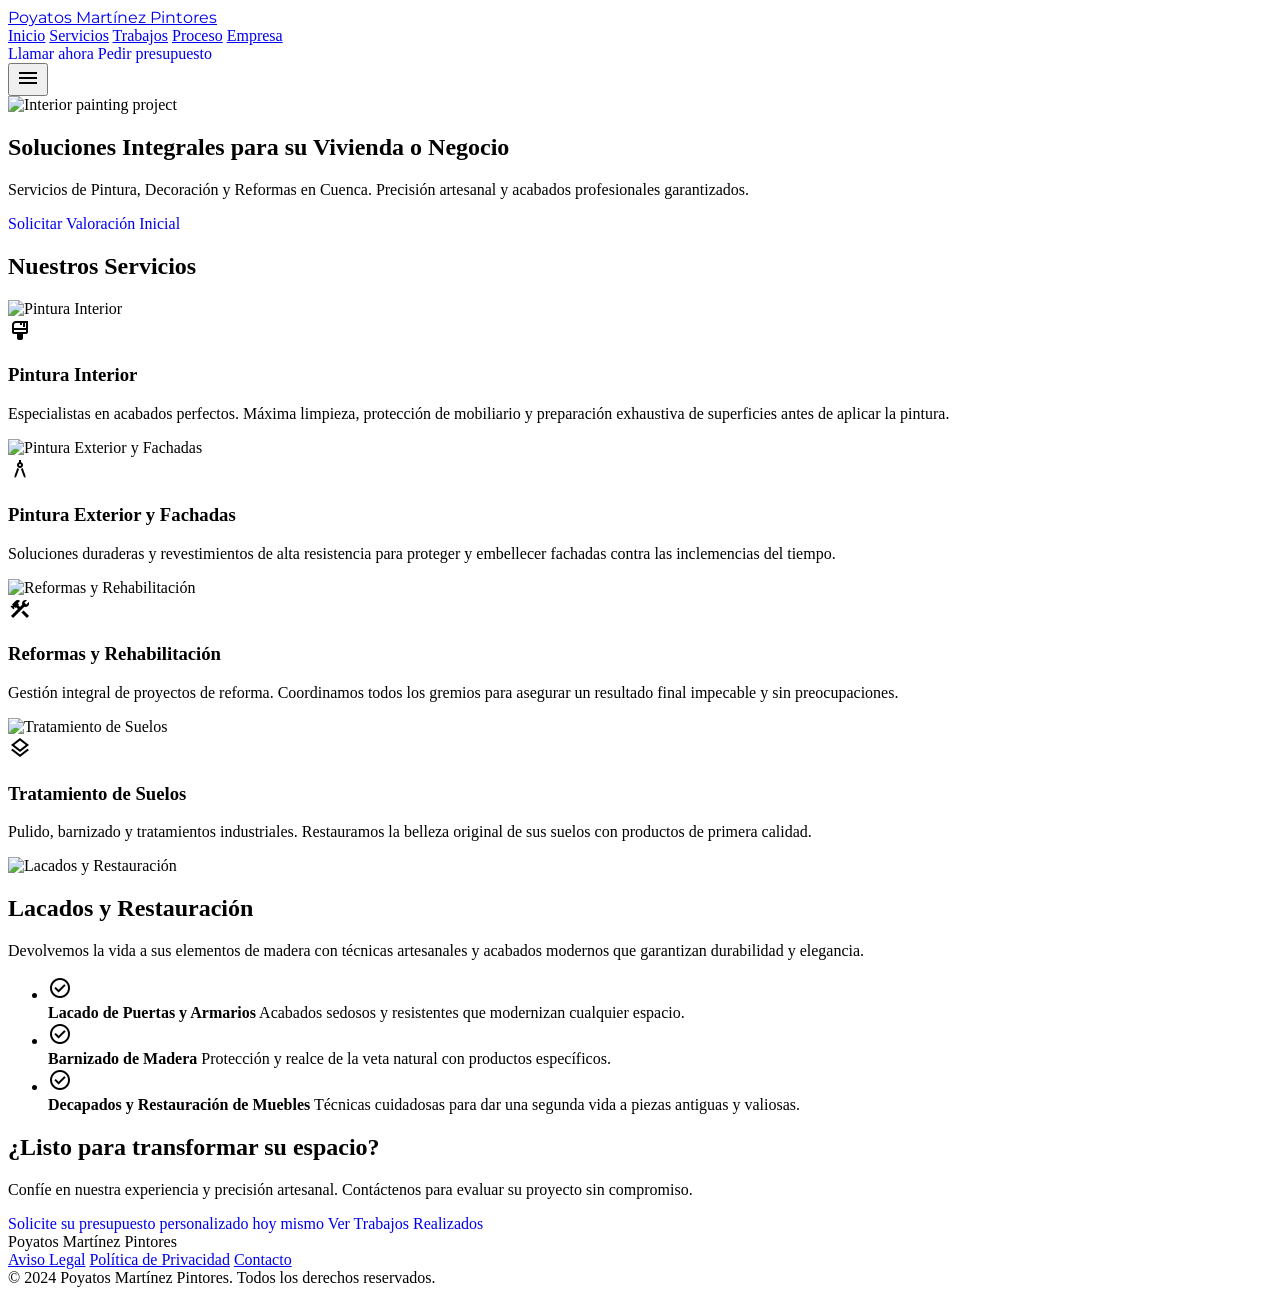
==== index.html @ eea22ec9 "Unifica cabecera y crea pagina de proceso" ====
﻿<!DOCTYPE html>

<html class="light" lang="es"><head>
<meta charset="utf-8"/>
<meta content="width=device-width, initial-scale=1.0" name="viewport"/>
<title>Servicios de Pintura, Decoración y Reformas en Cuenca | Poyatos Martínez Pintores</title>
<script src="https://cdn.tailwindcss.com?plugins=forms,container-queries"></script>
<link href="https://fonts.googleapis.com/css2?family=Inter:wght@400;600&amp;family=Montserrat:wght@600;700&amp;display=swap" rel="stylesheet"/>
<link href="https://fonts.googleapis.com/css2?family=Material+Symbols+Outlined:wght,FILL@100..700,0..1&amp;display=swap" rel="stylesheet"/>
<link href="https://fonts.googleapis.com/css2?family=Material+Symbols+Outlined:wght,FILL@100..700,0..1&amp;display=swap" rel="stylesheet"/>
<script id="tailwind-config">
        tailwind.config = {
            darkMode: "class",
            theme: {
                extend: {
                    "colors": {
                        "on-tertiary-fixed": "#261900",
                        "on-tertiary-container": "#ba9650",
                        "error": "#ba1a1a",
                        "on-secondary-fixed": "#191c1d",
                        "inverse-on-surface": "#f0f1f1",
                        "error-container": "#ffdad6",
                        "tertiary-fixed": "#ffdea5",
                        "secondary": "#5c5f60",
                        "tertiary-container": "#442f00",
                        "on-primary": "#ffffff",
                        "surface-dim": "#dadada",
                        "background": "#f9f9f9",
                        "surface-tint": "#586062",
                        "secondary-container": "#e1e3e4",
                        "on-primary-fixed-variant": "#41484a",
                        "on-primary-container": "#959c9f",
                        "surface-container-highest": "#e2e2e2",
                        "surface-container-lowest": "#ffffff",
                        "on-surface": "#1a1c1c",
                        "surface-variant": "#e2e2e2",
                        "on-error": "#ffffff",
                        "primary-fixed": "#dde4e6",
                        "on-tertiary-fixed-variant": "#5d4201",
                        "secondary-fixed-dim": "#c5c7c8",
                        "tertiary-fixed-dim": "#e9c176",
                        "primary": "#181f21",
                        "outline-variant": "#c3c7c8",
                        "inverse-primary": "#c1c8ca",
                        "primary-container": "#2d3436",
                        "on-secondary": "#ffffff",
                        "on-secondary-fixed-variant": "#454748",
                        "inverse-surface": "#2f3131",
                        "on-tertiary": "#ffffff",
                        "on-error-container": "#93000a",
                        "surface-container-high": "#e8e8e8",
                        "surface-container-low": "#f3f3f4",
                        "outline": "#747879",
                        "surface": "#f9f9f9",
                        "on-secondary-container": "#626566",
                        "surface-container": "#eeeeee",
                        "primary-fixed-dim": "#c1c8ca",
                        "tertiary": "#291b00",
                        "on-primary-fixed": "#161d1f",
                        "on-background": "#1a1c1c",
                        "secondary-fixed": "#e1e3e4",
                        "on-surface-variant": "#434749",
                        "surface-bright": "#f9f9f9"
                    },
                    "borderRadius": {
                        "DEFAULT": "0.125rem",
                        "lg": "0.25rem",
                        "xl": "0.5rem",
                        "full": "0.75rem"
                    },
                    "spacing": {
                        "section-mobile": "64px",
                        "gutter": "24px",
                        "base": "8px",
                        "max-width": "1280px",
                        "margin-mobile": "16px",
                        "section-desktop": "120px"
                    },
                    "fontFamily": {
                        "body-lg": ["Inter"],
                        "headline-md": ["Montserrat"],
                        "body-md": ["Inter"],
                        "display-lg": ["Montserrat"],
                        "headline-md-mobile": ["Montserrat"],
                        "display-lg-mobile": ["Montserrat"],
                        "label-sm": ["Inter"]
                    },
                    "fontSize": {
                        "body-lg": ["18px", {"lineHeight": "1.6", "fontWeight": "400"}],
                        "headline-md": ["32px", {"lineHeight": "1.3", "fontWeight": "600"}],
                        "body-md": ["16px", {"lineHeight": "1.5", "fontWeight": "400"}],
                        "display-lg": ["48px", {"lineHeight": "1.1", "letterSpacing": "0", "fontWeight": "700"}],
                        "headline-md-mobile": ["24px", {"lineHeight": "1.3", "fontWeight": "600"}],
                        "display-lg-mobile": ["32px", {"lineHeight": "1.2", "fontWeight": "700"}],
                        "label-sm": ["14px", {"lineHeight": "1.2", "letterSpacing": "0", "fontWeight": "600"}]
                    }
                }
            }
        }
    </script>
<style>
        .material-symbols-outlined {
            font-variation-settings: 'FILL' 0, 'wght' 400, 'GRAD' 0, 'opsz' 24;
        }
        .material-symbols-outlined.fill {
            font-variation-settings: 'FILL' 1, 'wght' 400, 'GRAD' 0, 'opsz' 24;
        }
        .image-zoom:hover img {
            transform: scale(1.05);
        }
        .image-zoom img {
            transition: transform 0.5s ease;
        }
    </style>
<link href="/assets/site.css" rel="stylesheet"/>
</head>
<body class="bg-background text-on-background font-body-md text-body-md antialiased selection:bg-primary selection:text-on-primary">
<header class="site-header sticky top-0 z-50 bg-[#f9f9f9] text-[#181f21] border-b border-[#c3c7c8]">
<div class="mx-auto flex h-20 max-w-[1280px] items-center justify-between gap-6 px-6">
<a class="shrink-0 text-xl font-bold md:text-2xl" href="/" style="font-family: Montserrat, Inter, sans-serif;">Poyatos Martínez Pintores</a>
<nav class="hidden items-center gap-5 text-sm font-semibold md:flex">
<a class="text-[#5c5f60] transition-colors hover:text-[#181f21]" href="/">Inicio</a>
<a class="text-[#5c5f60] transition-colors hover:text-[#181f21]" href="/servicios/">Servicios</a>
<a class="text-[#5c5f60] transition-colors hover:text-[#181f21]" href="/trabajos/">Trabajos</a>
<a class="text-[#5c5f60] transition-colors hover:text-[#181f21]" href="/proceso/">Proceso</a>
<a class="text-[#5c5f60] transition-colors hover:text-[#181f21]" href="/empresa/">Empresa</a>
</nav>
<div class="hidden items-center gap-3 md:flex">
<a class="site-button min-h-[48px] border border-[#181f21] px-4 py-3 text-sm font-semibold text-[#181f21] transition-colors hover:bg-[#eeeeee]" data-action="call" href="/contacto/#solicitar">Llamar ahora</a>
<a class="site-button min-h-[48px] bg-[#181f21] px-5 py-3 text-sm font-semibold text-white transition-opacity hover:opacity-85" href="/contacto/#solicitar">Pedir presupuesto</a>
</div>
<button aria-controls="mobile-menu" aria-expanded="false" class="md:hidden text-[#181f21]" data-mobile-menu-toggle type="button">
<span class="material-symbols-outlined text-[32px]">menu</span>
</button>
</div>
<nav class="site-mobile-menu bg-[#f9f9f9] px-6 py-4 md:hidden" hidden id="mobile-menu">
<div class="grid gap-3 text-base font-semibold">
<a class="py-2 text-[#181f21]" href="/">Inicio</a>
<a class="py-2 text-[#181f21]" href="/servicios/">Servicios</a>
<a class="py-2 text-[#181f21]" href="/trabajos/">Trabajos</a>
<a class="py-2 text-[#181f21]" href="/proceso/">Proceso</a>
<a class="py-2 text-[#181f21]" href="/empresa/">Empresa</a>
<a class="py-2 text-[#181f21]" href="/contacto/">Contacto</a>
</div>
</nav>
</header>
<main>
<!-- Hero Section -->
<section id="inicio" class="relative w-full h-[614px] min-h-[400px] flex items-center justify-center px-gutter mb-section-mobile md:mb-section-desktop overflow-hidden">
<div class="absolute inset-0 z-0">
<img alt="Interior painting project" class="w-full h-full object-cover opacity-80" data-alt="A meticulously painted, modern minimalist living room bathed in natural sunlight. The walls are a pristine, smooth white with sharp, perfectly cut-in edges against the modern trim. A professional painter's ladder and a covered drop cloth are neatly arranged in the corner, suggesting ongoing high-quality work. The overall mood is clean, bright, and highly professional, reflecting a premium artisanal approach to interior decorating." src="https://lh3.googleusercontent.com/aida-public/[base64]"/>
<div class="absolute inset-0 bg-primary/40"></div>
</div>
<div class="relative z-10 max-w-max-width mx-auto text-center">
<h1 class="font-display-lg-mobile text-display-lg-mobile md:font-display-lg md:text-display-lg text-on-primary mb-6">
                    Soluciones Integrales para su Vivienda o Negocio
                </h1>
<p class="font-body-lg text-body-lg text-inverse-surface max-w-2xl mx-auto mb-8 bg-surface/90 p-4 rounded backdrop-blur-sm">
                    Servicios de Pintura, Decoración y Reformas en Cuenca. Precisión artesanal y acabados profesionales garantizados.
                </p>
<a class="site-button bg-tertiary-container text-on-tertiary-container px-8 py-4 rounded hover:opacity-90 transition-opacity min-h-[48px] font-label-sm text-label-sm inline-flex items-center shadow-md" href="/contacto/#solicitar">Solicitar Valoración Inicial</a>
</div>
</section>
<!-- Main Services Grid -->
<section id="servicios" class="px-margin-mobile md:px-gutter max-w-max-width mx-auto mb-section-mobile md:mb-section-desktop">
<div class="mb-12 text-center">
<h2 class="font-headline-md-mobile text-headline-md-mobile md:font-headline-md md:text-headline-md text-primary mb-4">Nuestros Servicios</h2>
<div class="w-16 h-1 bg-outline mx-auto"></div>
</div>
<div class="grid grid-cols-1 md:grid-cols-2 lg:grid-cols-4 gap-8">
<!-- Pintura Interior -->
<div class="group border border-outline-variant rounded bg-surface-container-lowest overflow-hidden flex flex-col image-zoom">
<div class="h-48 overflow-hidden bg-surface-variant relative">
<img alt="Pintura Interior" class="w-full h-full object-cover" data-alt="Close up of a professional painter's roller applying a smooth, clean coat of white paint onto a perfectly prepared interior wall. The lighting is bright and evenly distributed, highlighting the flawless texture of the fresh paint. The scene conveys meticulous attention to detail, cleanliness, and the high standards of modern residential interior painting." src="https://lh3.googleusercontent.com/aida-public/[base64]"/>
<div class="absolute inset-0 bg-primary/10 group-hover:bg-transparent transition-colors"></div>
</div>
<div class="p-6 flex-grow flex flex-col bg-surface-container-low">
<div class="flex items-center mb-3">
<span class="material-symbols-outlined text-outline mr-2" data-icon="format_paint">format_paint</span>
<h3 class="font-headline-md text-headline-md text-[20px] text-primary">Pintura Interior</h3>
</div>
<p class="text-on-surface-variant text-body-md mb-4 flex-grow">
                            Especialistas en acabados perfectos. Máxima limpieza, protección de mobiliario y preparación exhaustiva de superficies antes de aplicar la pintura.
                        </p>
</div>
</div>
<!-- Pintura Exterior -->
<div class="group border border-outline-variant rounded bg-surface-container-lowest overflow-hidden flex flex-col image-zoom">
<div class="h-48 overflow-hidden bg-surface-variant relative">
<img alt="Pintura Exterior y Fachadas" class="w-full h-full object-cover" data-alt="A well-maintained modern residential facade featuring a freshly painted, smooth exterior wall in a neutral, weather-resistant tone. The architectural lines are sharp and clean. Sunlight casts strong shadows, emphasizing the durability and high-quality finish of the exterior paint job. The overall aesthetic is professional, reliable, and solidly built." src="https://lh3.googleusercontent.com/aida-public/[base64]"/>
<div class="absolute inset-0 bg-primary/10 group-hover:bg-transparent transition-colors"></div>
</div>
<div class="p-6 flex-grow flex flex-col bg-surface-container-low">
<div class="flex items-center mb-3">
<span class="material-symbols-outlined text-outline mr-2" data-icon="architecture">architecture</span>
<h3 class="font-headline-md text-headline-md text-[20px] text-primary">Pintura Exterior y Fachadas</h3>
</div>
<p class="text-on-surface-variant text-body-md mb-4 flex-grow">
                            Soluciones duraderas y revestimientos de alta resistencia para proteger y embellecer fachadas contra las inclemencias del tiempo.
                        </p>
</div>
</div>
<!-- Reformas -->
<div class="group border border-outline-variant rounded bg-surface-container-lowest overflow-hidden flex flex-col image-zoom">
<div class="h-48 overflow-hidden bg-surface-variant relative">
<img alt="Reformas y Rehabilitación" class="w-full h-full object-cover" data-alt="An interior space undergoing professional renovation, showcasing structural framing and pristine new drywall installation. The area is clean and well-organized, with professional tools neatly placed. The lighting highlights the precision of the carpentry and drywall work, representing an integral management approach to high-end residential remodeling and rehabilitation." src="https://lh3.googleusercontent.com/aida-public/[base64]"/>
<div class="absolute inset-0 bg-primary/10 group-hover:bg-transparent transition-colors"></div>
</div>
<div class="p-6 flex-grow flex flex-col bg-surface-container-low">
<div class="flex items-center mb-3">
<span class="material-symbols-outlined text-outline mr-2" data-icon="construction">construction</span>
<h3 class="font-headline-md text-headline-md text-[20px] text-primary">Reformas y Rehabilitación</h3>
</div>
<p class="text-on-surface-variant text-body-md mb-4 flex-grow">
                            Gestión integral de proyectos de reforma. Coordinamos todos los gremios para asegurar un resultado final impecable y sin preocupaciones.
                        </p>
</div>
</div>
<!-- Tratamiento de Suelos -->
<div class="group border border-outline-variant rounded bg-surface-container-lowest overflow-hidden flex flex-col image-zoom">
<div class="h-48 overflow-hidden bg-surface-variant relative">
<img alt="Tratamiento de Suelos" class="w-full h-full object-cover" data-alt="A close-up view of a recently polished hardwood floor reflecting natural light beautifully. The wood grain is rich and detailed, protected by a flawless, clear varnish. The surface is completely smooth, demonstrating expert sanding, varnishing, and floor treatment techniques. The aesthetic is luxurious, warm, and highly professional." src="https://lh3.googleusercontent.com/aida-public/[base64]"/>
<div class="absolute inset-0 bg-primary/10 group-hover:bg-transparent transition-colors"></div>
</div>
<div class="p-6 flex-grow flex flex-col bg-surface-container-low">
<div class="flex items-center mb-3">
<span class="material-symbols-outlined text-outline mr-2" data-icon="layers">layers</span>
<h3 class="font-headline-md text-headline-md text-[20px] text-primary">Tratamiento de Suelos</h3>
</div>
<p class="text-on-surface-variant text-body-md mb-4 flex-grow">
                            Pulido, barnizado y tratamientos industriales. Restauramos la belleza original de sus suelos con productos de primera calidad.
                        </p>
</div>
</div>
</div>
</section>
<!-- Featured Section: Lacados -->
<section id="lacados" class="bg-surface-container-low py-section-mobile md:py-section-desktop border-y border-outline-variant mb-section-mobile md:mb-section-desktop">
<div class="max-w-max-width mx-auto px-margin-mobile md:px-gutter">
<div class="flex flex-col md:flex-row items-center gap-12">
<div class="w-full md:w-1/2">
<div class="image-zoom rounded overflow-hidden border border-outline-variant shadow-sm bg-surface">
<img alt="Lacados y Restauración" class="w-full h-[400px] object-cover" data-alt="A master craftsman carefully sanding a vintage wooden cabinet door in a well-lit workshop. The cabinet features intricate details, and the workspace is tidy, reflecting artisanal precision. The scene emphasizes the process of lacquering, varnishing, and restoring furniture to a premium, pristine condition, blending traditional techniques with modern finishing standards." src="https://lh3.googleusercontent.com/aida-public/[base64]"/>
</div>
</div>
<div class="w-full md:w-1/2">
<h2 class="font-headline-md-mobile text-headline-md-mobile md:font-headline-md md:text-headline-md text-primary mb-6">Lacados y Restauración</h2>
<p class="text-body-lg font-body-lg text-on-surface-variant mb-8">
                            Devolvemos la vida a sus elementos de madera con técnicas artesanales y acabados modernos que garantizan durabilidad y elegancia.
                        </p>
<ul class="space-y-4">
<li class="flex items-start">
<span class="material-symbols-outlined text-on-tertiary-container mr-3 mt-1" data-icon="check_circle">check_circle</span>
<div>
<strong class="font-body-md text-body-md text-primary block">Lacado de Puertas y Armarios</strong>
<span class="text-on-surface-variant text-[14px]">Acabados sedosos y resistentes que modernizan cualquier espacio.</span>
</div>
</li>
<li class="flex items-start">
<span class="material-symbols-outlined text-on-tertiary-container mr-3 mt-1" data-icon="check_circle">check_circle</span>
<div>
<strong class="font-body-md text-body-md text-primary block">Barnizado de Madera</strong>
<span class="text-on-surface-variant text-[14px]">Protección y realce de la veta natural con productos específicos.</span>
</div>
</li>
<li class="flex items-start">
<span class="material-symbols-outlined text-on-tertiary-container mr-3 mt-1" data-icon="check_circle">check_circle</span>
<div>
<strong class="font-body-md text-body-md text-primary block">Decapados y Restauración de Muebles</strong>
<span class="text-on-surface-variant text-[14px]">Técnicas cuidadosas para dar una segunda vida a piezas antiguas y valiosas.</span>
</div>
</li>
</ul>
</div>
</div>
</div>
</section>
<!-- Final CTA -->
<section id="presupuesto" class="max-w-max-width mx-auto px-margin-mobile md:px-gutter mb-section-mobile md:mb-section-desktop">
<div class="bg-surface-variant border border-outline-variant rounded p-8 md:p-16 text-center shadow-sm">
<h2 class="font-display-lg-mobile text-display-lg-mobile md:font-headline-md md:text-headline-md text-primary mb-4">¿Listo para transformar su espacio?</h2>
<p class="font-body-lg text-body-lg text-on-surface-variant mb-8 max-w-2xl mx-auto">
                    Confíe en nuestra experiencia y precisión artesanal. Contáctenos para evaluar su proyecto sin compromiso.
                </p>
<div class="flex flex-col sm:flex-row justify-center items-center gap-4">
<a class="site-button bg-tertiary-container text-on-tertiary-container px-8 py-4 rounded hover:opacity-90 transition-opacity min-h-[48px] font-label-sm text-label-sm w-full sm:w-auto text-center" href="/contacto/#solicitar">Solicite su presupuesto personalizado hoy mismo</a>
<a class="site-button border border-outline text-primary px-8 py-4 rounded hover:bg-surface-container transition-colors min-h-[48px] font-label-sm text-label-sm w-full sm:w-auto text-center" href="/trabajos/">Ver Trabajos Realizados</a>
</div>
</div>
</section>
</main>
<!-- Footer -->
<footer class="bg-surface-container-low dark:bg-surface-container-highest text-primary dark:text-primary-fixed font-body-md text-body-md w-full mt-section-desktop border-t border-outline-variant flat z-40">
<div class="flex flex-col md:flex-row justify-between items-center px-gutter py-section-mobile max-w-max-width mx-auto">
<div class="font-headline-md text-headline-md text-primary mb-6 md:mb-0">
                Poyatos Martínez Pintores
            </div>
<div class="flex flex-col md:flex-row items-center space-y-4 md:space-y-0 md:space-x-8 mb-6 md:mb-0">
<a class="text-secondary dark:text-secondary-fixed hover:text-primary transition-colors" href="/aviso-legal/">Aviso Legal</a>
<a class="text-secondary dark:text-secondary-fixed hover:text-primary transition-colors" href="/privacidad/">Política de Privacidad</a>
<a class="text-secondary dark:text-secondary-fixed hover:text-primary transition-colors" href="/contacto/">Contacto</a>
</div>
<div class="text-secondary dark:text-secondary-fixed text-sm text-center md:text-right">
                © 2024 Poyatos Martínez Pintores. Todos los derechos reservados.
            </div>
</div>
</footer>
<script defer src="/assets/site.js"></script>
</body></html>
---- assets/site.css ----
html {
  scroll-behavior: smooth;
}

body {
  padding-bottom: env(safe-area-inset-bottom);
}

a,
button,
input,
select,
textarea {
  -webkit-tap-highlight-color: transparent;
}

.site-mobile-menu[hidden],
.filter-empty[hidden],
.contact-result[hidden] {
  display: none;
}

.site-mobile-menu {
  border-bottom: 1px solid #c3c7c8;
}

.site-button {
  text-decoration: none;
}

.site-link-card {
  color: inherit;
  text-decoration: none;
}

.work-card[hidden] {
  display: none;
}

.contact-field {
  min-height: 48px;
}
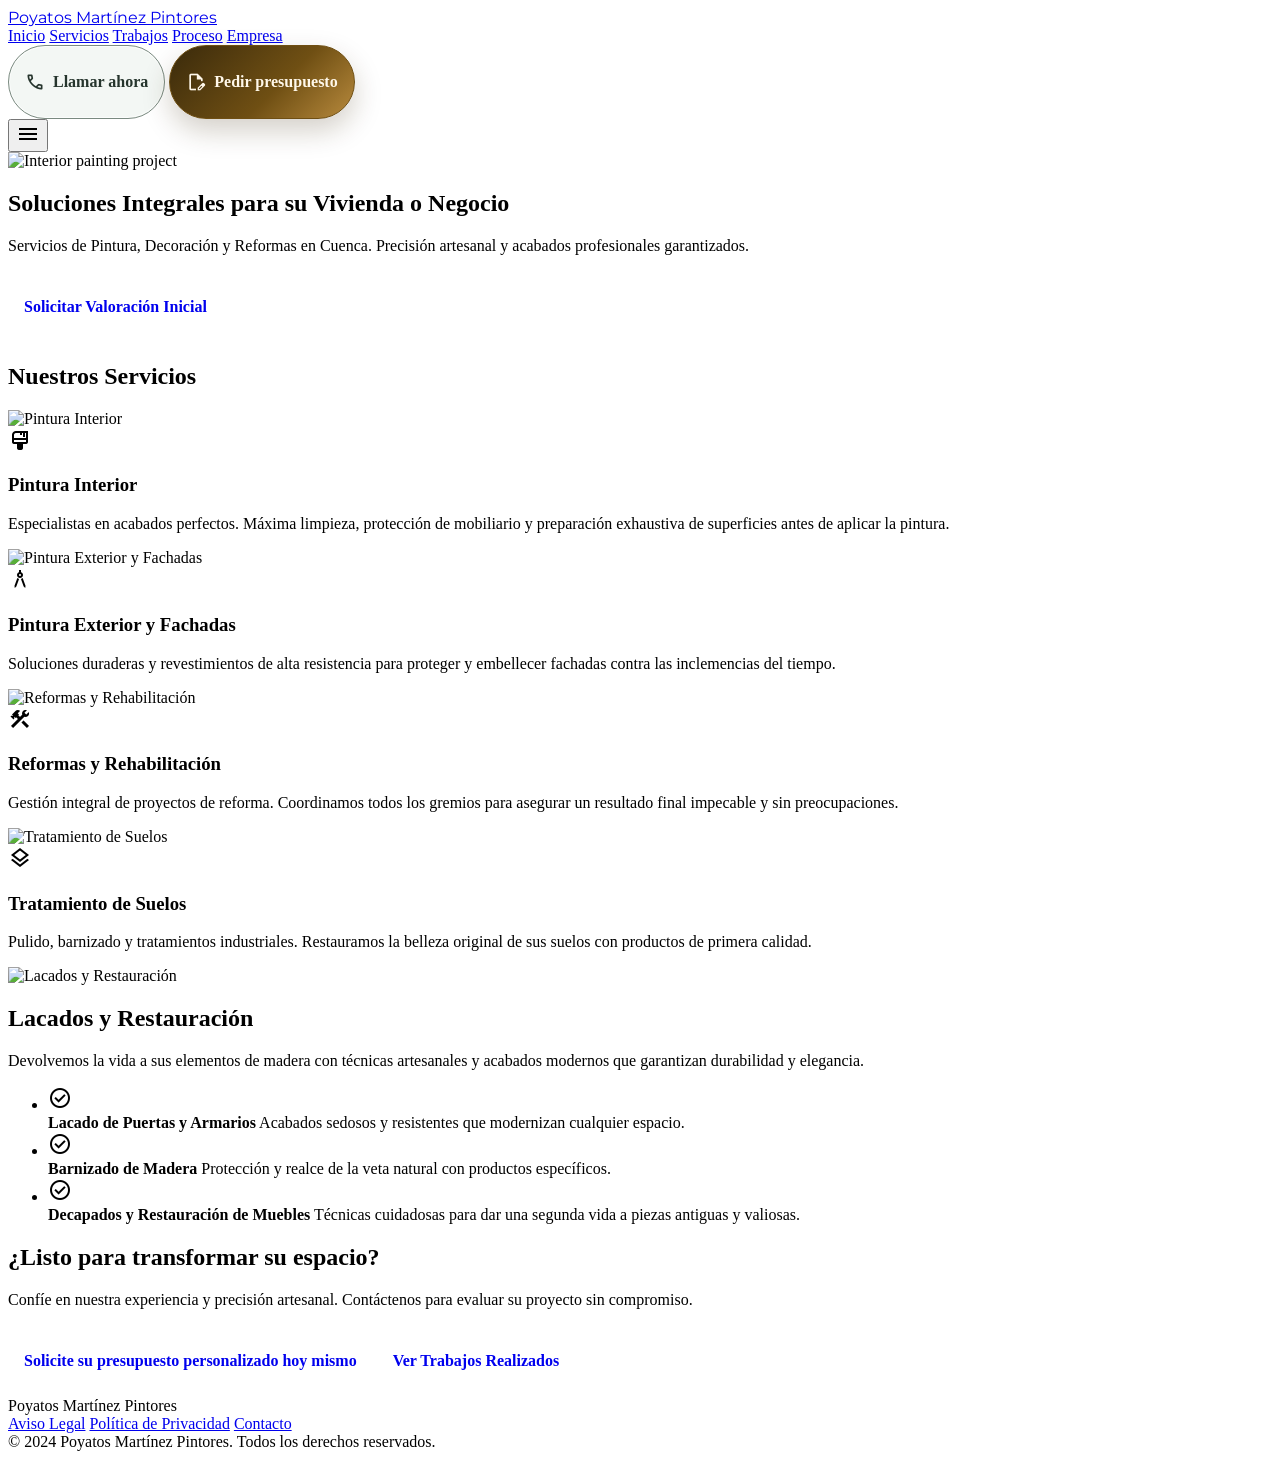
==== commit 6bcca4f2: "Rediseña botones de contacto" ====
--- a/index.html
+++ b/index.html
@@ -126,8 +126,8 @@
 <a class="text-[#5c5f60] transition-colors hover:text-[#181f21]" href="/empresa/">Empresa</a>
 </nav>
 <div class="hidden items-center gap-3 md:flex">
-<a class="site-button min-h-[48px] border border-[#181f21] px-4 py-3 text-sm font-semibold text-[#181f21] transition-colors hover:bg-[#eeeeee]" data-action="call" href="/contacto/#solicitar">Llamar ahora</a>
-<a class="site-button min-h-[48px] bg-[#181f21] px-5 py-3 text-sm font-semibold text-white transition-opacity hover:opacity-85" href="/contacto/#solicitar">Pedir presupuesto</a>
+<a class="site-button site-call-button text-sm" data-action="call" href="/contacto/#solicitar"><span class="material-symbols-outlined" aria-hidden="true">call</span><span>Llamar ahora</span></a>
+<a class="site-button site-quote-button text-sm" href="/contacto/#solicitar"><span class="material-symbols-outlined" aria-hidden="true">edit_document</span><span>Pedir presupuesto</span></a>
 </div>
 <button aria-controls="mobile-menu" aria-expanded="false" class="md:hidden text-[#181f21]" data-mobile-menu-toggle type="button">
 <span class="material-symbols-outlined text-[32px]">menu</span>
@@ -313,3 +313,5 @@
 
 
 
+
+
--- a/assets/site.css
+++ b/assets/site.css
@@ -25,7 +25,57 @@
 }
 
 .site-button {
+  align-items: center;
+  border-radius: 999px;
+  display: inline-flex;
+  font-weight: 700;
+  gap: 0.5rem;
+  justify-content: center;
+  min-height: 48px;
+  padding: 0.75rem 1rem;
   text-decoration: none;
+  transition: background-color 180ms ease, border-color 180ms ease, box-shadow 180ms ease, color 180ms ease, transform 180ms ease;
+}
+
+.site-button:hover {
+  transform: translateY(-1px);
+}
+
+.site-button:focus-visible {
+  outline: 3px solid rgba(186, 150, 80, 0.42);
+  outline-offset: 3px;
+}
+
+.site-button .material-symbols-outlined {
+  font-size: 1.25rem;
+  line-height: 1;
+}
+
+.site-call-button {
+  background: #f3f7f4;
+  border: 1px solid #7a8a80;
+  box-shadow: inset 0 0 0 1px rgba(255, 255, 255, 0.72);
+  color: #26352d;
+}
+
+.site-call-button:hover {
+  background: #e8f0eb;
+  border-color: #4f6659;
+  box-shadow: 0 10px 24px rgba(38, 53, 45, 0.12);
+  color: #17221c;
+}
+
+.site-quote-button {
+  background: linear-gradient(135deg, #3a2a0b 0%, #6f4f13 58%, #b88a3d 100%);
+  border: 1px solid #6f4f13;
+  box-shadow: 0 12px 28px rgba(58, 42, 11, 0.22);
+  color: #fff8ea;
+}
+
+.site-quote-button:hover {
+  background: linear-gradient(135deg, #2f2209 0%, #5f4210 58%, #a87931 100%);
+  box-shadow: 0 16px 32px rgba(58, 42, 11, 0.28);
+  color: #ffffff;
 }
 
 .site-link-card {
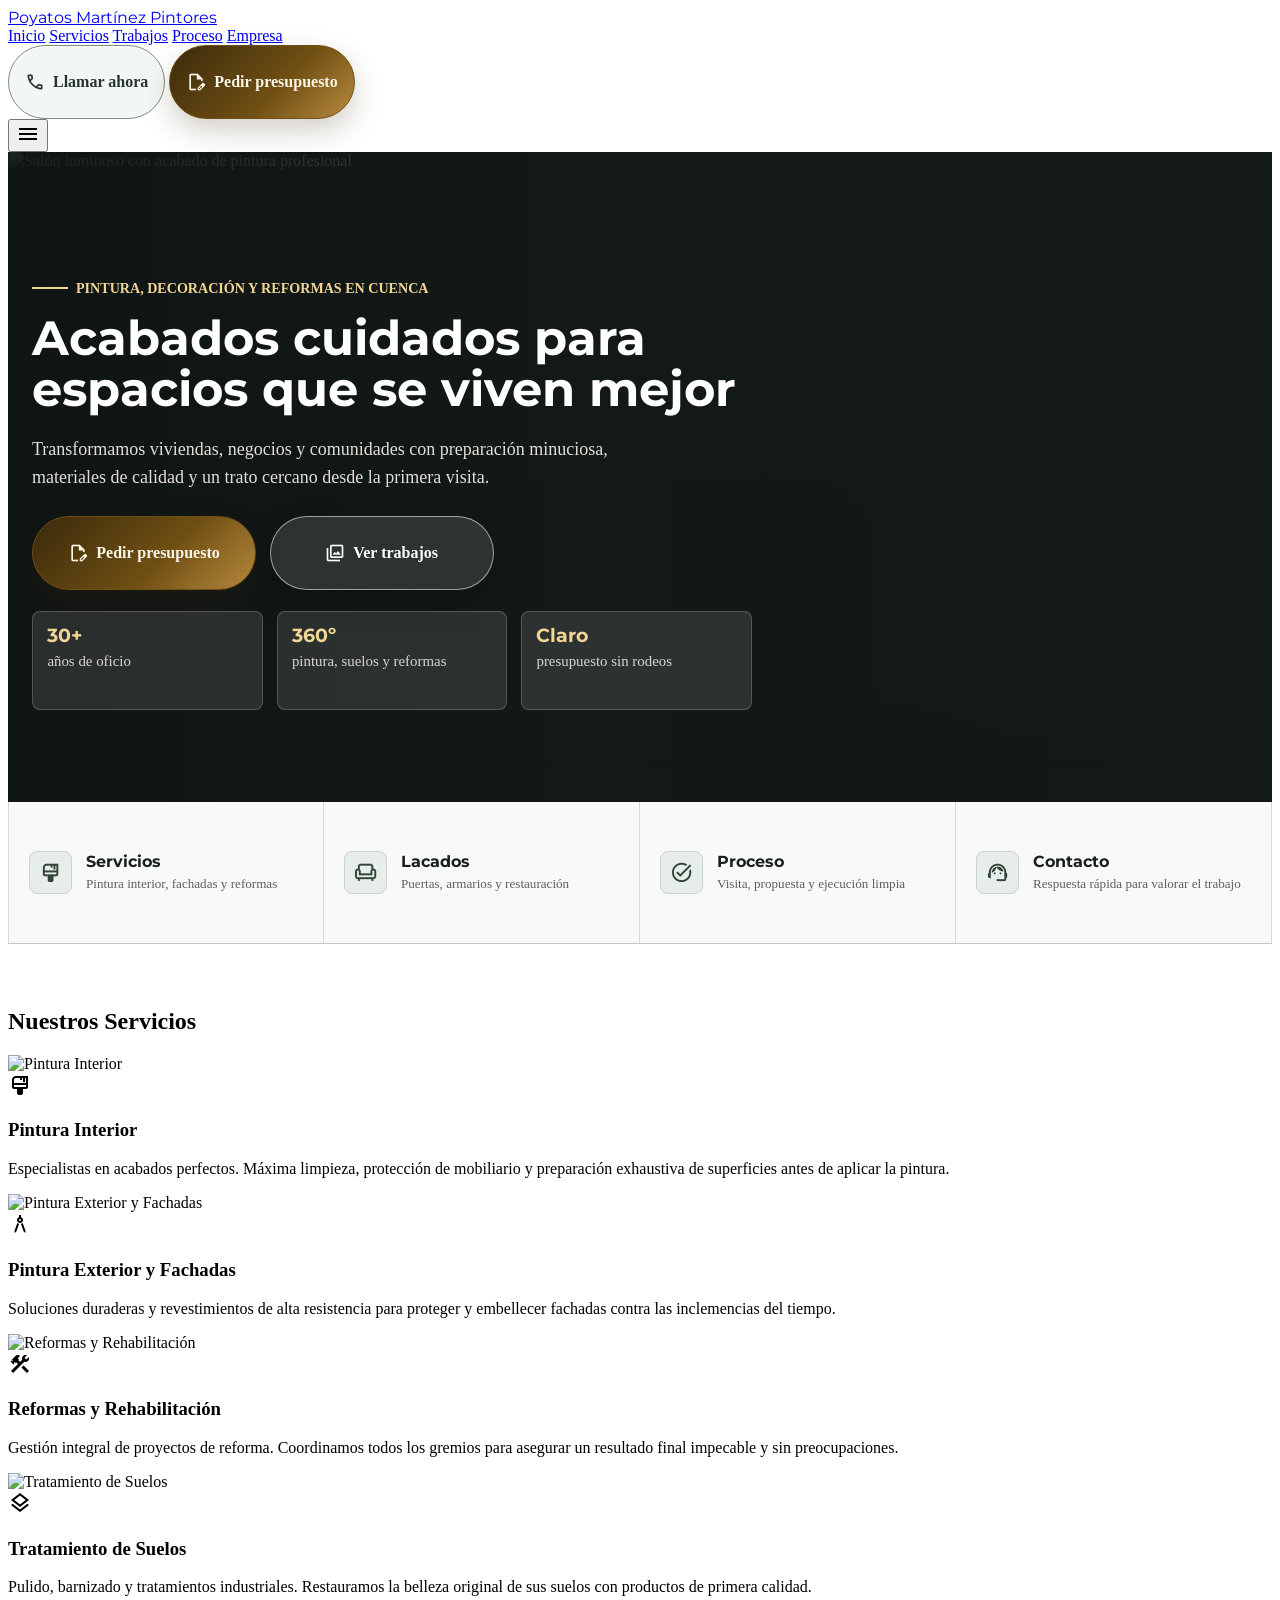
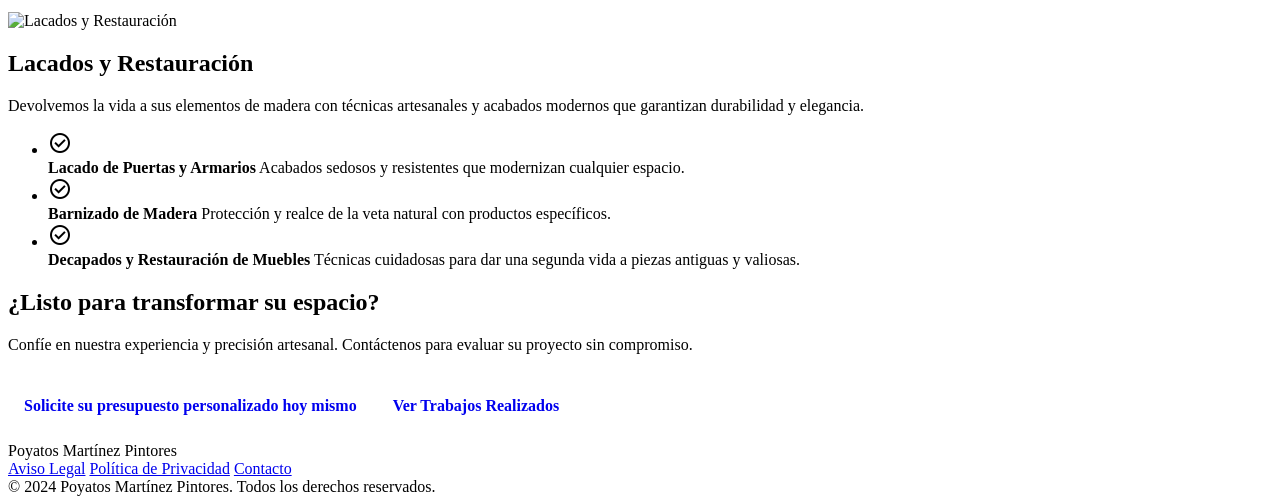
==== commit eeaba691: "Rediseña portada principal" ====
--- a/index.html
+++ b/index.html
@@ -3,7 +3,7 @@
 <html class="light" lang="es"><head>
 <meta charset="utf-8"/>
 <meta content="width=device-width, initial-scale=1.0" name="viewport"/>
-<title>Servicios de Pintura, Decoración y Reformas en Cuenca | Poyatos Martínez Pintores</title>
+<title>Poyatos Martínez Pintores | Pintura, Reformas y Acabados en Cuenca</title>
 <script src="https://cdn.tailwindcss.com?plugins=forms,container-queries"></script>
 <link href="https://fonts.googleapis.com/css2?family=Inter:wght@400;600&amp;family=Montserrat:wght@600;700&amp;display=swap" rel="stylesheet"/>
 <link href="https://fonts.googleapis.com/css2?family=Material+Symbols+Outlined:wght,FILL@100..700,0..1&amp;display=swap" rel="stylesheet"/>
@@ -146,19 +146,46 @@
 </header>
 <main>
 <!-- Hero Section -->
-<section id="inicio" class="relative w-full h-[614px] min-h-[400px] flex items-center justify-center px-gutter mb-section-mobile md:mb-section-desktop overflow-hidden">
-<div class="absolute inset-0 z-0">
-<img alt="Interior painting project" class="w-full h-full object-cover opacity-80" data-alt="A meticulously painted, modern minimalist living room bathed in natural sunlight. The walls are a pristine, smooth white with sharp, perfectly cut-in edges against the modern trim. A professional painter's ladder and a covered drop cloth are neatly arranged in the corner, suggesting ongoing high-quality work. The overall mood is clean, bright, and highly professional, reflecting a premium artisanal approach to interior decorating." src="https://lh3.googleusercontent.com/aida-public/[base64]"/>
-<div class="absolute inset-0 bg-primary/40"></div>
-</div>
-<div class="relative z-10 max-w-max-width mx-auto text-center">
-<h1 class="font-display-lg-mobile text-display-lg-mobile md:font-display-lg md:text-display-lg text-on-primary mb-6">
-                    Soluciones Integrales para su Vivienda o Negocio
-                </h1>
-<p class="font-body-lg text-body-lg text-inverse-surface max-w-2xl mx-auto mb-8 bg-surface/90 p-4 rounded backdrop-blur-sm">
-                    Servicios de Pintura, Decoración y Reformas en Cuenca. Precisión artesanal y acabados profesionales garantizados.
+<section id="inicio" class="home-hero" aria-labelledby="home-hero-title">
+<img alt="Salón luminoso con acabado de pintura profesional" class="home-hero__image" data-alt="A meticulously painted, modern minimalist living room bathed in natural sunlight. The walls are a pristine, smooth white with sharp, perfectly cut-in edges against the modern trim. A professional painter's ladder and a covered drop cloth are neatly arranged in the corner, suggesting ongoing high-quality work. The overall mood is clean, bright, and highly professional, reflecting a premium artisanal approach to interior decorating." src="https://lh3.googleusercontent.com/aida-public/[base64]"/>
+<div class="home-hero__shade" aria-hidden="true"></div>
+<div class="home-hero__inner">
+<div class="home-hero__content">
+<p class="home-hero__eyebrow">Pintura, decoración y reformas en Cuenca</p>
+<h1 id="home-hero-title">Acabados cuidados para espacios que se viven mejor</h1>
+<p class="home-hero__lead">
+                    Transformamos viviendas, negocios y comunidades con preparación minuciosa, materiales de calidad y un trato cercano desde la primera visita.
                 </p>
-<a class="site-button bg-tertiary-container text-on-tertiary-container px-8 py-4 rounded hover:opacity-90 transition-opacity min-h-[48px] font-label-sm text-label-sm inline-flex items-center shadow-md" href="/contacto/#solicitar">Solicitar Valoración Inicial</a>
+<div class="home-hero__actions">
+<a class="site-button site-quote-button" href="/contacto/#solicitar"><span class="material-symbols-outlined" aria-hidden="true">edit_document</span><span>Pedir presupuesto</span></a>
+<a class="site-button home-hero__secondary" href="/trabajos/"><span class="material-symbols-outlined" aria-hidden="true">photo_library</span><span>Ver trabajos</span></a>
+</div>
+<div class="home-hero__proofs" aria-label="Ventajas principales">
+<div><strong>30+</strong><span>años de oficio</span></div>
+<div><strong>360º</strong><span>pintura, suelos y reformas</span></div>
+<div><strong>Claro</strong><span>presupuesto sin rodeos</span></div>
+</div>
+</div>
+</div>
+</section>
+<section class="home-focus" aria-label="Accesos destacados">
+<div class="home-focus__inner">
+<a class="home-focus__item" href="#servicios">
+<span class="material-symbols-outlined" aria-hidden="true">format_paint</span>
+<span><strong>Servicios</strong><small>Pintura interior, fachadas y reformas</small></span>
+</a>
+<a class="home-focus__item" href="#lacados">
+<span class="material-symbols-outlined" aria-hidden="true">chair</span>
+<span><strong>Lacados</strong><small>Puertas, armarios y restauración</small></span>
+</a>
+<a class="home-focus__item" href="/proceso/">
+<span class="material-symbols-outlined" aria-hidden="true">task_alt</span>
+<span><strong>Proceso</strong><small>Visita, propuesta y ejecución limpia</small></span>
+</a>
+<a class="home-focus__item" href="/contacto/#solicitar">
+<span class="material-symbols-outlined" aria-hidden="true">support_agent</span>
+<span><strong>Contacto</strong><small>Respuesta rápida para valorar el trabajo</small></span>
+</a>
 </div>
 </section>
 <!-- Main Services Grid -->
--- a/assets/site.css
+++ b/assets/site.css
@@ -90,3 +90,296 @@
 .contact-field {
   min-height: 48px;
 }
+
+.home-hero {
+  align-items: center;
+  background: #151a1a;
+  color: #fffaf0;
+  display: flex;
+  isolation: isolate;
+  margin-bottom: 0;
+  min-height: 560px;
+  overflow: hidden;
+  padding: 56px 24px 34px;
+  position: relative;
+}
+
+.home-hero__image {
+  filter: saturate(0.98) contrast(1.04);
+  height: 100%;
+  inset: 0;
+  object-fit: cover;
+  object-position: center right;
+  position: absolute;
+  width: 100%;
+  z-index: -2;
+}
+
+.home-hero__shade {
+  background:
+    linear-gradient(90deg, rgba(15, 20, 20, 0.94) 0%, rgba(18, 25, 24, 0.82) 44%, rgba(18, 25, 24, 0.42) 70%, rgba(18, 25, 24, 0.18) 100%),
+    linear-gradient(0deg, rgba(15, 20, 20, 0.36), rgba(15, 20, 20, 0.08));
+  inset: 0;
+  position: absolute;
+  z-index: -1;
+}
+
+.home-hero__inner {
+  margin: 0 auto;
+  max-width: 1280px;
+  width: 100%;
+}
+
+.home-hero__content {
+  max-width: 760px;
+}
+
+.home-hero__eyebrow {
+  align-items: center;
+  color: #f1d594;
+  display: inline-flex;
+  font-size: 0.88rem;
+  font-weight: 800;
+  gap: 0.5rem;
+  letter-spacing: 0;
+  margin-bottom: 1rem;
+  text-transform: uppercase;
+}
+
+.home-hero__eyebrow::before {
+  background: #f1d594;
+  content: "";
+  display: inline-block;
+  height: 2px;
+  width: 36px;
+}
+
+.home-hero h1 {
+  color: #ffffff;
+  font-family: Montserrat, Inter, sans-serif;
+  font-size: 48px;
+  font-weight: 700;
+  letter-spacing: 0;
+  line-height: 1.08;
+  margin: 0 0 1.25rem;
+  max-width: 740px;
+}
+
+.home-hero__lead {
+  color: rgba(255, 250, 240, 0.88);
+  font-size: 18px;
+  line-height: 1.55;
+  margin: 0 0 1.5rem;
+  max-width: 650px;
+}
+
+.home-hero__actions {
+  align-items: center;
+  display: flex;
+  flex-wrap: wrap;
+  gap: 0.85rem;
+  margin-bottom: 1.3rem;
+}
+
+.home-hero__actions .site-button {
+  min-width: 190px;
+}
+
+.home-hero__secondary {
+  background: rgba(255, 255, 255, 0.12);
+  border: 1px solid rgba(255, 255, 255, 0.54);
+  color: #ffffff;
+  box-shadow: 0 14px 34px rgba(0, 0, 0, 0.18);
+}
+
+.home-hero__secondary:hover {
+  background: rgba(255, 255, 255, 0.2);
+  border-color: rgba(255, 255, 255, 0.76);
+  color: #ffffff;
+}
+
+.home-hero__proofs {
+  display: grid;
+  gap: 0.85rem;
+  grid-template-columns: repeat(3, minmax(0, 1fr));
+  max-width: 720px;
+}
+
+.home-hero__proofs div {
+  background: rgba(255, 255, 255, 0.11);
+  border: 1px solid rgba(255, 255, 255, 0.2);
+  border-radius: 8px;
+  min-height: 72px;
+  padding: 0.8rem 0.9rem;
+}
+
+.home-hero__proofs strong {
+  color: #f1d594;
+  display: block;
+  font-family: Montserrat, Inter, sans-serif;
+  font-size: 1.2rem;
+  line-height: 1.1;
+  margin-bottom: 0.35rem;
+}
+
+.home-hero__proofs span {
+  color: rgba(255, 250, 240, 0.82);
+  display: block;
+  font-size: 0.93rem;
+  line-height: 1.35;
+}
+
+.home-focus {
+  background: #f9f9f9;
+  border-bottom: 1px solid #c3c7c8;
+  margin-bottom: 64px;
+}
+
+.home-focus__inner {
+  display: grid;
+  grid-template-columns: repeat(4, minmax(0, 1fr));
+  margin: 0 auto;
+  max-width: 1280px;
+}
+
+.home-focus__item {
+  align-items: center;
+  border-right: 1px solid #d7d9da;
+  color: #181f21;
+  display: flex;
+  gap: 0.9rem;
+  min-height: 104px;
+  padding: 1.15rem 1.25rem;
+  text-decoration: none;
+  transition: background-color 180ms ease, color 180ms ease;
+}
+
+.home-focus__item:first-child {
+  border-left: 1px solid #d7d9da;
+}
+
+.home-focus__item:hover {
+  background: #eef3ef;
+  color: #26352d;
+}
+
+.home-focus__item .material-symbols-outlined {
+  background: #e7eee9;
+  border: 1px solid #c7d4cb;
+  border-radius: 8px;
+  color: #314439;
+  flex: 0 0 auto;
+  font-size: 1.45rem;
+  padding: 0.55rem;
+}
+
+.home-focus__item strong {
+  display: block;
+  font-family: Montserrat, Inter, sans-serif;
+  font-size: 0.98rem;
+  line-height: 1.25;
+  margin-bottom: 0.2rem;
+}
+
+.home-focus__item small {
+  color: #5c5f60;
+  display: block;
+  font-size: 0.82rem;
+  line-height: 1.35;
+}
+
+@media (max-width: 980px) {
+  .home-hero {
+    min-height: 540px;
+  }
+
+  .home-hero__shade {
+    background:
+      linear-gradient(90deg, rgba(15, 20, 20, 0.96) 0%, rgba(18, 25, 24, 0.86) 58%, rgba(18, 25, 24, 0.46) 100%),
+      linear-gradient(0deg, rgba(15, 20, 20, 0.34), rgba(15, 20, 20, 0.18));
+  }
+
+  .home-hero h1 {
+    font-size: 40px;
+    max-width: 620px;
+  }
+
+  .home-hero__proofs {
+    display: none;
+  }
+
+  .home-focus__inner {
+    grid-template-columns: repeat(2, minmax(0, 1fr));
+  }
+
+  .home-focus__item:nth-child(odd) {
+    border-left: 1px solid #d7d9da;
+  }
+}
+
+@media (max-width: 640px) {
+  .home-hero {
+    min-height: 520px;
+    padding: 54px 16px 40px;
+  }
+
+  .home-hero__image {
+    object-position: 64% center;
+  }
+
+  .home-hero__shade {
+    background: linear-gradient(90deg, rgba(15, 20, 20, 0.96) 0%, rgba(18, 25, 24, 0.9) 100%);
+  }
+
+  .home-hero__eyebrow {
+    font-size: 0.78rem;
+  }
+
+  .home-hero__eyebrow::before {
+    width: 24px;
+  }
+
+  .home-hero h1 {
+    font-size: 34px;
+    line-height: 1.14;
+    margin-bottom: 1.1rem;
+  }
+
+  .home-hero__lead {
+    font-size: 17px;
+    line-height: 1.55;
+    margin-bottom: 1.35rem;
+  }
+
+  .home-hero__actions {
+    align-items: stretch;
+    flex-direction: column;
+    margin-bottom: 1.35rem;
+  }
+
+  .home-hero__actions .site-button {
+    min-width: 0;
+    width: 100%;
+  }
+
+  .home-focus__inner {
+    grid-template-columns: 1fr;
+  }
+
+  .home-focus {
+    margin-bottom: 56px;
+  }
+
+  .home-focus__item,
+  .home-focus__item:first-child,
+  .home-focus__item:nth-child(odd) {
+    border-left: 0;
+    border-right: 0;
+  }
+
+  .home-focus__item {
+    border-top: 1px solid #d7d9da;
+    min-height: 92px;
+    padding: 1rem 16px;
+  }
+}
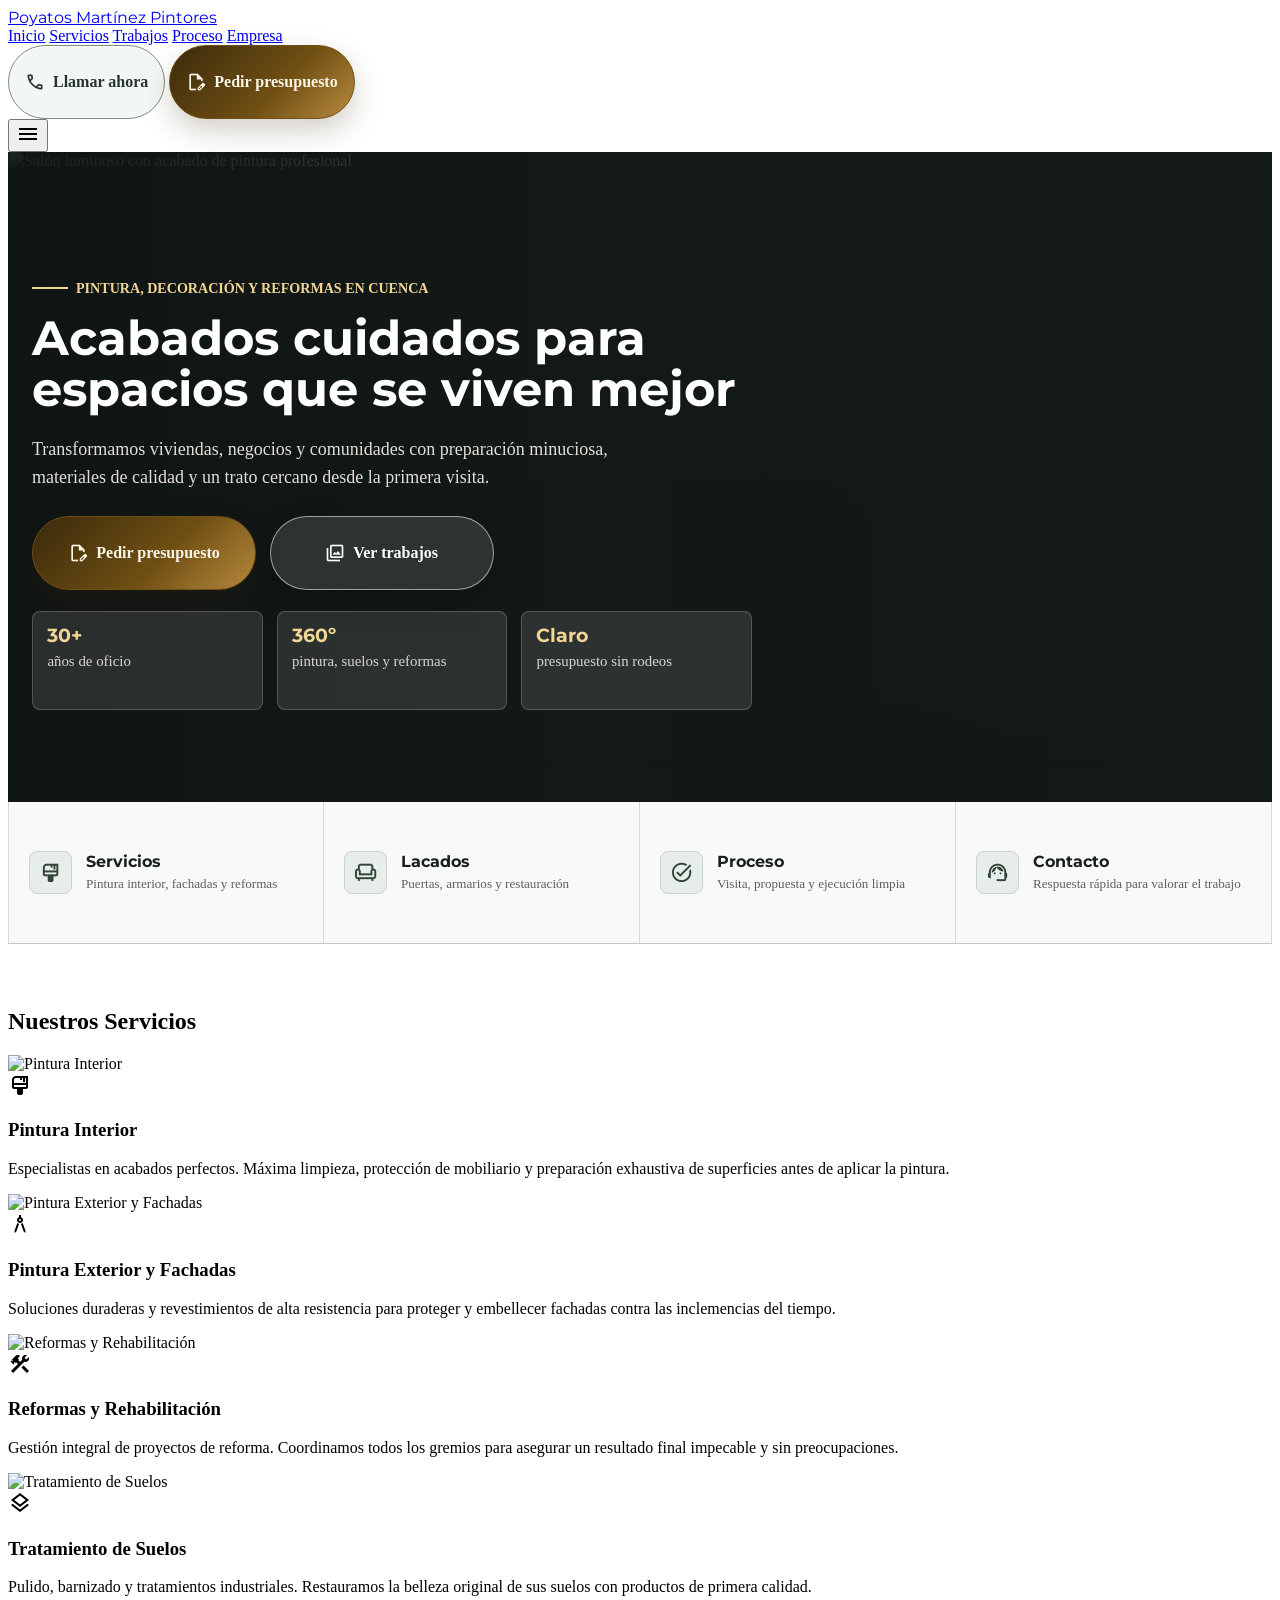
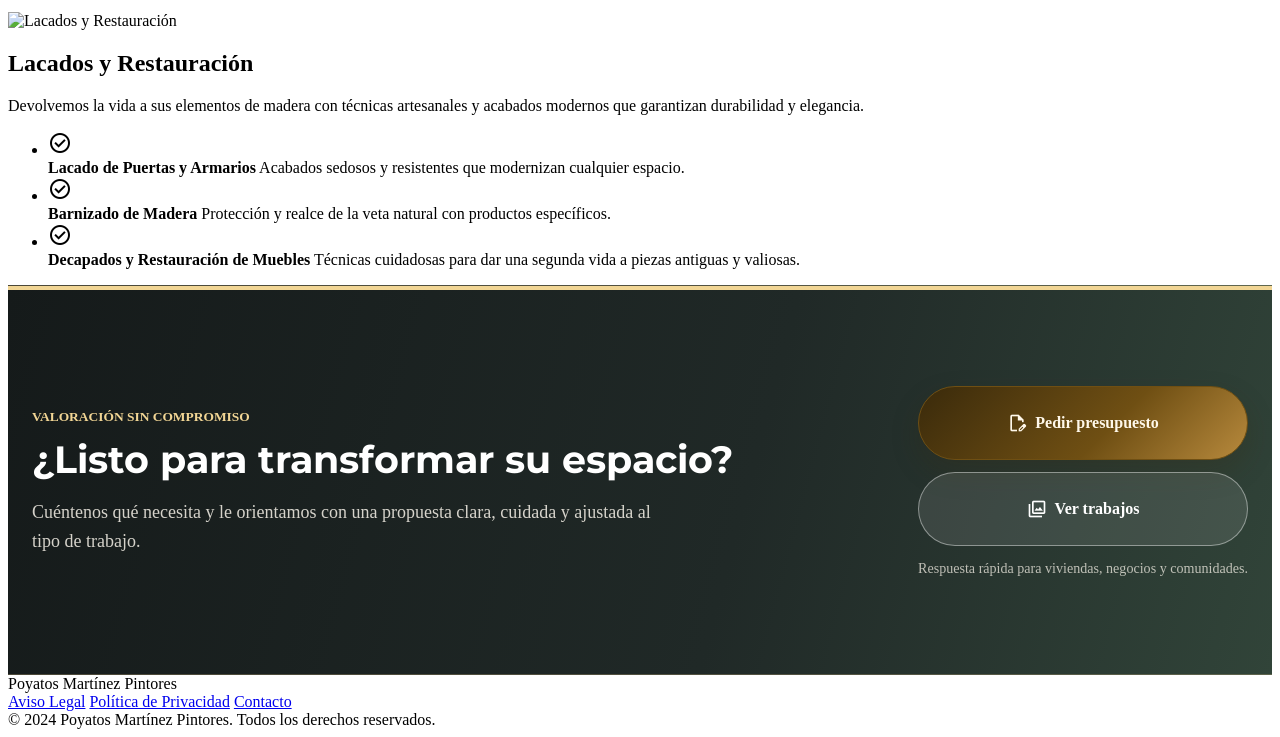
==== commit 481b8fc6: "Rediseña bloque final de presupuesto" ====
--- a/index.html
+++ b/index.html
@@ -303,21 +303,25 @@
 </div>
 </section>
 <!-- Final CTA -->
-<section id="presupuesto" class="max-w-max-width mx-auto px-margin-mobile md:px-gutter mb-section-mobile md:mb-section-desktop">
-<div class="bg-surface-variant border border-outline-variant rounded p-8 md:p-16 text-center shadow-sm">
-<h2 class="font-display-lg-mobile text-display-lg-mobile md:font-headline-md md:text-headline-md text-primary mb-4">¿Listo para transformar su espacio?</h2>
-<p class="font-body-lg text-body-lg text-on-surface-variant mb-8 max-w-2xl mx-auto">
-                    Confíe en nuestra experiencia y precisión artesanal. Contáctenos para evaluar su proyecto sin compromiso.
+<section id="presupuesto" class="site-final-cta">
+<div class="site-final-cta__inner">
+<div class="site-final-cta__copy">
+<p class="site-final-cta__eyebrow">Valoración sin compromiso</p>
+<h2>¿Listo para transformar su espacio?</h2>
+<p>
+                    Cuéntenos qué necesita y le orientamos con una propuesta clara, cuidada y ajustada al tipo de trabajo.
                 </p>
-<div class="flex flex-col sm:flex-row justify-center items-center gap-4">
-<a class="site-button bg-tertiary-container text-on-tertiary-container px-8 py-4 rounded hover:opacity-90 transition-opacity min-h-[48px] font-label-sm text-label-sm w-full sm:w-auto text-center" href="/contacto/#solicitar">Solicite su presupuesto personalizado hoy mismo</a>
-<a class="site-button border border-outline text-primary px-8 py-4 rounded hover:bg-surface-container transition-colors min-h-[48px] font-label-sm text-label-sm w-full sm:w-auto text-center" href="/trabajos/">Ver Trabajos Realizados</a>
+</div>
+<div class="site-final-cta__actions">
+<a class="site-button site-quote-button" href="/contacto/#solicitar"><span class="material-symbols-outlined" aria-hidden="true">edit_document</span><span>Pedir presupuesto</span></a>
+<a class="site-button site-final-cta__secondary" href="/trabajos/"><span class="material-symbols-outlined" aria-hidden="true">photo_library</span><span>Ver trabajos</span></a>
+<span class="site-final-cta__note">Respuesta rápida para viviendas, negocios y comunidades.</span>
 </div>
 </div>
 </section>
 </main>
 <!-- Footer -->
-<footer class="bg-surface-container-low dark:bg-surface-container-highest text-primary dark:text-primary-fixed font-body-md text-body-md w-full mt-section-desktop border-t border-outline-variant flat z-40">
+<footer class="bg-surface-container-low dark:bg-surface-container-highest text-primary dark:text-primary-fixed font-body-md text-body-md w-full border-t border-outline-variant flat z-40">
 <div class="flex flex-col md:flex-row justify-between items-center px-gutter py-section-mobile max-w-max-width mx-auto">
 <div class="font-headline-md text-headline-md text-primary mb-6 md:mb-0">
                 Poyatos Martínez Pintores
--- a/assets/site.css
+++ b/assets/site.css
@@ -91,6 +91,104 @@
   min-height: 48px;
 }
 
+.site-final-cta {
+  background:
+    linear-gradient(105deg, #151a1a 0%, #202927 58%, #314439 100%);
+  border-bottom: 1px solid rgba(241, 213, 148, 0.24);
+  border-top: 1px solid rgba(241, 213, 148, 0.24);
+  color: #fffaf0;
+  margin-top: 0;
+  overflow: hidden;
+  position: relative;
+}
+
+.site-final-cta::before {
+  background: #f1d594;
+  content: "";
+  height: 4px;
+  left: 0;
+  position: absolute;
+  right: 0;
+  top: 0;
+}
+
+.site-final-cta__inner {
+  align-items: center;
+  display: grid;
+  gap: 2rem;
+  grid-template-columns: minmax(0, 1fr) auto;
+  margin: 0 auto;
+  max-width: 1280px;
+  min-height: 280px;
+  padding: 56px 24px 52px;
+}
+
+.site-final-cta__copy {
+  max-width: 720px;
+}
+
+.site-final-cta__eyebrow {
+  color: #f1d594;
+  font-size: 0.84rem;
+  font-weight: 800;
+  letter-spacing: 0;
+  margin: 0 0 0.85rem;
+  text-transform: uppercase;
+}
+
+.site-final-cta h2 {
+  color: #ffffff;
+  font-family: Montserrat, Inter, sans-serif;
+  font-size: 38px;
+  font-weight: 700;
+  letter-spacing: 0;
+  line-height: 1.15;
+  margin: 0 0 1rem;
+}
+
+.site-final-cta__copy p:last-child {
+  color: rgba(255, 250, 240, 0.82);
+  font-size: 18px;
+  line-height: 1.6;
+  margin: 0;
+  max-width: 650px;
+}
+
+.site-final-cta__actions {
+  align-items: stretch;
+  display: flex;
+  flex-direction: column;
+  gap: 0.8rem;
+  min-width: 280px;
+}
+
+.site-final-cta__actions .site-button {
+  justify-content: center;
+  min-width: 240px;
+  padding-left: 1.35rem;
+  padding-right: 1.35rem;
+}
+
+.site-final-cta__secondary {
+  background: rgba(255, 255, 255, 0.1);
+  border: 1px solid rgba(255, 255, 255, 0.42);
+  color: #ffffff;
+}
+
+.site-final-cta__secondary:hover {
+  background: rgba(255, 255, 255, 0.18);
+  border-color: rgba(255, 255, 255, 0.68);
+  color: #ffffff;
+}
+
+.site-final-cta__note {
+  color: rgba(255, 250, 240, 0.7);
+  display: block;
+  font-size: 0.88rem;
+  line-height: 1.4;
+  text-align: center;
+}
+
 .home-hero {
   align-items: center;
   background: #151a1a;
@@ -289,6 +387,21 @@
 }
 
 @media (max-width: 980px) {
+  .site-final-cta__inner {
+    grid-template-columns: 1fr;
+    min-height: 0;
+    padding: 48px 24px;
+  }
+
+  .site-final-cta__actions {
+    min-width: 0;
+  }
+
+  .site-final-cta__actions .site-button {
+    min-width: 0;
+    width: 100%;
+  }
+
   .home-hero {
     min-height: 540px;
   }
@@ -318,6 +431,25 @@
 }
 
 @media (max-width: 640px) {
+  .site-final-cta__inner {
+    gap: 1.5rem;
+    padding: 40px 16px;
+  }
+
+  .site-final-cta h2 {
+    font-size: 29px;
+    line-height: 1.18;
+  }
+
+  .site-final-cta__copy p:last-child {
+    font-size: 16px;
+    line-height: 1.55;
+  }
+
+  .site-final-cta__note {
+    text-align: left;
+  }
+
   .home-hero {
     min-height: 520px;
     padding: 54px 16px 40px;
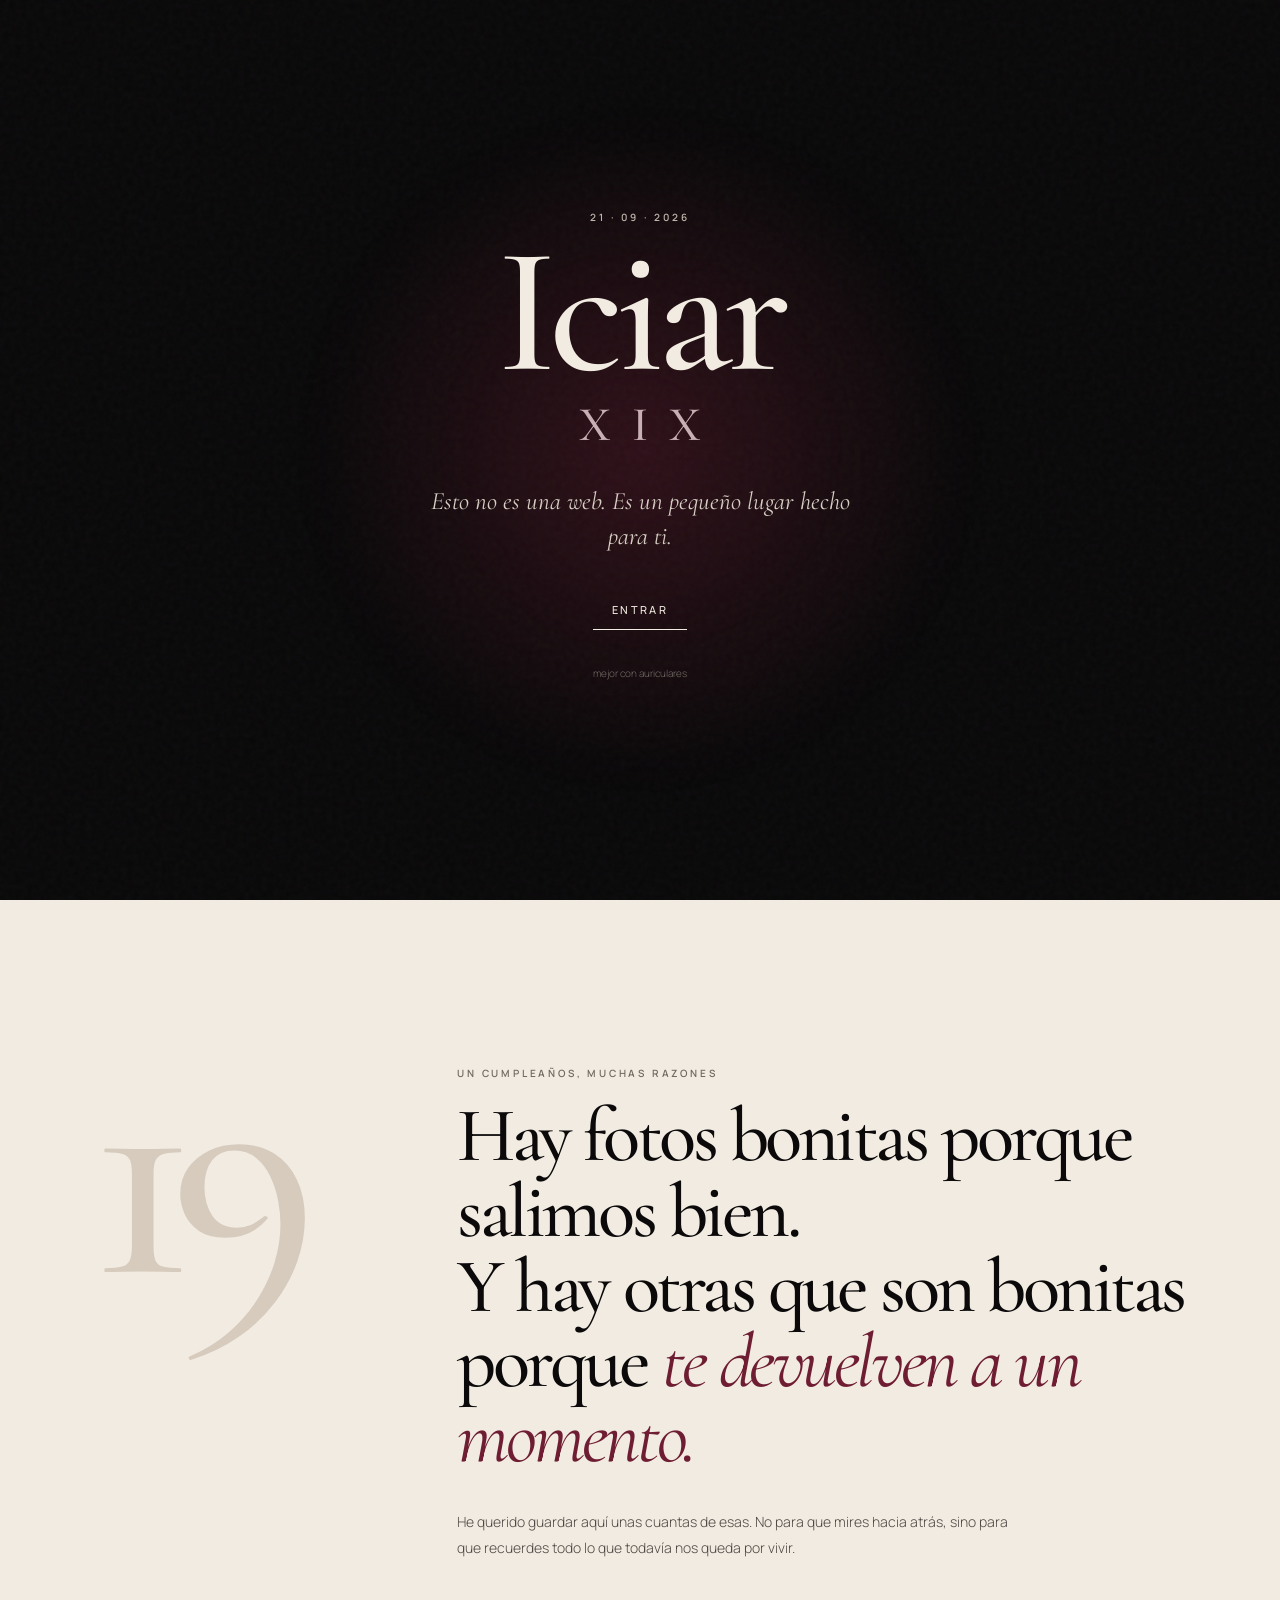
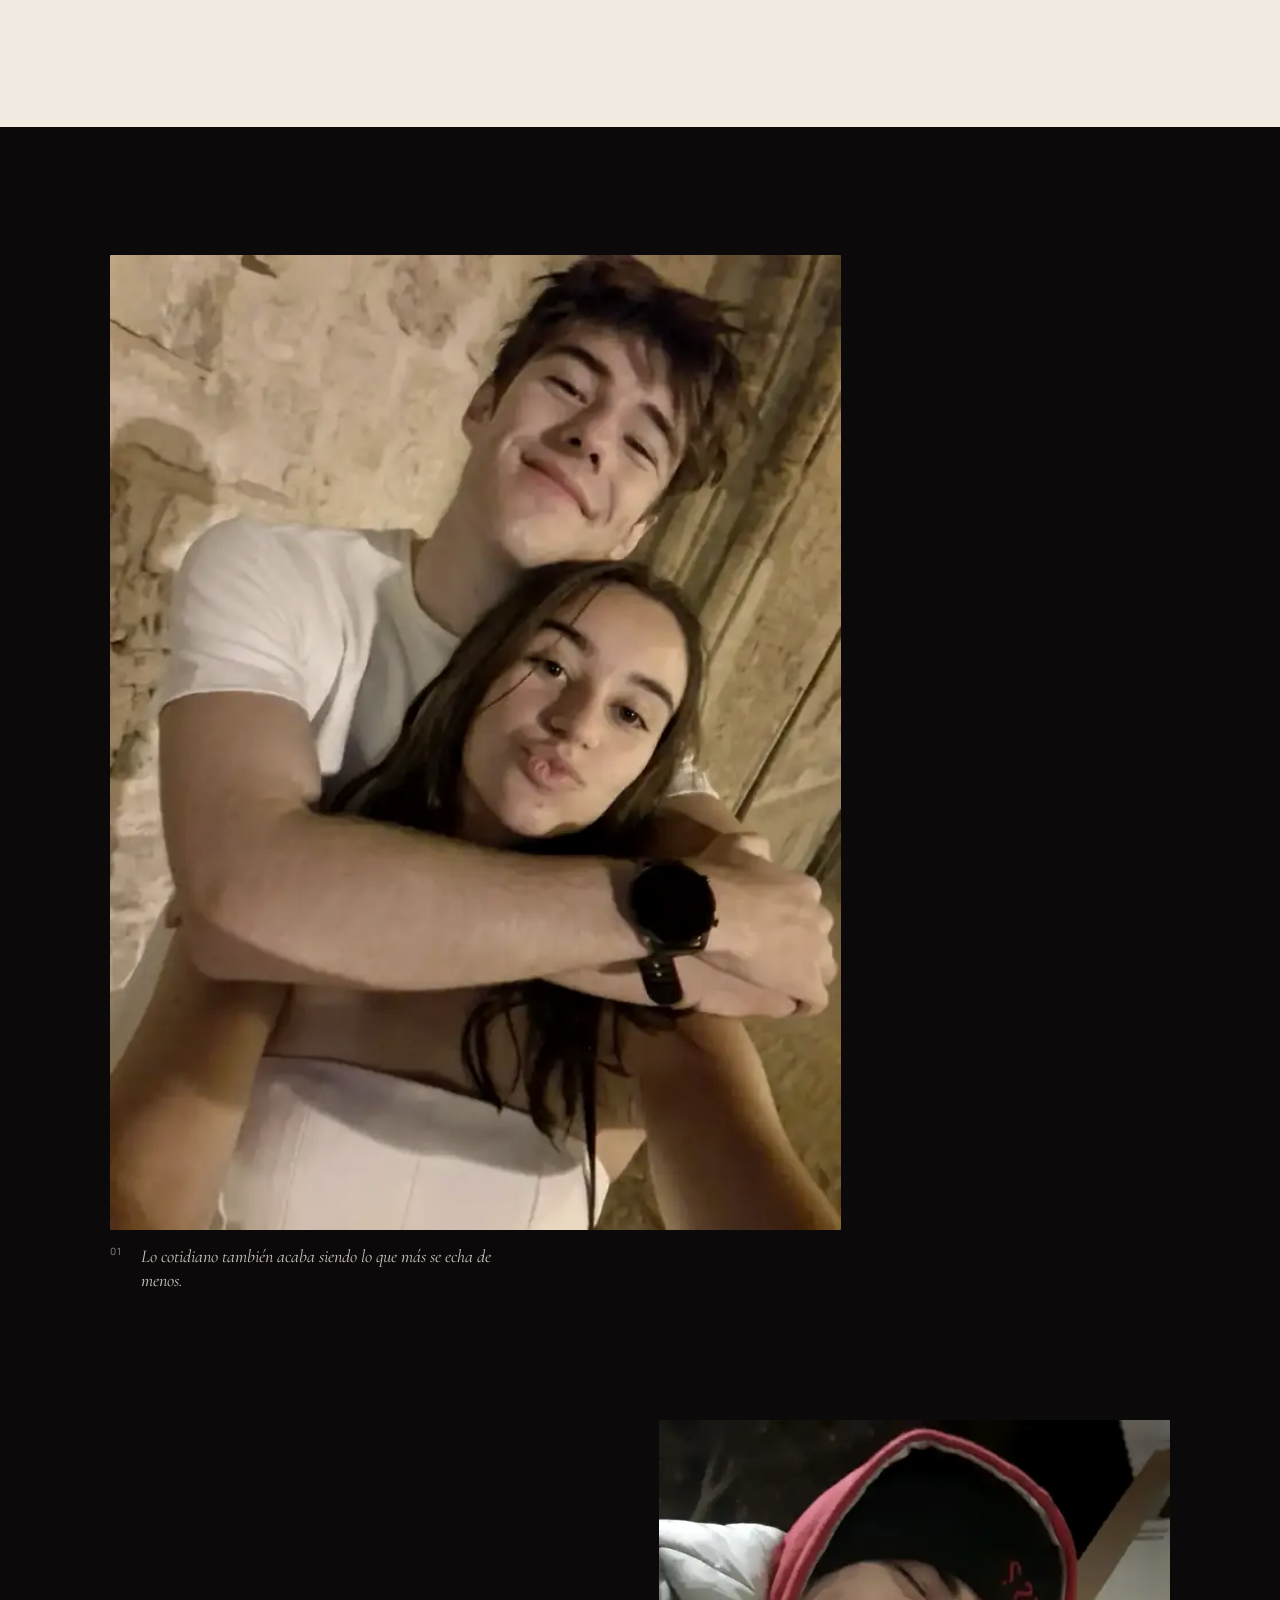
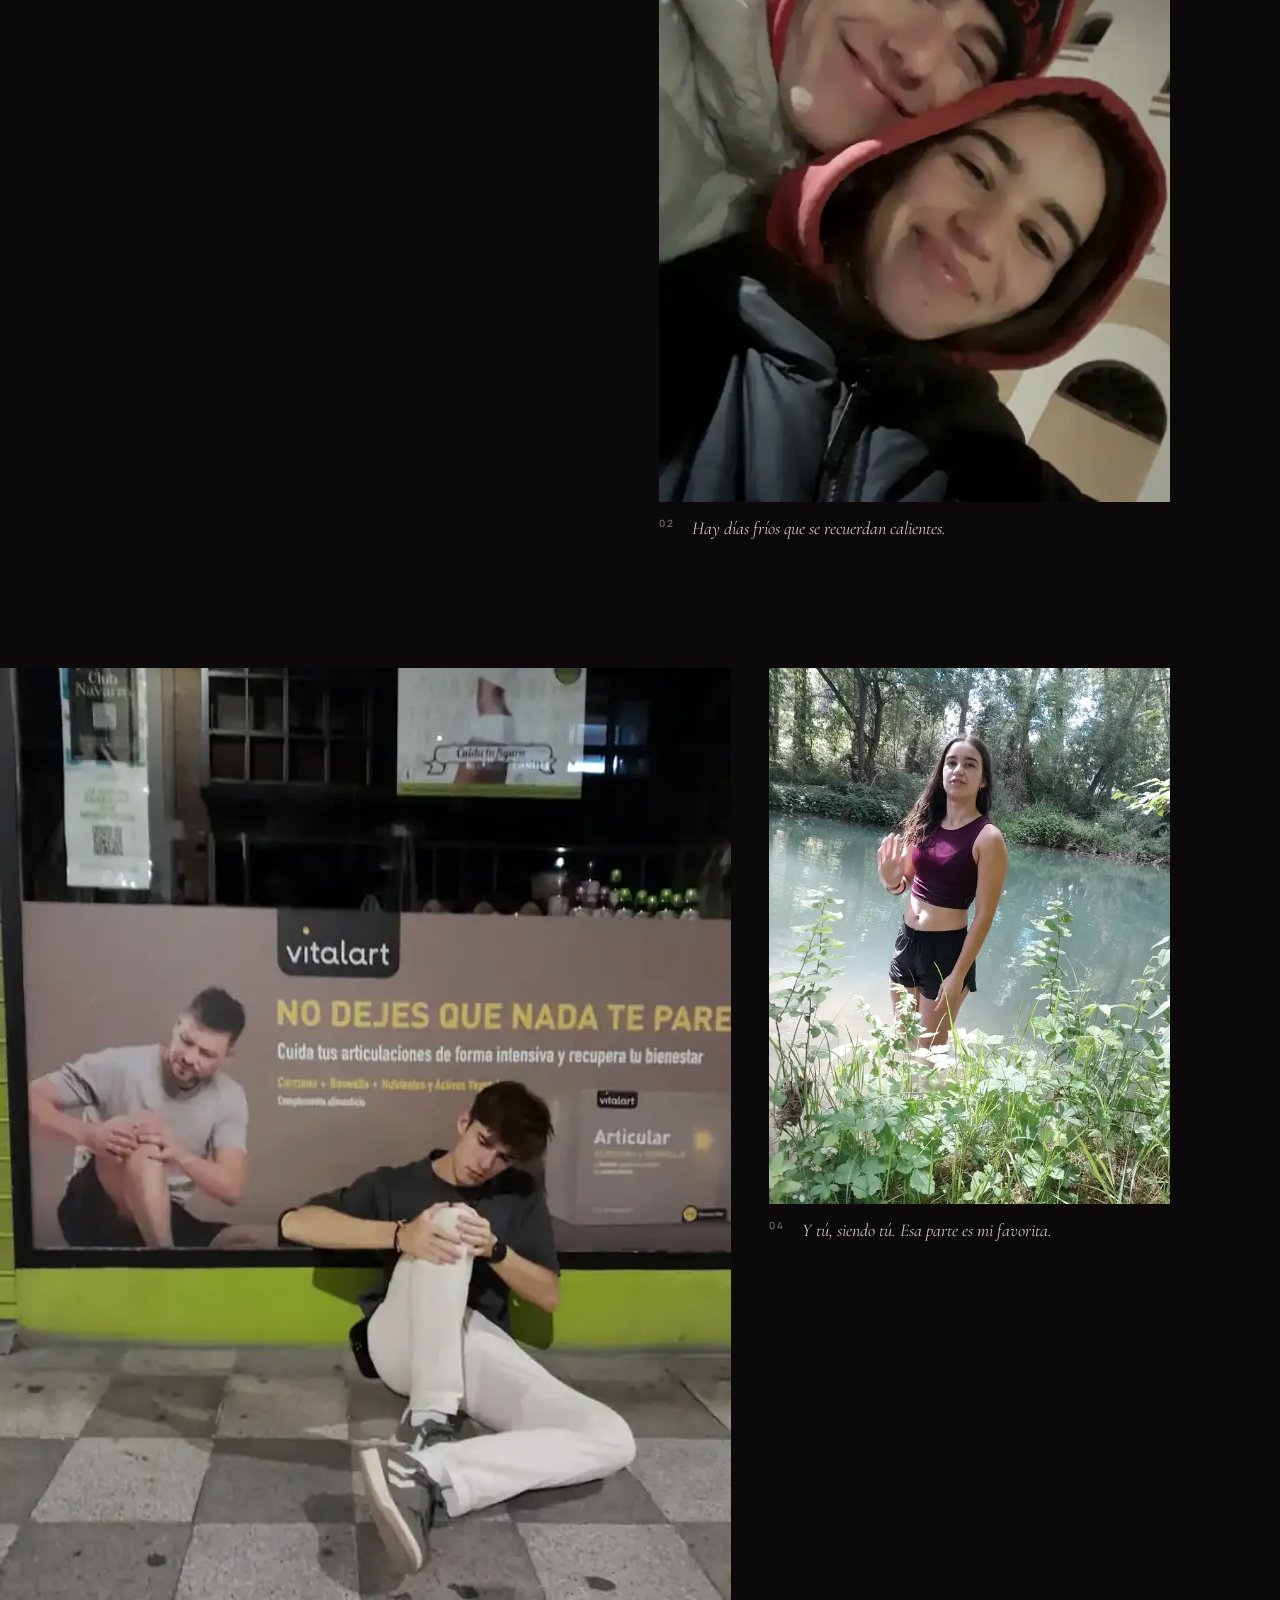
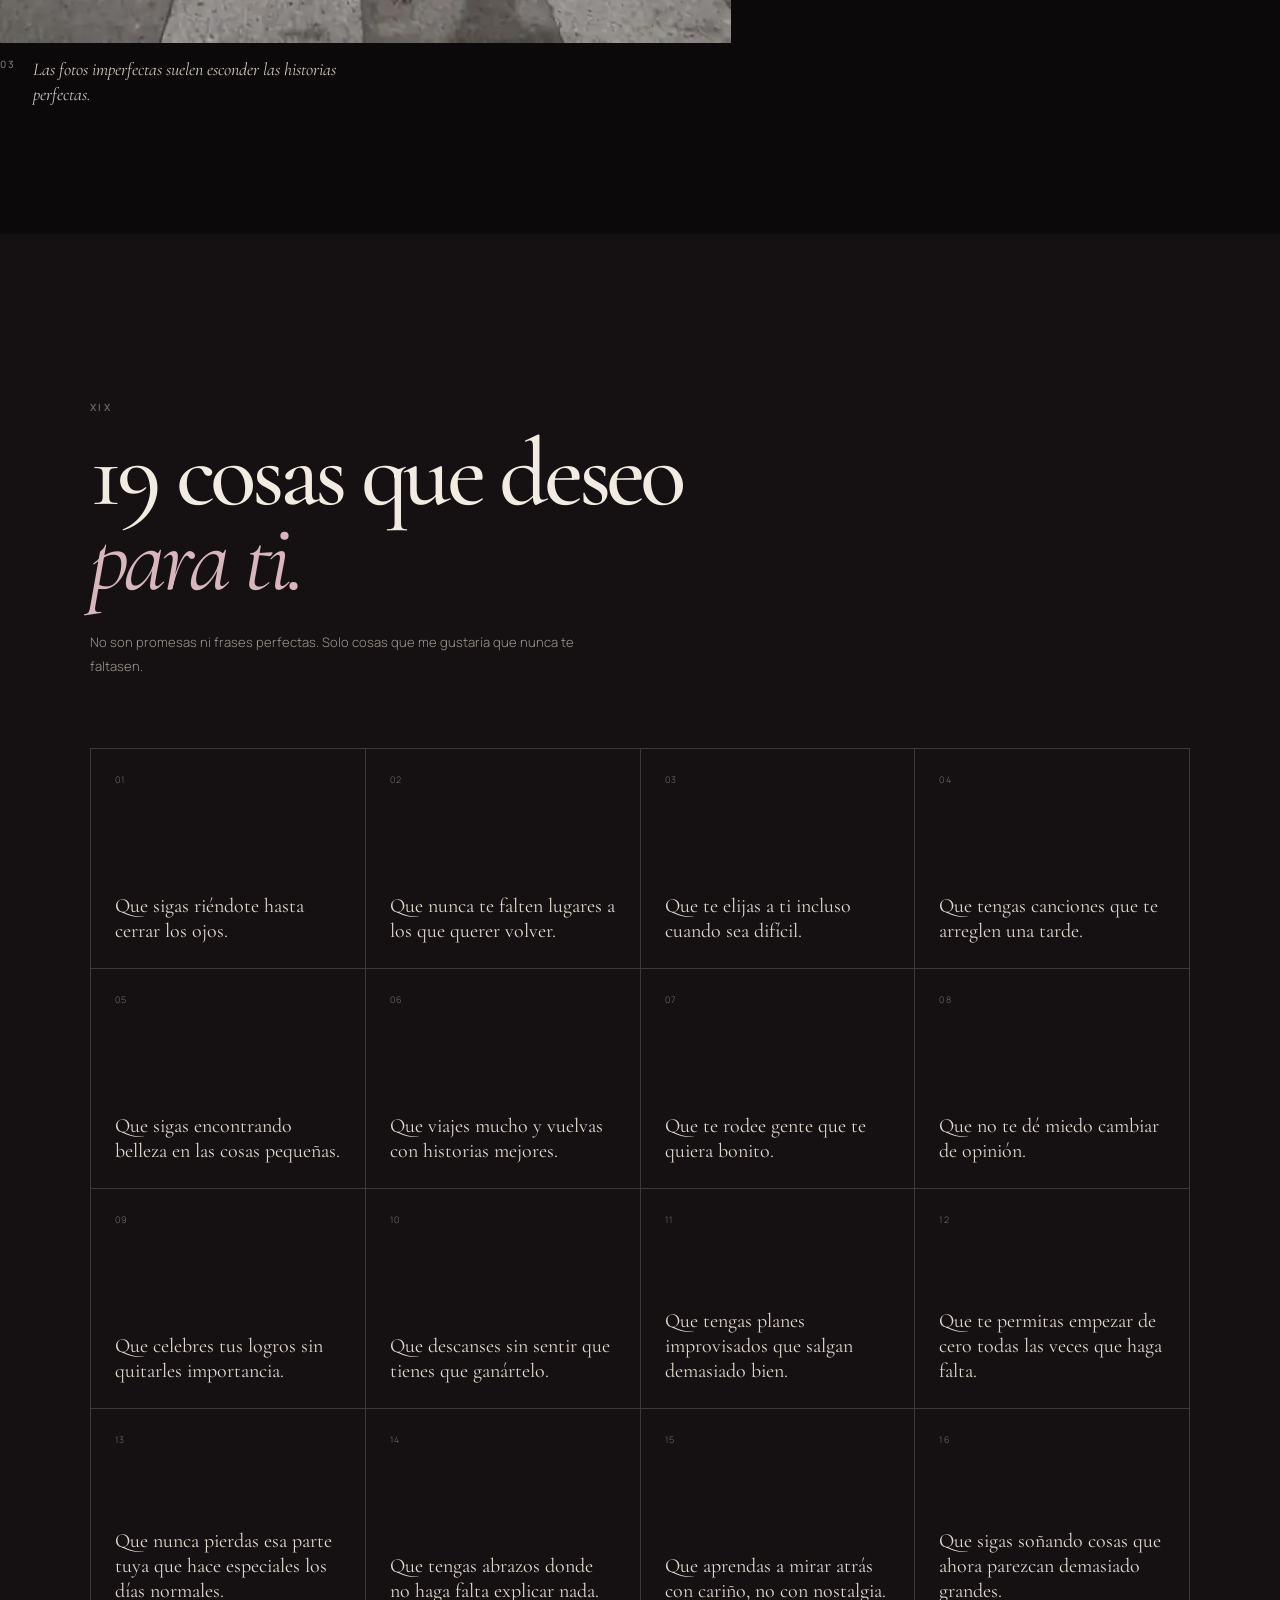
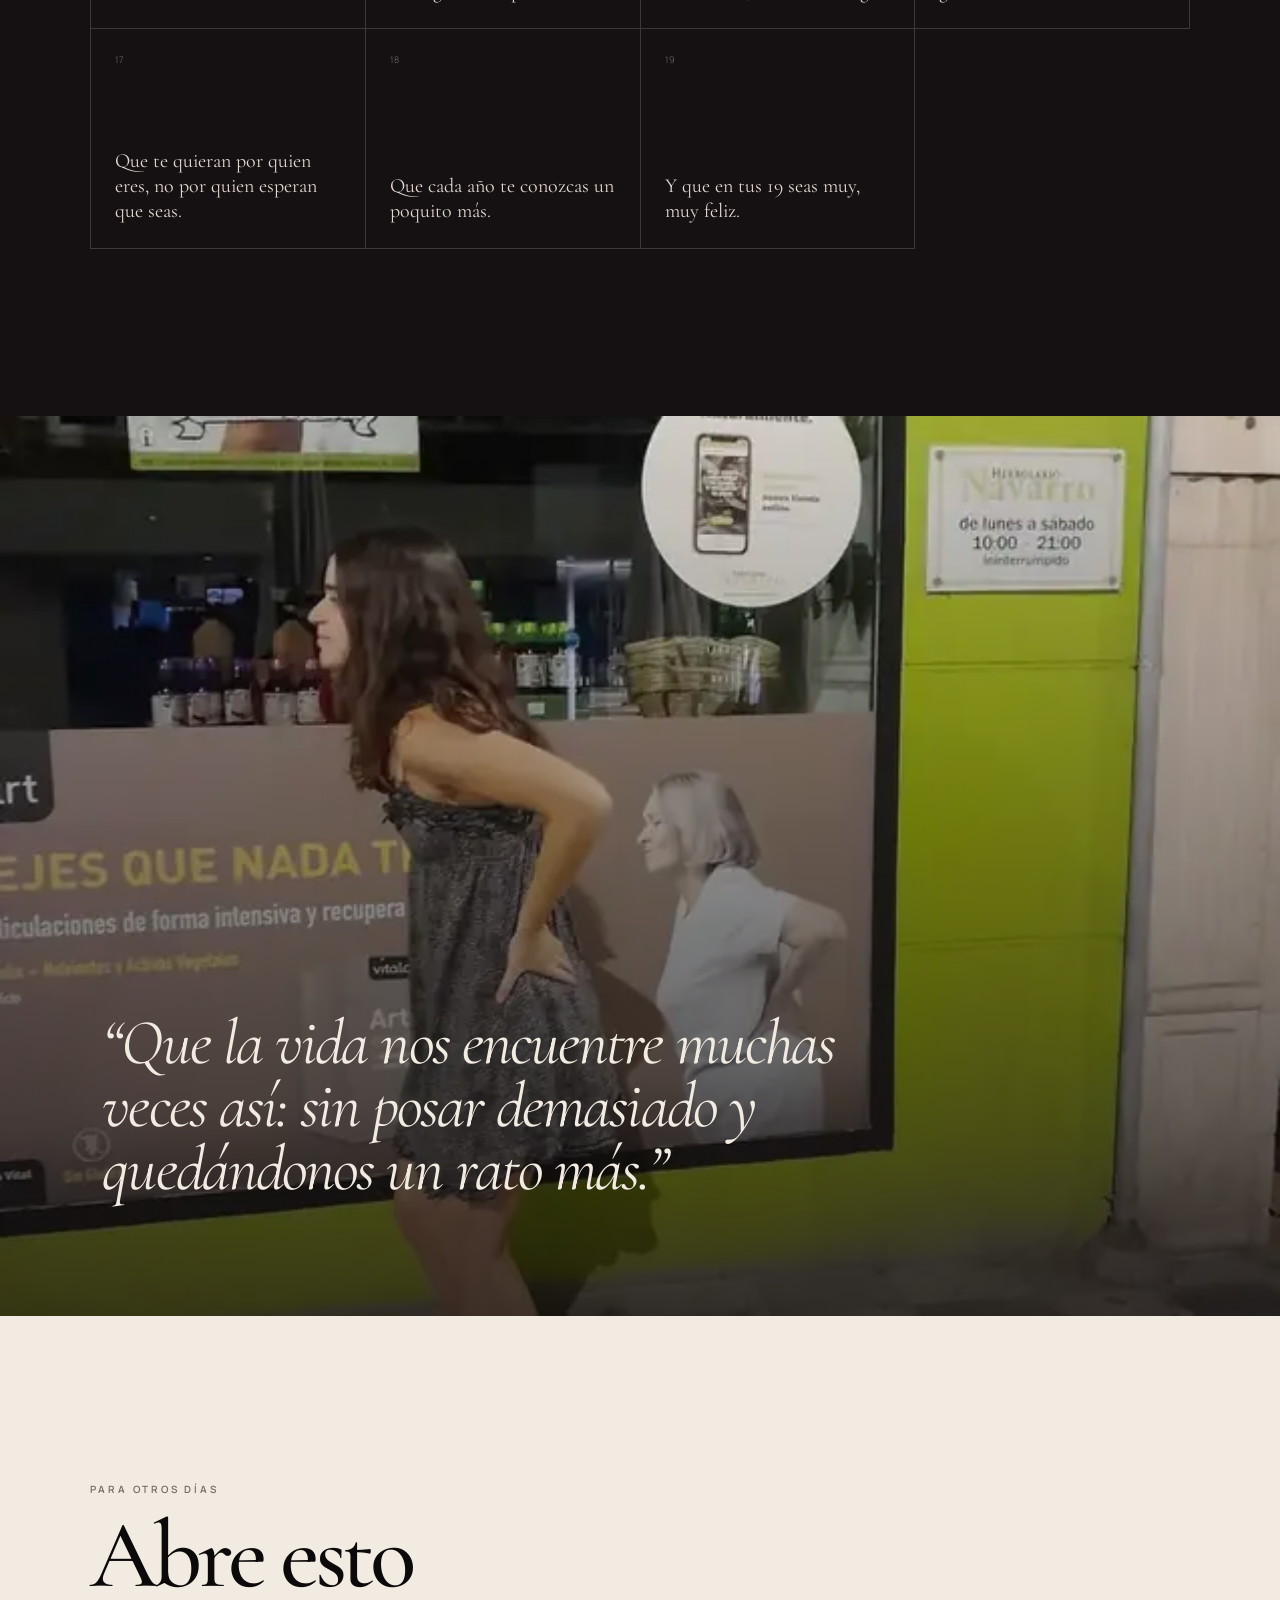
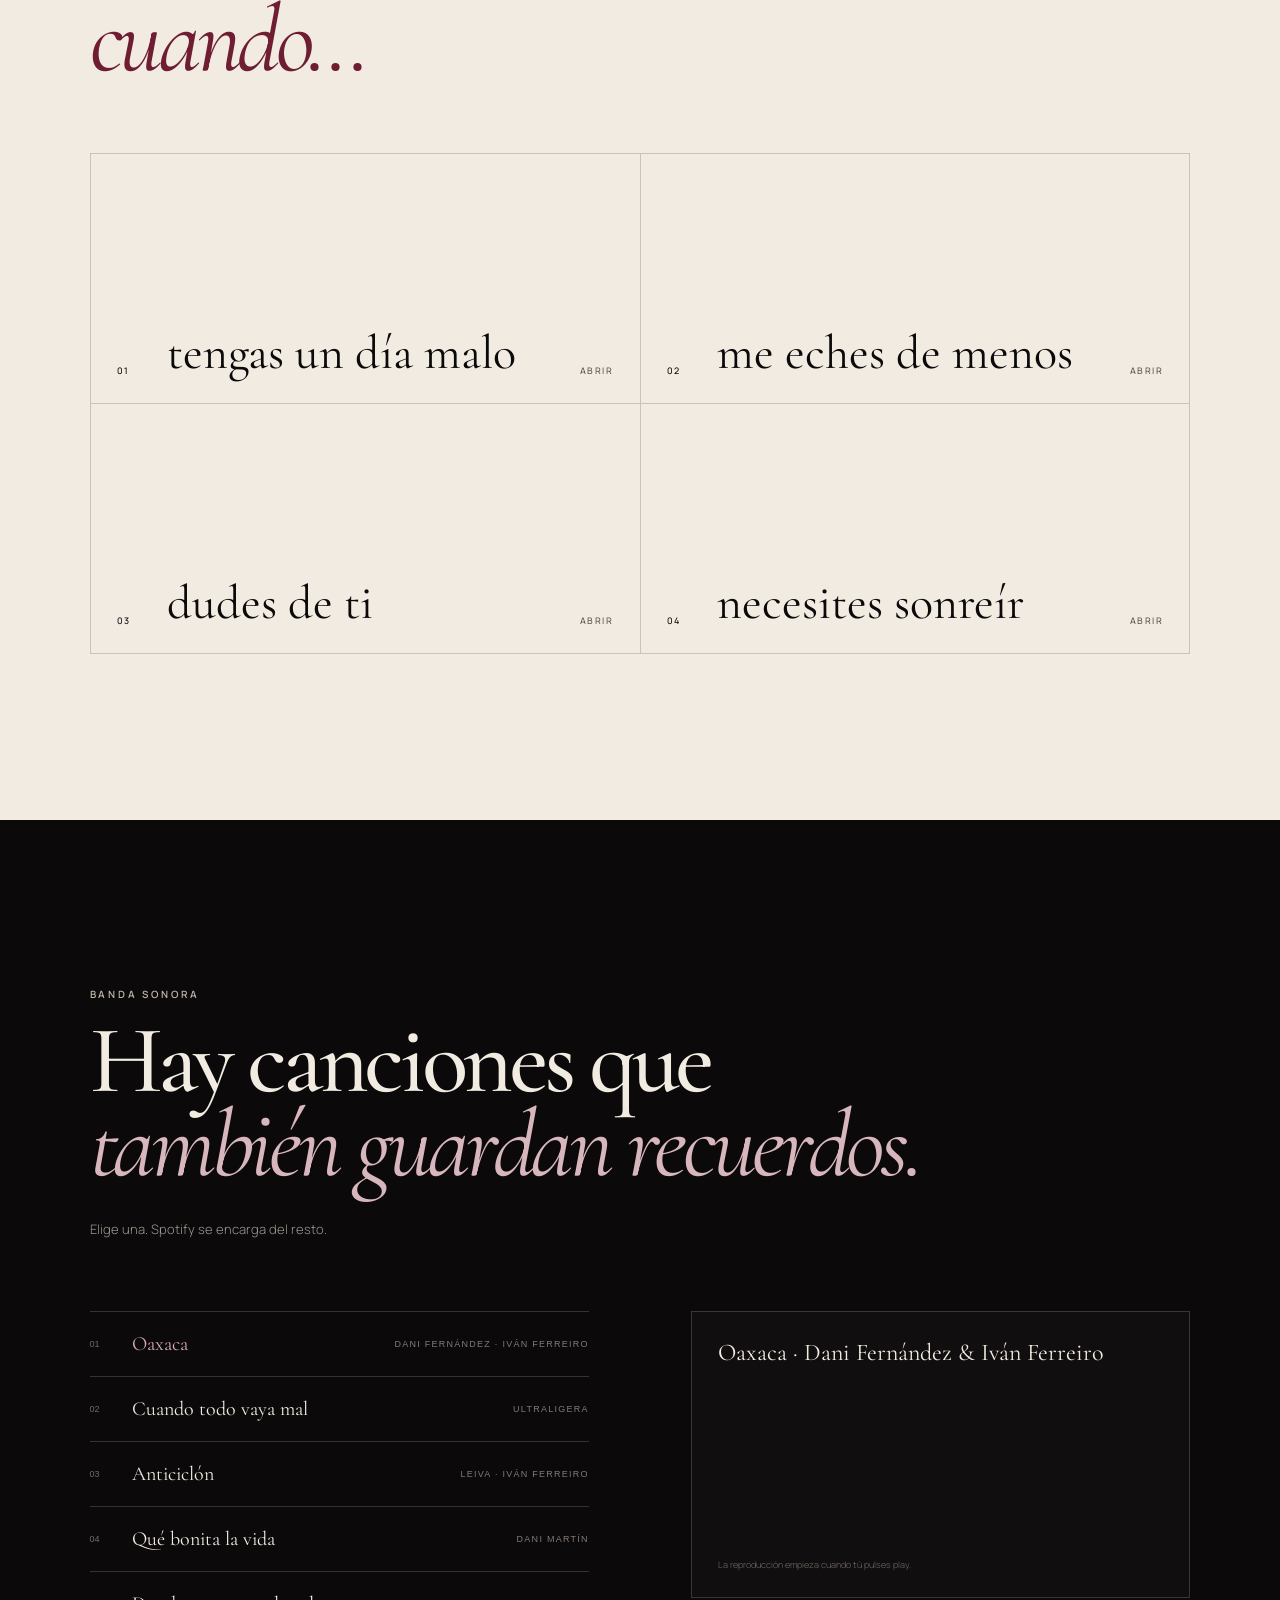
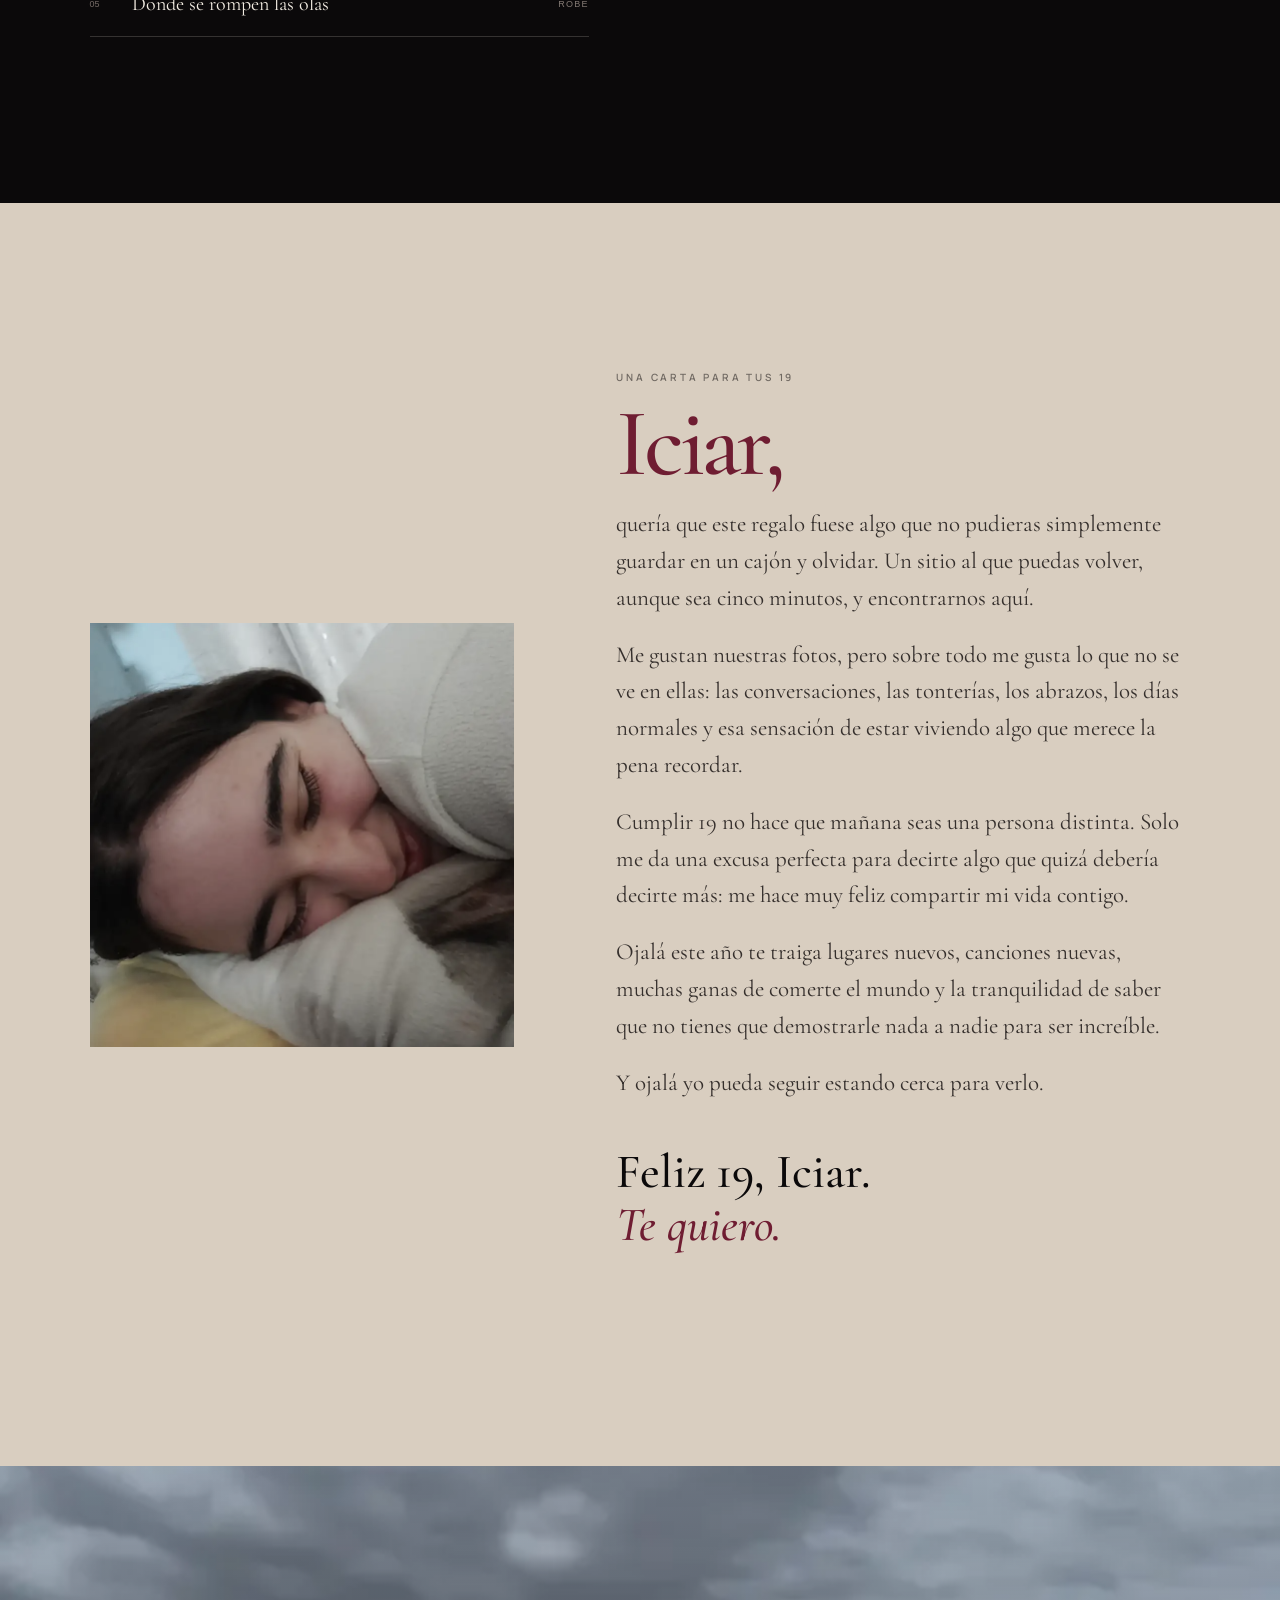
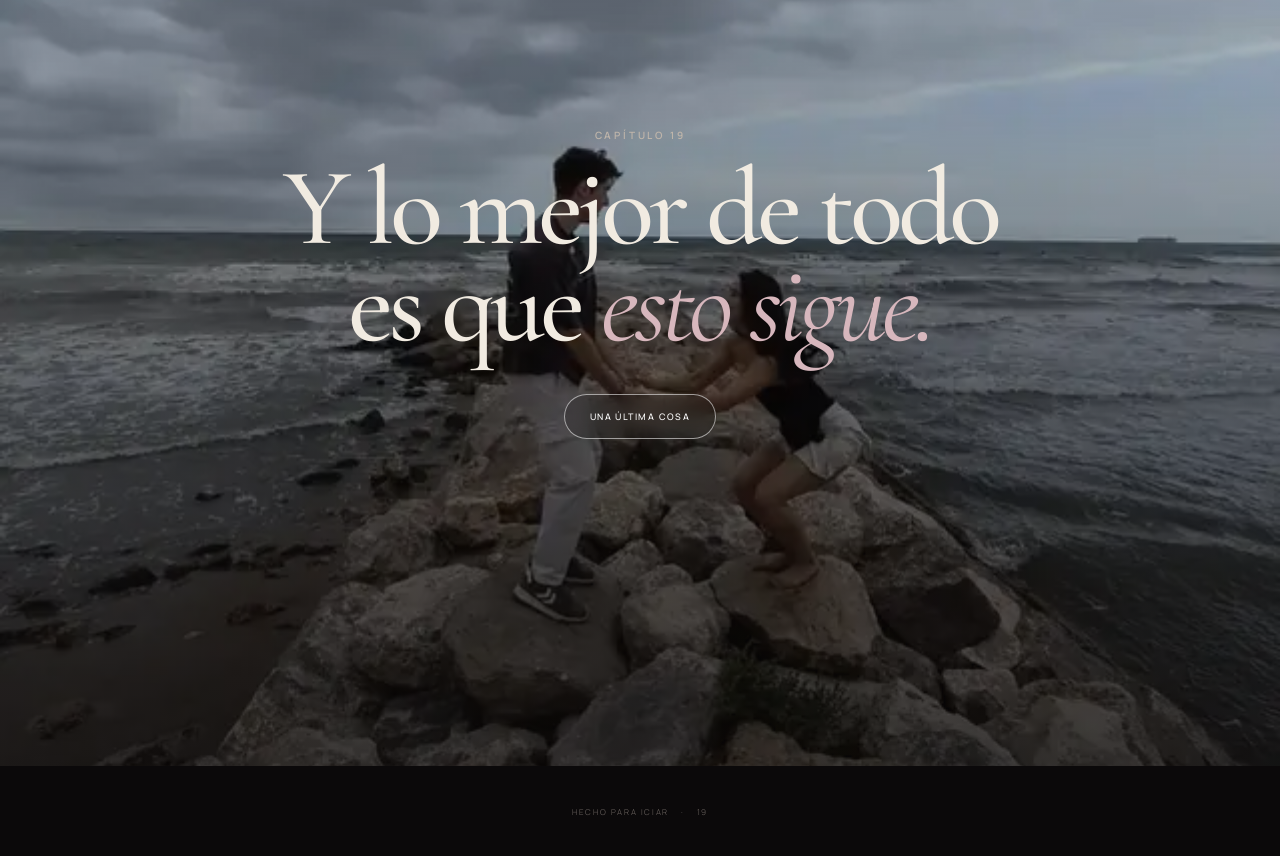
==== commit e93caecc: "Preview: Iciar XIX mobile inspection" ====
--- a/index.html
+++ b/index.html
@@ -1,348 +1,312 @@
-﻿<!DOCTYPE html>
-
-<html class="light" lang="es"><head>
-<meta charset="utf-8"/>
-<meta content="width=device-width, initial-scale=1.0" name="viewport"/>
-<title>Poyatos Martínez Pintores | Pintura, Reformas y Acabados en Cuenca</title>
-<script src="https://cdn.tailwindcss.com?plugins=forms,container-queries"></script>
-<link href="https://fonts.googleapis.com/css2?family=Inter:wght@400;600&amp;family=Montserrat:wght@600;700&amp;display=swap" rel="stylesheet"/>
-<link href="https://fonts.googleapis.com/css2?family=Material+Symbols+Outlined:wght,FILL@100..700,0..1&amp;display=swap" rel="stylesheet"/>
-<link href="https://fonts.googleapis.com/css2?family=Material+Symbols+Outlined:wght,FILL@100..700,0..1&amp;display=swap" rel="stylesheet"/>
-<script id="tailwind-config">
-        tailwind.config = {
-            darkMode: "class",
-            theme: {
-                extend: {
-                    "colors": {
-                        "on-tertiary-fixed": "#261900",
-                        "on-tertiary-container": "#ba9650",
-                        "error": "#ba1a1a",
-                        "on-secondary-fixed": "#191c1d",
-                        "inverse-on-surface": "#f0f1f1",
-                        "error-container": "#ffdad6",
-                        "tertiary-fixed": "#ffdea5",
-                        "secondary": "#5c5f60",
-                        "tertiary-container": "#442f00",
-                        "on-primary": "#ffffff",
-                        "surface-dim": "#dadada",
-                        "background": "#f9f9f9",
-                        "surface-tint": "#586062",
-                        "secondary-container": "#e1e3e4",
-                        "on-primary-fixed-variant": "#41484a",
-                        "on-primary-container": "#959c9f",
-                        "surface-container-highest": "#e2e2e2",
-                        "surface-container-lowest": "#ffffff",
-                        "on-surface": "#1a1c1c",
-                        "surface-variant": "#e2e2e2",
-                        "on-error": "#ffffff",
-                        "primary-fixed": "#dde4e6",
-                        "on-tertiary-fixed-variant": "#5d4201",
-                        "secondary-fixed-dim": "#c5c7c8",
-                        "tertiary-fixed-dim": "#e9c176",
-                        "primary": "#181f21",
-                        "outline-variant": "#c3c7c8",
-                        "inverse-primary": "#c1c8ca",
-                        "primary-container": "#2d3436",
-                        "on-secondary": "#ffffff",
-                        "on-secondary-fixed-variant": "#454748",
-                        "inverse-surface": "#2f3131",
-                        "on-tertiary": "#ffffff",
-                        "on-error-container": "#93000a",
-                        "surface-container-high": "#e8e8e8",
-                        "surface-container-low": "#f3f3f4",
-                        "outline": "#747879",
-                        "surface": "#f9f9f9",
-                        "on-secondary-container": "#626566",
-                        "surface-container": "#eeeeee",
-                        "primary-fixed-dim": "#c1c8ca",
-                        "tertiary": "#291b00",
-                        "on-primary-fixed": "#161d1f",
-                        "on-background": "#1a1c1c",
-                        "secondary-fixed": "#e1e3e4",
-                        "on-surface-variant": "#434749",
-                        "surface-bright": "#f9f9f9"
-                    },
-                    "borderRadius": {
-                        "DEFAULT": "0.125rem",
-                        "lg": "0.25rem",
-                        "xl": "0.5rem",
-                        "full": "0.75rem"
-                    },
-                    "spacing": {
-                        "section-mobile": "64px",
-                        "gutter": "24px",
-                        "base": "8px",
-                        "max-width": "1280px",
-                        "margin-mobile": "16px",
-                        "section-desktop": "120px"
-                    },
-                    "fontFamily": {
-                        "body-lg": ["Inter"],
-                        "headline-md": ["Montserrat"],
-                        "body-md": ["Inter"],
-                        "display-lg": ["Montserrat"],
-                        "headline-md-mobile": ["Montserrat"],
-                        "display-lg-mobile": ["Montserrat"],
-                        "label-sm": ["Inter"]
-                    },
-                    "fontSize": {
-                        "body-lg": ["18px", {"lineHeight": "1.6", "fontWeight": "400"}],
-                        "headline-md": ["32px", {"lineHeight": "1.3", "fontWeight": "600"}],
-                        "body-md": ["16px", {"lineHeight": "1.5", "fontWeight": "400"}],
-                        "display-lg": ["48px", {"lineHeight": "1.1", "letterSpacing": "0", "fontWeight": "700"}],
-                        "headline-md-mobile": ["24px", {"lineHeight": "1.3", "fontWeight": "600"}],
-                        "display-lg-mobile": ["32px", {"lineHeight": "1.2", "fontWeight": "700"}],
-                        "label-sm": ["14px", {"lineHeight": "1.2", "letterSpacing": "0", "fontWeight": "600"}]
-                    }
-                }
-            }
-        }
-    </script>
-<style>
-        .material-symbols-outlined {
-            font-variation-settings: 'FILL' 0, 'wght' 400, 'GRAD' 0, 'opsz' 24;
-        }
-        .material-symbols-outlined.fill {
-            font-variation-settings: 'FILL' 1, 'wght' 400, 'GRAD' 0, 'opsz' 24;
-        }
-        .image-zoom:hover img {
-            transform: scale(1.05);
-        }
-        .image-zoom img {
-            transition: transform 0.5s ease;
-        }
-    </style>
-<link href="/assets/site.css" rel="stylesheet"/>
+<!doctype html>
+<html lang="es">
+<head>
+  <meta charset="utf-8" />
+  <meta name="viewport" content="width=device-width, initial-scale=1, viewport-fit=cover" />
+  <meta name="theme-color" content="#0b090a" />
+  <meta name="robots" content="noindex,nofollow,noarchive" />
+  <meta name="referrer" content="no-referrer" />
+  <meta name="description" content="Un regalo para Iciar por sus 19." />
+  <title>Iciar — XIX</title>
+  <link rel="preconnect" href="https://fonts.googleapis.com">
+  <link rel="preconnect" href="https://fonts.gstatic.com" crossorigin>
+  <link href="https://fonts.googleapis.com/css2?family=Cormorant+Garamond:ital,wght@0,400;0,500;0,600;1,400;1,500&family=Manrope:wght@300;400;500;600&display=swap" rel="stylesheet">
+  <style>
+:root{
+  --ink:#0b090a;--paper:#f1ebe1;--paper2:#e4d9cb;--wine:#6f1d32;--wine2:#9b5160;--muted:#9b938a;--line:rgba(241,235,225,.18);
+  --serif:'Cormorant Garamond',Georgia,serif;--sans:'Manrope',system-ui,sans-serif;
+}
+*{box-sizing:border-box}html{scroll-behavior:smooth;background:var(--ink)}body{margin:0;background:var(--ink);color:var(--paper);font-family:var(--sans);font-weight:300;overflow-x:hidden}body.locked{overflow:hidden}
+::selection{background:var(--wine2);color:white}.grain{pointer-events:none;position:fixed;inset:0;z-index:100;opacity:.045;mix-blend-mode:screen;background-image:url("data:image/svg+xml,%3Csvg viewBox='0 0 180 180' xmlns='http://www.w3.org/2000/svg'%3E%3Cfilter id='n'%3E%3CfeTurbulence type='fractalNoise' baseFrequency='.85' numOctaves='3' stitchTiles='stitch'/%3E%3C/filter%3E%3Crect width='100%25' height='100%25' filter='url(%23n)' opacity='.8'/%3E%3C/svg%3E")}
+.intro{position:fixed;inset:0;z-index:90;background:#080708;display:grid;place-items:center;transition:opacity 1s ease,visibility 1s}.intro.hidden{opacity:0;visibility:hidden}.intro__glow{position:absolute;width:56vw;height:56vw;max-width:720px;max-height:720px;border-radius:50%;background:radial-gradient(circle,rgba(111,29,50,.38),transparent 64%);filter:blur(20px);animation:breathe 4s ease-in-out infinite}.intro__content{text-align:center;position:relative;padding:30px}.eyebrow{text-transform:uppercase;letter-spacing:.28em;font-size:10px;font-weight:600;color:#bfb5aa;margin:0 0 18px}.intro h1{font:500 clamp(70px,17vw,180px)/.78 var(--serif);letter-spacing:-.045em;margin:0}.intro h1 span{display:block;font-size:.27em;letter-spacing:.44em;margin:24px 0 0 .44em;color:#c7aeb4}.intro__copy{font:italic 400 clamp(18px,3vw,25px)/1.4 var(--serif);max-width:420px;margin:40px auto 34px;color:#d5ccc2}.enter-btn{border:0;background:none;color:var(--paper);font:500 11px var(--sans);text-transform:uppercase;letter-spacing:.22em;cursor:pointer;padding:14px 0}.enter-btn__line{display:block;width:94px;height:1px;background:var(--paper);margin:12px auto 0;transform-origin:left;transition:transform .35s}.enter-btn:hover .enter-btn__line{transform:scaleX(.45)}.intro__hint{font-size:10px;color:#6f6863;margin-top:22px}.topbar{position:fixed;top:0;left:0;right:0;z-index:50;display:flex;align-items:center;justify-content:space-between;padding:22px clamp(18px,4vw,54px);mix-blend-mode:difference;color:#fff}.brand{color:inherit;text-decoration:none;font:600 12px var(--sans);letter-spacing:.22em}.music-btn{border:0;background:transparent;color:inherit;display:flex;align-items:center;gap:9px;font:500 10px var(--sans);letter-spacing:.18em;text-transform:uppercase;cursor:pointer}.bars{height:15px;display:flex;align-items:flex-end;gap:2px}.bars i{display:block;width:2px;background:currentColor;animation:bar .9s ease-in-out infinite alternate}.bars i:nth-child(1){height:7px}.bars i:nth-child(2){height:14px;animation-delay:.2s}.bars i:nth-child(3){height:10px;animation-delay:.4s}.hero{height:100svh;min-height:650px;position:relative;display:flex;align-items:flex-end;overflow:hidden}.hero__image{position:absolute;inset:0;width:100%;height:100%;object-fit:cover;object-position:center 48%;transform:scale(1.035);animation:heroZoom 9s ease-out both}.hero__veil{position:absolute;inset:0;background:linear-gradient(180deg,rgba(9,7,8,.14) 15%,rgba(9,7,8,.18) 45%,rgba(9,7,8,.85) 100%),linear-gradient(90deg,rgba(9,7,8,.22),transparent 70%)}.hero__content{position:relative;z-index:2;padding:0 clamp(22px,7vw,110px) 12vh;max-width:1000px}.hero h2,.section-head h3,.manifesto h3,.letter h3,.finale h3{font:500 clamp(50px,8vw,108px)/.88 var(--serif);letter-spacing:-.045em;margin:0}.hero h2 em,.section-head h3 em,.manifesto h3 em,.finale h3 em{font-weight:400;color:#d7b7bd}.hero__sub{max-width:430px;margin-top:28px;font-size:13px;line-height:1.7;color:#c8c0b8}.scroll-cue{position:absolute;right:clamp(22px,4vw,60px);bottom:7vh;z-index:3;display:flex;align-items:center;gap:12px;transform:rotate(90deg);transform-origin:right center}.scroll-cue span{width:44px;height:1px;background:#ccc2b7}.scroll-cue small{text-transform:uppercase;letter-spacing:.24em;font-size:8px}.section-pad{padding:clamp(90px,13vw,180px) clamp(22px,7vw,110px)}.manifesto{display:grid;grid-template-columns:minmax(150px,.55fr) 1.45fr;gap:7vw;align-items:start;background:var(--paper);color:var(--ink)}.manifesto__number{font:500 clamp(140px,25vw,360px)/.65 var(--serif);color:#d7cbbd;letter-spacing:-.08em}.manifesto__text{max-width:850px}.manifesto .eyebrow,.wishes .eyebrow,.letter .eyebrow{color:#706962}.manifesto h3{font-size:clamp(42px,6vw,80px);line-height:.98}.manifesto h3 em{color:var(--wine)}.manifesto__text>p:last-child{max-width:570px;font-size:14px;line-height:1.85;margin:34px 0 0;color:#4d4844}.photo-story{padding:10vw 0;background:#0b090a;display:grid;grid-template-columns:repeat(12,1fr);gap:10vw 3vw}.photo-panel{position:relative}.photo-panel img{display:block;width:100%;height:auto;filter:saturate(.82) contrast(1.04);transition:filter .8s,transform .8s}.photo-panel:hover img{filter:saturate(1) contrast(1);transform:scale(1.008)}.photo-panel--wide{grid-column:2/9}.photo-panel--portrait{grid-column:7/12}.photo-panel:nth-child(3){grid-column:1/8}.photo-panel:nth-child(4){grid-column:8/12}.photo-panel__caption{display:flex;gap:18px;margin-top:14px;align-items:flex-start}.photo-panel__caption span{font:500 10px var(--sans);letter-spacing:.16em;color:#7f7570}.photo-panel__caption p{font:italic 400 18px/1.35 var(--serif);margin:0;max-width:360px;color:#cfc5bc}.wishes{background:#151112}.section-head{max-width:860px;margin-bottom:70px}.section-head h3{font-size:clamp(52px,7.5vw,100px)}.section-head>p:last-child{max-width:500px;font-size:13px;line-height:1.8;color:#9f9690;margin-top:30px}.wishes-grid{display:grid;grid-template-columns:repeat(4,1fr);border-top:1px solid var(--line);border-left:1px solid var(--line)}.wish{min-height:220px;border-right:1px solid var(--line);border-bottom:1px solid var(--line);padding:24px;display:flex;flex-direction:column;justify-content:space-between;transition:background .35s,transform .35s}.wish:hover{background:rgba(111,29,50,.17)}.wish span{font-size:9px;letter-spacing:.2em;color:#766c68}.wish p{font:400 20px/1.25 var(--serif);margin:35px 0 0;color:#e1d7ce}.cinema-break{height:min(82vw,900px);min-height:620px;position:relative;overflow:hidden}.cinema-break img{position:absolute;inset:0;width:100%;height:100%;object-fit:cover}.cinema-break__overlay{position:absolute;inset:0;background:linear-gradient(180deg,rgba(9,7,8,.08),rgba(9,7,8,.72))}.cinema-break blockquote{position:absolute;left:clamp(24px,8vw,130px);bottom:9vw;max-width:780px;margin:0;font:italic 400 clamp(34px,5vw,70px)/.98 var(--serif);letter-spacing:-.03em}.open-when{background:var(--paper);color:var(--ink)}.open-when .section-head .eyebrow{color:#716962}.open-when .section-head h3 em{color:var(--wine)}.open-when .section-head>p:last-child{color:#5e5752}.open-grid{display:grid;grid-template-columns:repeat(2,1fr);border-top:1px solid #cfc2b4;border-left:1px solid #cfc2b4}.open-card{min-height:250px;border:0;border-right:1px solid #cfc2b4;border-bottom:1px solid #cfc2b4;background:transparent;text-align:left;padding:26px;display:grid;grid-template-columns:50px 1fr auto;align-items:end;color:var(--ink);cursor:pointer;transition:background .3s,color .3s}.open-card:hover{background:var(--wine);color:#fff}.open-card span,.open-card i{font:500 9px var(--sans);letter-spacing:.17em;text-transform:uppercase}.open-card strong{font:400 clamp(28px,4vw,48px)/1 var(--serif);font-weight:400}.open-card i{font-style:normal;opacity:.65}.soundtrack{background:#0b090a}.soundtrack-layout{display:grid;grid-template-columns:1fr 1fr;gap:8vw;align-items:start}.track-list{border-top:1px solid var(--line)}.track{width:100%;padding:20px 0;border:0;border-bottom:1px solid var(--line);background:none;color:var(--paper);display:grid;grid-template-columns:42px 1fr auto;text-align:left;align-items:center;cursor:pointer}.track span{font-size:9px;color:#756b66}.track strong{font:400 20px var(--serif)}.track small{font-size:9px;color:#847a74;text-transform:uppercase;letter-spacing:.14em}.track.active strong{color:#d6a8b2}.player-shell{position:sticky;top:120px;border:1px solid var(--line);padding:26px;background:#110e0f}.player-shell>p{font:400 24px var(--serif);margin:0 0 22px}.player-shell small{display:block;color:#716964;font-size:9px;margin-top:12px}.letter{background:#d9cec0;color:var(--ink);display:grid;grid-template-columns:.85fr 1.15fr;gap:8vw;align-items:center}.letter__photo img{width:100%;display:block;filter:grayscale(.15) saturate(.75)}.letter__paper{max-width:720px}.letter h3{font-size:clamp(58px,8vw,96px);color:var(--wine)}.letter__paper>p:not(.eyebrow):not(.signature){font:400 clamp(18px,2vw,23px)/1.6 var(--serif);margin:20px 0;color:#352f2c}.signature{font:500 clamp(32px,4vw,48px)/1.1 var(--serif);margin-top:45px}.signature em{color:var(--wine)}.finale{height:100svh;min-height:700px;position:relative;display:grid;place-items:center;overflow:hidden;text-align:center}.finale img{position:absolute;inset:0;width:100%;height:100%;object-fit:cover;object-position:center 55%}.finale__veil{position:absolute;inset:0;background:linear-gradient(180deg,rgba(8,7,8,.18),rgba(8,7,8,.72))}.finale__content{position:relative;z-index:2;padding:24px}.finale h3{font-size:clamp(55px,9vw,110px)}.final-btn{margin-top:40px;border:1px solid rgba(255,255,255,.55);border-radius:100px;background:rgba(5,5,5,.15);backdrop-filter:blur(8px);color:white;padding:15px 25px;text-transform:uppercase;letter-spacing:.16em;font:500 9px var(--sans);cursor:pointer}.final-secret{font:italic 400 21px var(--serif);opacity:0;transform:translateY(8px);transition:.6s;margin-top:20px}.final-secret.show{opacity:1;transform:none}footer{height:90px;display:flex;align-items:center;justify-content:center;gap:12px;text-transform:uppercase;letter-spacing:.2em;font-size:8px;color:#6f6763}.modal,.music-panel{position:fixed;inset:0;z-index:80;visibility:hidden;opacity:0;transition:.35s}.modal.show,.music-panel.show{visibility:visible;opacity:1}.modal__backdrop,.music-panel__backdrop{position:absolute;inset:0;border:0;background:rgba(7,6,6,.72);backdrop-filter:blur(14px)}.modal__card{position:absolute;left:50%;top:50%;transform:translate(-50%,-46%);width:min(620px,calc(100% - 34px));background:#efe6db;color:#171313;padding:clamp(30px,6vw,70px);box-shadow:0 30px 100px rgba(0,0,0,.4);transition:.35s}.modal.show .modal__card{transform:translate(-50%,-50%)}.modal__close{position:absolute;right:20px;top:15px;border:0;background:none;font:300 30px var(--sans);cursor:pointer}.modal__card .eyebrow{color:#756a63}.modal__card h3{font:500 clamp(38px,6vw,68px)/.95 var(--serif);margin:0 0 24px;color:var(--wine)}.modal__card>p:last-child{font:400 21px/1.55 var(--serif);margin:0;color:#3c3430}.music-panel__card{position:absolute;right:0;top:0;bottom:0;width:min(520px,100%);background:#120f10;padding:32px;transform:translateX(100%);transition:.45s cubic-bezier(.2,.8,.2,1);overflow:auto}.music-panel.show .music-panel__card{transform:none}.music-panel__head{display:flex;justify-content:space-between;gap:20px;align-items:start;border-bottom:1px solid var(--line);padding-bottom:22px}.music-panel__head h3{font:400 32px var(--serif);margin:0}.music-panel__head button{border:0;background:none;color:#fff;font-size:30px;cursor:pointer}.mini-track{width:100%;border:0;border-bottom:1px solid var(--line);background:none;color:#fff;padding:17px 0;text-align:left;display:flex;justify-content:space-between;gap:20px;cursor:pointer}.mini-track strong{font:400 18px var(--serif)}.mini-track span{font-size:9px;color:#817873}.music-panel__more{display:inline-block;color:#d6a8b2;margin-top:30px;text-decoration:none;text-transform:uppercase;font-size:9px;letter-spacing:.18em}.reveal{opacity:0;transform:translateY(28px);transition:opacity .95s ease,transform .95s ease}.reveal.in{opacity:1;transform:none}
+@keyframes breathe{50%{transform:scale(1.08);opacity:.7}}@keyframes bar{to{height:4px}}@keyframes heroZoom{to{transform:scale(1)}}
+@media(max-width:900px){.manifesto{grid-template-columns:1fr}.manifesto__number{font-size:180px}.photo-story{gap:20vw 0}.photo-panel--wide,.photo-panel--portrait,.photo-panel:nth-child(3),.photo-panel:nth-child(4){grid-column:2/12}.wishes-grid{grid-template-columns:repeat(2,1fr)}.soundtrack-layout,.letter{grid-template-columns:1fr}.player-shell{position:static}.letter__photo{max-width:520px}.open-card{grid-template-columns:38px 1fr}.open-card i{display:none}}
+@media(max-width:560px){.topbar{padding:20px}.hero__content{padding:0 22px 13vh}.hero h2{font-size:58px}.section-pad{padding:92px 22px}.manifesto__number{font-size:145px}.manifesto h3{font-size:44px}.photo-story{padding:100px 0;gap:110px}.photo-panel--wide,.photo-panel--portrait,.photo-panel:nth-child(3),.photo-panel:nth-child(4){grid-column:2/12}.photo-panel__caption p{font-size:16px}.section-head{margin-bottom:48px}.section-head h3{font-size:52px}.wishes-grid{grid-template-columns:1fr}.wish{min-height:150px}.open-grid{grid-template-columns:1fr}.open-card{min-height:155px}.open-card strong{font-size:32px}.cinema-break{min-height:670px}.cinema-break blockquote{left:22px;right:22px;bottom:70px;font-size:38px}.soundtrack-layout{gap:50px}.letter{gap:55px}.letter__paper>p:not(.eyebrow):not(.signature){font-size:19px}.finale h3{font-size:58px}.scroll-cue{display:none}.music-panel__card{padding:26px 22px}.intro h1{font-size:88px}}
+\n.progress{position:fixed;top:0;left:0;right:0;height:2px;z-index:110;background:rgba(255,255,255,.08);pointer-events:none}.progress__bar{display:block;height:100%;width:100%;background:#c99aa4;transform:scaleX(0);transform-origin:left center;will-change:transform}.topbar__controls{display:flex;align-items:center;gap:18px}.map-btn{border:0;background:transparent;color:inherit;font:500 10px var(--sans);letter-spacing:.18em;text-transform:uppercase;cursor:pointer;padding:8px 0}.map-panel{position:fixed;inset:0;z-index:79;visibility:hidden;opacity:0;transition:.3s}.map-panel.show{visibility:visible;opacity:1}.map-panel__backdrop{position:absolute;inset:0;border:0;background:rgba(7,6,6,.62);backdrop-filter:blur(12px)}.map-panel__card{position:absolute;top:76px;right:clamp(18px,4vw,54px);width:min(360px,calc(100% - 36px));background:#eee5da;color:#171313;padding:28px;box-shadow:0 24px 80px rgba(0,0,0,.34);transform:translateY(-8px);transition:.3s}.map-panel.show .map-panel__card{transform:none}.map-panel__head{display:flex;justify-content:space-between;gap:16px;align-items:start;padding-bottom:18px;border-bottom:1px solid #cfc2b4}.map-panel__head h3{font:500 32px/1 var(--serif);margin:0}.map-panel__head button{border:0;background:none;font-size:28px;line-height:1;cursor:pointer}.map-nav{display:grid;margin-top:10px}.map-link{display:grid;grid-template-columns:32px 1fr auto;gap:8px;align-items:center;padding:13px 0;border:0;border-bottom:1px solid #d5c9bc;background:none;color:var(--ink);text-align:left;cursor:pointer}.map-link span{font:600 9px var(--sans);letter-spacing:.14em;color:#8a7c73}.map-link strong{font:400 19px var(--serif);font-weight:400}.map-link i{font:400 16px var(--serif);font-style:normal;color:#9a5361;opacity:0;transform:translateX(-5px);transition:.25s}.map-link:hover i,.map-link.active i{opacity:1;transform:none}.map-link.active strong{color:var(--wine)}.photo-panel img,.cinema-break img,.letter__photo img{cursor:zoom-in}.lightbox{position:fixed;inset:0;z-index:120;visibility:hidden;opacity:0;transition:.3s;background:rgba(6,5,6,.94);display:grid;grid-template-rows:auto 1fr auto}.lightbox.show{visibility:visible;opacity:1}.lightbox__top{display:flex;align-items:center;justify-content:space-between;gap:20px;padding:18px clamp(18px,4vw,48px);position:relative;z-index:2}.lightbox__count{font:600 9px var(--sans);letter-spacing:.2em;text-transform:uppercase;color:#a79e97}.lightbox__close{border:0;background:none;color:#fff;font:300 34px/1 var(--sans);cursor:pointer}.lightbox__stage{position:relative;display:grid;place-items:center;min-height:0;padding:0 clamp(48px,7vw,100px)}.lightbox__image{max-width:100%;max-height:calc(100dvh - 160px);object-fit:contain;box-shadow:0 30px 90px rgba(0,0,0,.3)}.lightbox__nav{position:absolute;top:50%;transform:translateY(-50%);border:1px solid rgba(255,255,255,.26);background:rgba(0,0,0,.2);backdrop-filter:blur(8px);color:#fff;width:44px;height:44px;border-radius:50%;font-size:24px;cursor:pointer}.lightbox__prev{left:16px}.lightbox__next{right:16px}.lightbox__caption{min-height:72px;padding:14px 24px 24px;text-align:center;font:italic 400 18px/1.4 var(--serif);color:#d7cec6}.overlay-open{overflow:hidden!important}.section-pad,.photo-story,.cinema-break,.soundtrack,.letter,.finale{scroll-margin-top:78px}button,a{touch-action:manipulation}button:focus-visible,a:focus-visible{outline:2px solid #d6a8b2;outline-offset:5px}.modal__card{max-height:min(78dvh,720px);overflow:auto}.intro__content,.hero__content,.finale__content{isolation:isolate}.photo-panel img{border-radius:1px}.wish,.open-card,.track,.mini-track{position:relative}.wish:after,.open-card:after{content:'';position:absolute;inset:0;pointer-events:none;box-shadow:inset 0 0 0 1px rgba(255,255,255,0);transition:.3s}.wish:hover:after{box-shadow:inset 0 0 0 1px rgba(255,255,255,.06)}\n@media(max-width:560px){.topbar__controls{gap:13px}.map-btn,.music-btn{font-size:9px}.map-panel__card{top:66px;right:18px}.lightbox__stage{padding:0 42px}.lightbox__image{max-height:calc(100dvh - 150px)}.lightbox__nav{width:38px;height:38px}.lightbox__prev{left:7px}.lightbox__next{right:7px}.lightbox__caption{font-size:16px;padding-bottom:max(20px,env(safe-area-inset-bottom))}.intro__content{padding-bottom:max(30px,env(safe-area-inset-bottom))}.topbar{padding-top:max(20px,env(safe-area-inset-top))}}\n@media(prefers-reduced-motion:reduce){html{scroll-behavior:auto}.reveal{opacity:1;transform:none;transition:none}.hero__image,.intro__glow,.bars i{animation:none}}
+
+  </style>
 </head>
-<body class="bg-background text-on-background font-body-md text-body-md antialiased selection:bg-primary selection:text-on-primary">
-<header class="site-header sticky top-0 z-50 bg-[#f9f9f9] text-[#181f21] border-b border-[#c3c7c8]">
-<div class="mx-auto flex h-20 max-w-[1280px] items-center justify-between gap-6 px-6">
-<a class="shrink-0 text-xl font-bold md:text-2xl" href="/" style="font-family: Montserrat, Inter, sans-serif;">Poyatos Martínez Pintores</a>
-<nav class="hidden items-center gap-5 text-sm font-semibold md:flex">
-<a class="text-[#5c5f60] transition-colors hover:text-[#181f21]" href="/">Inicio</a>
-<a class="text-[#5c5f60] transition-colors hover:text-[#181f21]" href="/servicios/">Servicios</a>
-<a class="text-[#5c5f60] transition-colors hover:text-[#181f21]" href="/trabajos/">Trabajos</a>
-<a class="text-[#5c5f60] transition-colors hover:text-[#181f21]" href="/proceso/">Proceso</a>
-<a class="text-[#5c5f60] transition-colors hover:text-[#181f21]" href="/empresa/">Empresa</a>
-</nav>
-<div class="hidden items-center gap-3 md:flex">
-<a class="site-button site-call-button text-sm" data-action="call" href="/contacto/#solicitar"><span class="material-symbols-outlined" aria-hidden="true">call</span><span>Llamar ahora</span></a>
-<a class="site-button site-quote-button text-sm" href="/contacto/#solicitar"><span class="material-symbols-outlined" aria-hidden="true">edit_document</span><span>Pedir presupuesto</span></a>
-</div>
-<button aria-controls="mobile-menu" aria-expanded="false" class="md:hidden text-[#181f21]" data-mobile-menu-toggle type="button">
-<span class="material-symbols-outlined text-[32px]">menu</span>
-</button>
-</div>
-<nav class="site-mobile-menu bg-[#f9f9f9] px-6 py-4 md:hidden" hidden id="mobile-menu">
-<div class="grid gap-3 text-base font-semibold">
-<a class="py-2 text-[#181f21]" href="/">Inicio</a>
-<a class="py-2 text-[#181f21]" href="/servicios/">Servicios</a>
-<a class="py-2 text-[#181f21]" href="/trabajos/">Trabajos</a>
-<a class="py-2 text-[#181f21]" href="/proceso/">Proceso</a>
-<a class="py-2 text-[#181f21]" href="/empresa/">Empresa</a>
-<a class="py-2 text-[#181f21]" href="/contacto/">Contacto</a>
-</div>
-</nav>
-</header>
-<main>
-<!-- Hero Section -->
-<section id="inicio" class="home-hero" aria-labelledby="home-hero-title">
-<img alt="Salón luminoso con acabado de pintura profesional" class="home-hero__image" data-alt="A meticulously painted, modern minimalist living room bathed in natural sunlight. The walls are a pristine, smooth white with sharp, perfectly cut-in edges against the modern trim. A professional painter's ladder and a covered drop cloth are neatly arranged in the corner, suggesting ongoing high-quality work. The overall mood is clean, bright, and highly professional, reflecting a premium artisanal approach to interior decorating." src="https://lh3.googleusercontent.com/aida-public/[base64]"/>
-<div class="home-hero__shade" aria-hidden="true"></div>
-<div class="home-hero__inner">
-<div class="home-hero__content">
-<p class="home-hero__eyebrow">Pintura, decoración y reformas en Cuenca</p>
-<h1 id="home-hero-title">Acabados cuidados para espacios que se viven mejor</h1>
-<p class="home-hero__lead">
-                    Transformamos viviendas, negocios y comunidades con preparación minuciosa, materiales de calidad y un trato cercano desde la primera visita.
-                </p>
-<div class="home-hero__actions">
-<a class="site-button site-quote-button" href="/contacto/#solicitar"><span class="material-symbols-outlined" aria-hidden="true">edit_document</span><span>Pedir presupuesto</span></a>
-<a class="site-button home-hero__secondary" href="/trabajos/"><span class="material-symbols-outlined" aria-hidden="true">photo_library</span><span>Ver trabajos</span></a>
-</div>
-<div class="home-hero__proofs" aria-label="Ventajas principales">
-<div><strong>30+</strong><span>años de oficio</span></div>
-<div><strong>360º</strong><span>pintura, suelos y reformas</span></div>
-<div><strong>Claro</strong><span>presupuesto sin rodeos</span></div>
-</div>
-</div>
-</div>
-</section>
-<section class="home-focus" aria-label="Accesos destacados">
-<div class="home-focus__inner">
-<a class="home-focus__item" href="#servicios">
-<span class="material-symbols-outlined" aria-hidden="true">format_paint</span>
-<span><strong>Servicios</strong><small>Pintura interior, fachadas y reformas</small></span>
-</a>
-<a class="home-focus__item" href="#lacados">
-<span class="material-symbols-outlined" aria-hidden="true">chair</span>
-<span><strong>Lacados</strong><small>Puertas, armarios y restauración</small></span>
-</a>
-<a class="home-focus__item" href="/proceso/">
-<span class="material-symbols-outlined" aria-hidden="true">task_alt</span>
-<span><strong>Proceso</strong><small>Visita, propuesta y ejecución limpia</small></span>
-</a>
-<a class="home-focus__item" href="/contacto/#solicitar">
-<span class="material-symbols-outlined" aria-hidden="true">support_agent</span>
-<span><strong>Contacto</strong><small>Respuesta rápida para valorar el trabajo</small></span>
-</a>
-</div>
-</section>
-<!-- Main Services Grid -->
-<section id="servicios" class="px-margin-mobile md:px-gutter max-w-max-width mx-auto mb-section-mobile md:mb-section-desktop">
-<div class="mb-12 text-center">
-<h2 class="font-headline-md-mobile text-headline-md-mobile md:font-headline-md md:text-headline-md text-primary mb-4">Nuestros Servicios</h2>
-<div class="w-16 h-1 bg-outline mx-auto"></div>
-</div>
-<div class="grid grid-cols-1 md:grid-cols-2 lg:grid-cols-4 gap-8">
-<!-- Pintura Interior -->
-<div class="group border border-outline-variant rounded bg-surface-container-lowest overflow-hidden flex flex-col image-zoom">
-<div class="h-48 overflow-hidden bg-surface-variant relative">
-<img alt="Pintura Interior" class="w-full h-full object-cover" data-alt="Close up of a professional painter's roller applying a smooth, clean coat of white paint onto a perfectly prepared interior wall. The lighting is bright and evenly distributed, highlighting the flawless texture of the fresh paint. The scene conveys meticulous attention to detail, cleanliness, and the high standards of modern residential interior painting." src="https://lh3.googleusercontent.com/aida-public/[base64]"/>
-<div class="absolute inset-0 bg-primary/10 group-hover:bg-transparent transition-colors"></div>
-</div>
-<div class="p-6 flex-grow flex flex-col bg-surface-container-low">
-<div class="flex items-center mb-3">
-<span class="material-symbols-outlined text-outline mr-2" data-icon="format_paint">format_paint</span>
-<h3 class="font-headline-md text-headline-md text-[20px] text-primary">Pintura Interior</h3>
-</div>
-<p class="text-on-surface-variant text-body-md mb-4 flex-grow">
-                            Especialistas en acabados perfectos. Máxima limpieza, protección de mobiliario y preparación exhaustiva de superficies antes de aplicar la pintura.
-                        </p>
-</div>
-</div>
-<!-- Pintura Exterior -->
-<div class="group border border-outline-variant rounded bg-surface-container-lowest overflow-hidden flex flex-col image-zoom">
-<div class="h-48 overflow-hidden bg-surface-variant relative">
-<img alt="Pintura Exterior y Fachadas" class="w-full h-full object-cover" data-alt="A well-maintained modern residential facade featuring a freshly painted, smooth exterior wall in a neutral, weather-resistant tone. The architectural lines are sharp and clean. Sunlight casts strong shadows, emphasizing the durability and high-quality finish of the exterior paint job. The overall aesthetic is professional, reliable, and solidly built." src="https://lh3.googleusercontent.com/aida-public/[base64]"/>
-<div class="absolute inset-0 bg-primary/10 group-hover:bg-transparent transition-colors"></div>
-</div>
-<div class="p-6 flex-grow flex flex-col bg-surface-container-low">
-<div class="flex items-center mb-3">
-<span class="material-symbols-outlined text-outline mr-2" data-icon="architecture">architecture</span>
-<h3 class="font-headline-md text-headline-md text-[20px] text-primary">Pintura Exterior y Fachadas</h3>
-</div>
-<p class="text-on-surface-variant text-body-md mb-4 flex-grow">
-                            Soluciones duraderas y revestimientos de alta resistencia para proteger y embellecer fachadas contra las inclemencias del tiempo.
-                        </p>
-</div>
-</div>
-<!-- Reformas -->
-<div class="group border border-outline-variant rounded bg-surface-container-lowest overflow-hidden flex flex-col image-zoom">
-<div class="h-48 overflow-hidden bg-surface-variant relative">
-<img alt="Reformas y Rehabilitación" class="w-full h-full object-cover" data-alt="An interior space undergoing professional renovation, showcasing structural framing and pristine new drywall installation. The area is clean and well-organized, with professional tools neatly placed. The lighting highlights the precision of the carpentry and drywall work, representing an integral management approach to high-end residential remodeling and rehabilitation." src="https://lh3.googleusercontent.com/aida-public/[base64]"/>
-<div class="absolute inset-0 bg-primary/10 group-hover:bg-transparent transition-colors"></div>
-</div>
-<div class="p-6 flex-grow flex flex-col bg-surface-container-low">
-<div class="flex items-center mb-3">
-<span class="material-symbols-outlined text-outline mr-2" data-icon="construction">construction</span>
-<h3 class="font-headline-md text-headline-md text-[20px] text-primary">Reformas y Rehabilitación</h3>
-</div>
-<p class="text-on-surface-variant text-body-md mb-4 flex-grow">
-                            Gestión integral de proyectos de reforma. Coordinamos todos los gremios para asegurar un resultado final impecable y sin preocupaciones.
-                        </p>
-</div>
-</div>
-<!-- Tratamiento de Suelos -->
-<div class="group border border-outline-variant rounded bg-surface-container-lowest overflow-hidden flex flex-col image-zoom">
-<div class="h-48 overflow-hidden bg-surface-variant relative">
-<img alt="Tratamiento de Suelos" class="w-full h-full object-cover" data-alt="A close-up view of a recently polished hardwood floor reflecting natural light beautifully. The wood grain is rich and detailed, protected by a flawless, clear varnish. The surface is completely smooth, demonstrating expert sanding, varnishing, and floor treatment techniques. The aesthetic is luxurious, warm, and highly professional." src="https://lh3.googleusercontent.com/aida-public/[base64]"/>
-<div class="absolute inset-0 bg-primary/10 group-hover:bg-transparent transition-colors"></div>
-</div>
-<div class="p-6 flex-grow flex flex-col bg-surface-container-low">
-<div class="flex items-center mb-3">
-<span class="material-symbols-outlined text-outline mr-2" data-icon="layers">layers</span>
-<h3 class="font-headline-md text-headline-md text-[20px] text-primary">Tratamiento de Suelos</h3>
-</div>
-<p class="text-on-surface-variant text-body-md mb-4 flex-grow">
-                            Pulido, barnizado y tratamientos industriales. Restauramos la belleza original de sus suelos con productos de primera calidad.
-                        </p>
-</div>
-</div>
-</div>
-</section>
-<!-- Featured Section: Lacados -->
-<section id="lacados" class="bg-surface-container-low py-section-mobile md:py-section-desktop border-y border-outline-variant mb-section-mobile md:mb-section-desktop">
-<div class="max-w-max-width mx-auto px-margin-mobile md:px-gutter">
-<div class="flex flex-col md:flex-row items-center gap-12">
-<div class="w-full md:w-1/2">
-<div class="image-zoom rounded overflow-hidden border border-outline-variant shadow-sm bg-surface">
-<img alt="Lacados y Restauración" class="w-full h-[400px] object-cover" data-alt="A master craftsman carefully sanding a vintage wooden cabinet door in a well-lit workshop. The cabinet features intricate details, and the workspace is tidy, reflecting artisanal precision. The scene emphasizes the process of lacquering, varnishing, and restoring furniture to a premium, pristine condition, blending traditional techniques with modern finishing standards." src="https://lh3.googleusercontent.com/aida-public/[base64]"/>
-</div>
-</div>
-<div class="w-full md:w-1/2">
-<h2 class="font-headline-md-mobile text-headline-md-mobile md:font-headline-md md:text-headline-md text-primary mb-6">Lacados y Restauración</h2>
-<p class="text-body-lg font-body-lg text-on-surface-variant mb-8">
-                            Devolvemos la vida a sus elementos de madera con técnicas artesanales y acabados modernos que garantizan durabilidad y elegancia.
-                        </p>
-<ul class="space-y-4">
-<li class="flex items-start">
-<span class="material-symbols-outlined text-on-tertiary-container mr-3 mt-1" data-icon="check_circle">check_circle</span>
-<div>
-<strong class="font-body-md text-body-md text-primary block">Lacado de Puertas y Armarios</strong>
-<span class="text-on-surface-variant text-[14px]">Acabados sedosos y resistentes que modernizan cualquier espacio.</span>
-</div>
-</li>
-<li class="flex items-start">
-<span class="material-symbols-outlined text-on-tertiary-container mr-3 mt-1" data-icon="check_circle">check_circle</span>
-<div>
-<strong class="font-body-md text-body-md text-primary block">Barnizado de Madera</strong>
-<span class="text-on-surface-variant text-[14px]">Protección y realce de la veta natural con productos específicos.</span>
-</div>
-</li>
-<li class="flex items-start">
-<span class="material-symbols-outlined text-on-tertiary-container mr-3 mt-1" data-icon="check_circle">check_circle</span>
-<div>
-<strong class="font-body-md text-body-md text-primary block">Decapados y Restauración de Muebles</strong>
-<span class="text-on-surface-variant text-[14px]">Técnicas cuidadosas para dar una segunda vida a piezas antiguas y valiosas.</span>
-</div>
-</li>
-</ul>
-</div>
-</div>
-</div>
-</section>
-<!-- Final CTA -->
-<section id="presupuesto" class="site-final-cta">
-<div class="site-final-cta__inner">
-<div class="site-final-cta__copy">
-<p class="site-final-cta__eyebrow">Valoración sin compromiso</p>
-<h2>¿Listo para transformar su espacio?</h2>
-<p>
-                    Cuéntenos qué necesita y le orientamos con una propuesta clara, cuidada y ajustada al tipo de trabajo.
-                </p>
-</div>
-<div class="site-final-cta__actions">
-<a class="site-button site-quote-button" href="/contacto/#solicitar"><span class="material-symbols-outlined" aria-hidden="true">edit_document</span><span>Pedir presupuesto</span></a>
-<a class="site-button site-final-cta__secondary" href="/trabajos/"><span class="material-symbols-outlined" aria-hidden="true">photo_library</span><span>Ver trabajos</span></a>
-<span class="site-final-cta__note">Respuesta rápida para viviendas, negocios y comunidades.</span>
-</div>
-</div>
-</section>
-</main>
-<!-- Footer -->
-<footer class="bg-surface-container-low dark:bg-surface-container-highest text-primary dark:text-primary-fixed font-body-md text-body-md w-full border-t border-outline-variant flat z-40">
-<div class="flex flex-col md:flex-row justify-between items-center px-gutter py-section-mobile max-w-max-width mx-auto">
-<div class="font-headline-md text-headline-md text-primary mb-6 md:mb-0">
-                Poyatos Martínez Pintores
-            </div>
-<div class="flex flex-col md:flex-row items-center space-y-4 md:space-y-0 md:space-x-8 mb-6 md:mb-0">
-<a class="text-secondary dark:text-secondary-fixed hover:text-primary transition-colors" href="/aviso-legal/">Aviso Legal</a>
-<a class="text-secondary dark:text-secondary-fixed hover:text-primary transition-colors" href="/privacidad/">Política de Privacidad</a>
-<a class="text-secondary dark:text-secondary-fixed hover:text-primary transition-colors" href="/contacto/">Contacto</a>
-</div>
-<div class="text-secondary dark:text-secondary-fixed text-sm text-center md:text-right">
-                © 2024 Poyatos Martínez Pintores. Todos los derechos reservados.
-            </div>
-</div>
-</footer>
-<script defer src="/assets/site.js"></script>
-</body></html>
-
-
-
-
-
-
-
-
+<body class="locked">
+  <div class="grain" aria-hidden="true"></div>
+  <div class="progress" aria-hidden="true"><span id="progressBar" class="progress__bar"></span></div>
+  <div id="intro" class="intro" role="dialog" aria-modal="true" aria-labelledby="introTitle">
+    <div class="intro__glow"></div>
+    <div class="intro__content">
+      <p class="eyebrow">21 · 09 · 2026</p>
+      <h1 id="introTitle">Iciar <span>XIX</span></h1>
+      <p class="intro__copy">Esto no es una web. Es un pequeño lugar hecho para ti.</p>
+      <button id="enterBtn" class="enter-btn" type="button">
+        <span>Entrar</span><span class="enter-btn__line"></span>
+      </button>
+      <p class="intro__hint">mejor con auriculares</p>
+    </div>
+  </div>
+
+  <header class="topbar">
+    <a class="brand" href="#top" aria-label="Volver al inicio">I · XIX</a>
+    <div class="topbar__controls">
+      <button id="mapBtn" class="map-btn" type="button" aria-label="Abrir mapa de la historia" aria-expanded="false">Mapa</button>
+      <button id="musicBtn" class="music-btn" type="button" aria-label="Abrir banda sonora" aria-expanded="false">
+        <span class="bars" aria-hidden="true"><i></i><i></i><i></i></span>
+        <span>Música</span>
+      </button>
+    </div>
+  </header>
+
+  <main id="top">
+    <section class="hero" id="inicio" data-map-section="inicio">
+      <img class="hero__image" src="[data-uri]" alt="Iciar y su novio abrazados" fetchpriority="high" />
+      <div class="hero__veil"></div>
+      <div class="hero__content reveal">
+        <p class="eyebrow">para ti, en tus 19</p>
+        <h2>Que nunca se nos<br><em>olvide esto.</em></h2>
+        <p class="hero__sub">Las cosas importantes casi nunca caben en una caja.</p>
+      </div>
+      <div class="scroll-cue"><span></span><small>desliza</small></div>
+    </section>
+
+    <section class="manifesto section-pad">
+      <div class="manifesto__number reveal">19</div>
+      <div class="manifesto__text reveal">
+        <p class="eyebrow">un cumpleaños, muchas razones</p>
+        <h3>Hay fotos bonitas porque salimos bien.<br>Y hay otras que son bonitas porque <em>te devuelven a un momento.</em></h3>
+        <p>He querido guardar aquí unas cuantas de esas. No para que mires hacia atrás, sino para que recuerdes todo lo que todavía nos queda por vivir.</p>
+      </div>
+    </section>
+
+    <section class="photo-story" id="recuerdos" data-map-section="recuerdos" aria-label="Nuestros recuerdos">
+      <article class="photo-panel photo-panel--wide reveal">
+        <img src="[data-uri]" alt="Selfie juntos" loading="lazy" decoding="async" />
+        <div class="photo-panel__caption"><span>01</span><p>Lo cotidiano también acaba siendo lo que más se echa de menos.</p></div>
+      </article>
+      <article class="photo-panel photo-panel--portrait reveal">
+        <img src="[data-uri]" alt="Foto juntos en invierno" loading="lazy" decoding="async" />
+        <div class="photo-panel__caption"><span>02</span><p>Hay días fríos que se recuerdan calientes.</p></div>
+      </article>
+      <article class="photo-panel photo-panel--wide reveal">
+        <img src="[data-uri]" alt="Un recuerdo juntos de noche" loading="lazy" decoding="async" />
+        <div class="photo-panel__caption"><span>03</span><p>Las fotos imperfectas suelen esconder las historias perfectas.</p></div>
+      </article>
+      <article class="photo-panel photo-panel--portrait reveal">
+        <img src="[data-uri]" alt="Iciar en la naturaleza" loading="lazy" decoding="async" />
+        <div class="photo-panel__caption"><span>04</span><p>Y tú, siendo tú. Esa parte es mi favorita.</p></div>
+      </article>
+    </section>
+
+    <section class="wishes section-pad" id="wishes" data-map-section="wishes">
+      <div class="section-head reveal">
+        <p class="eyebrow">xix</p>
+        <h3>19 cosas que deseo<br><em>para ti.</em></h3>
+        <p>No son promesas ni frases perfectas. Solo cosas que me gustaría que nunca te faltasen.</p>
+      </div>
+      <div class="wishes-grid" id="wishesGrid"></div>
+    </section>
+
+    <section class="cinema-break reveal">
+      <img src="[data-uri]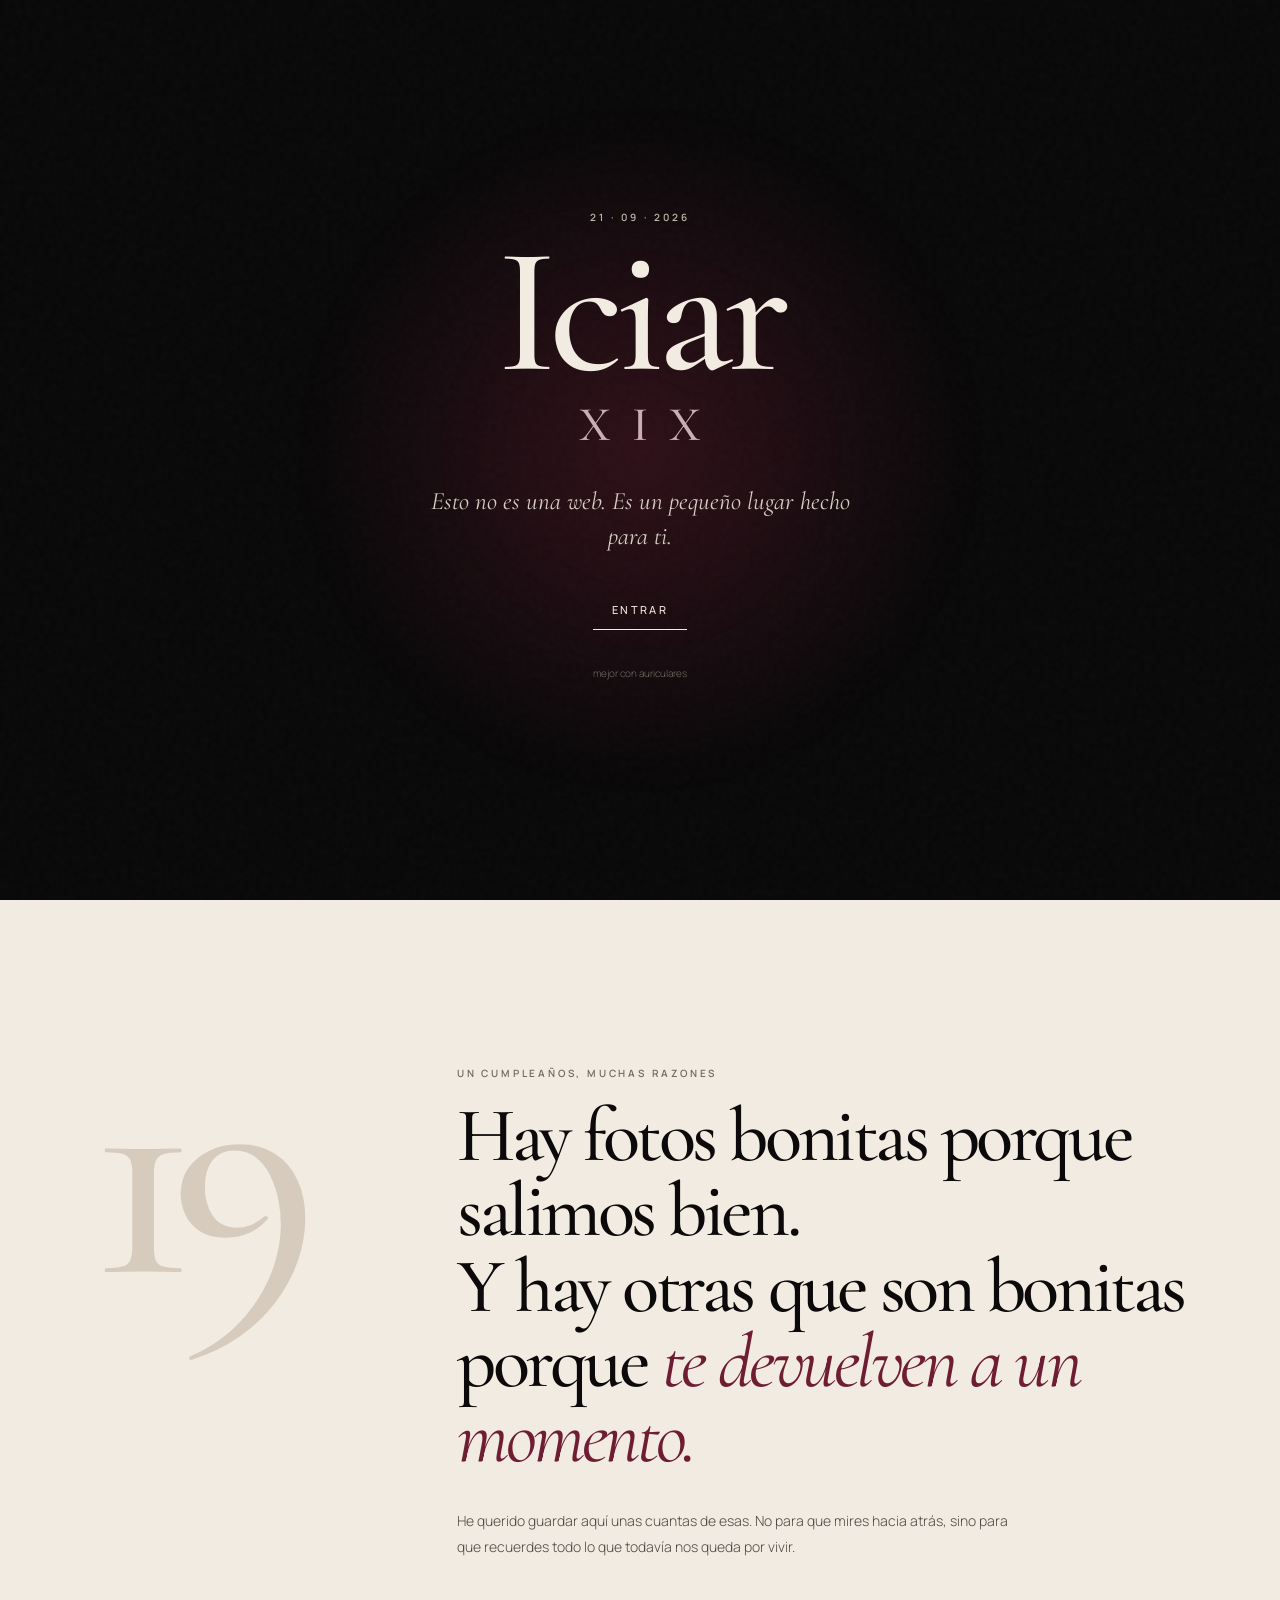
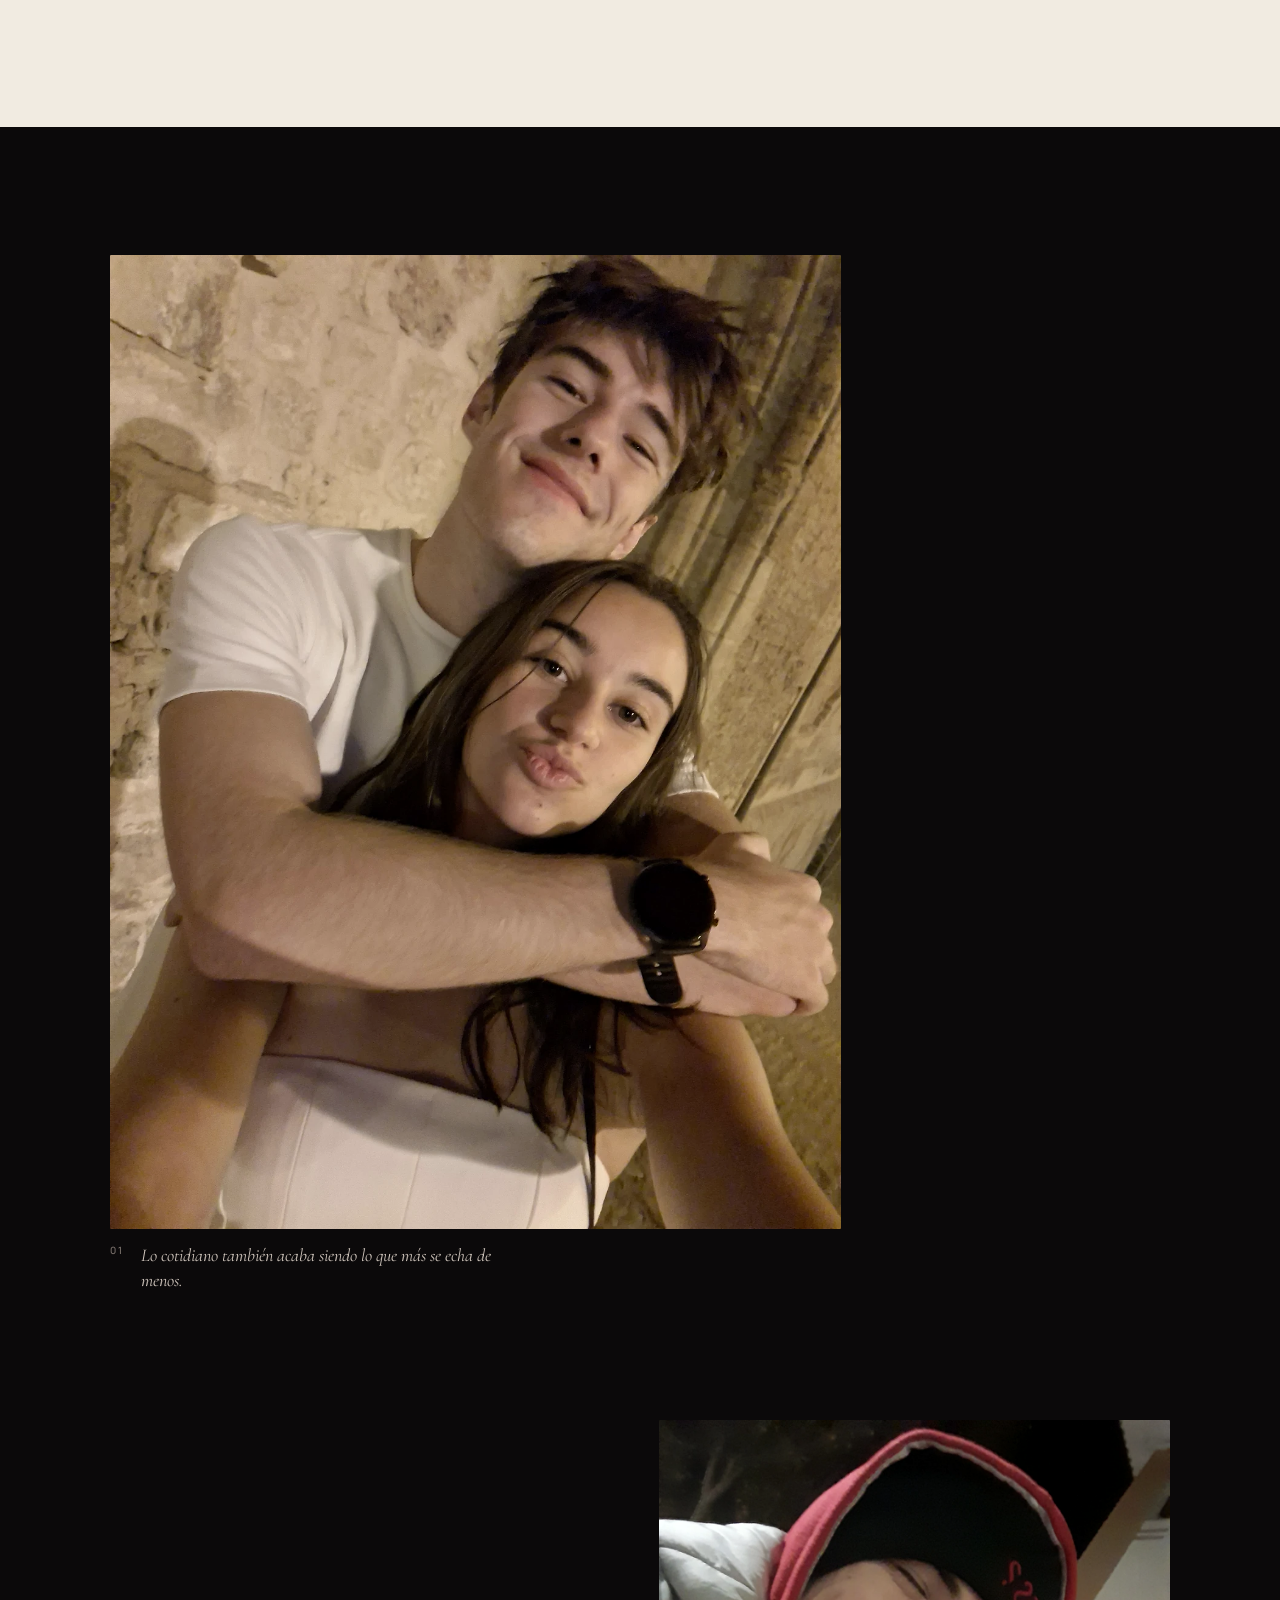
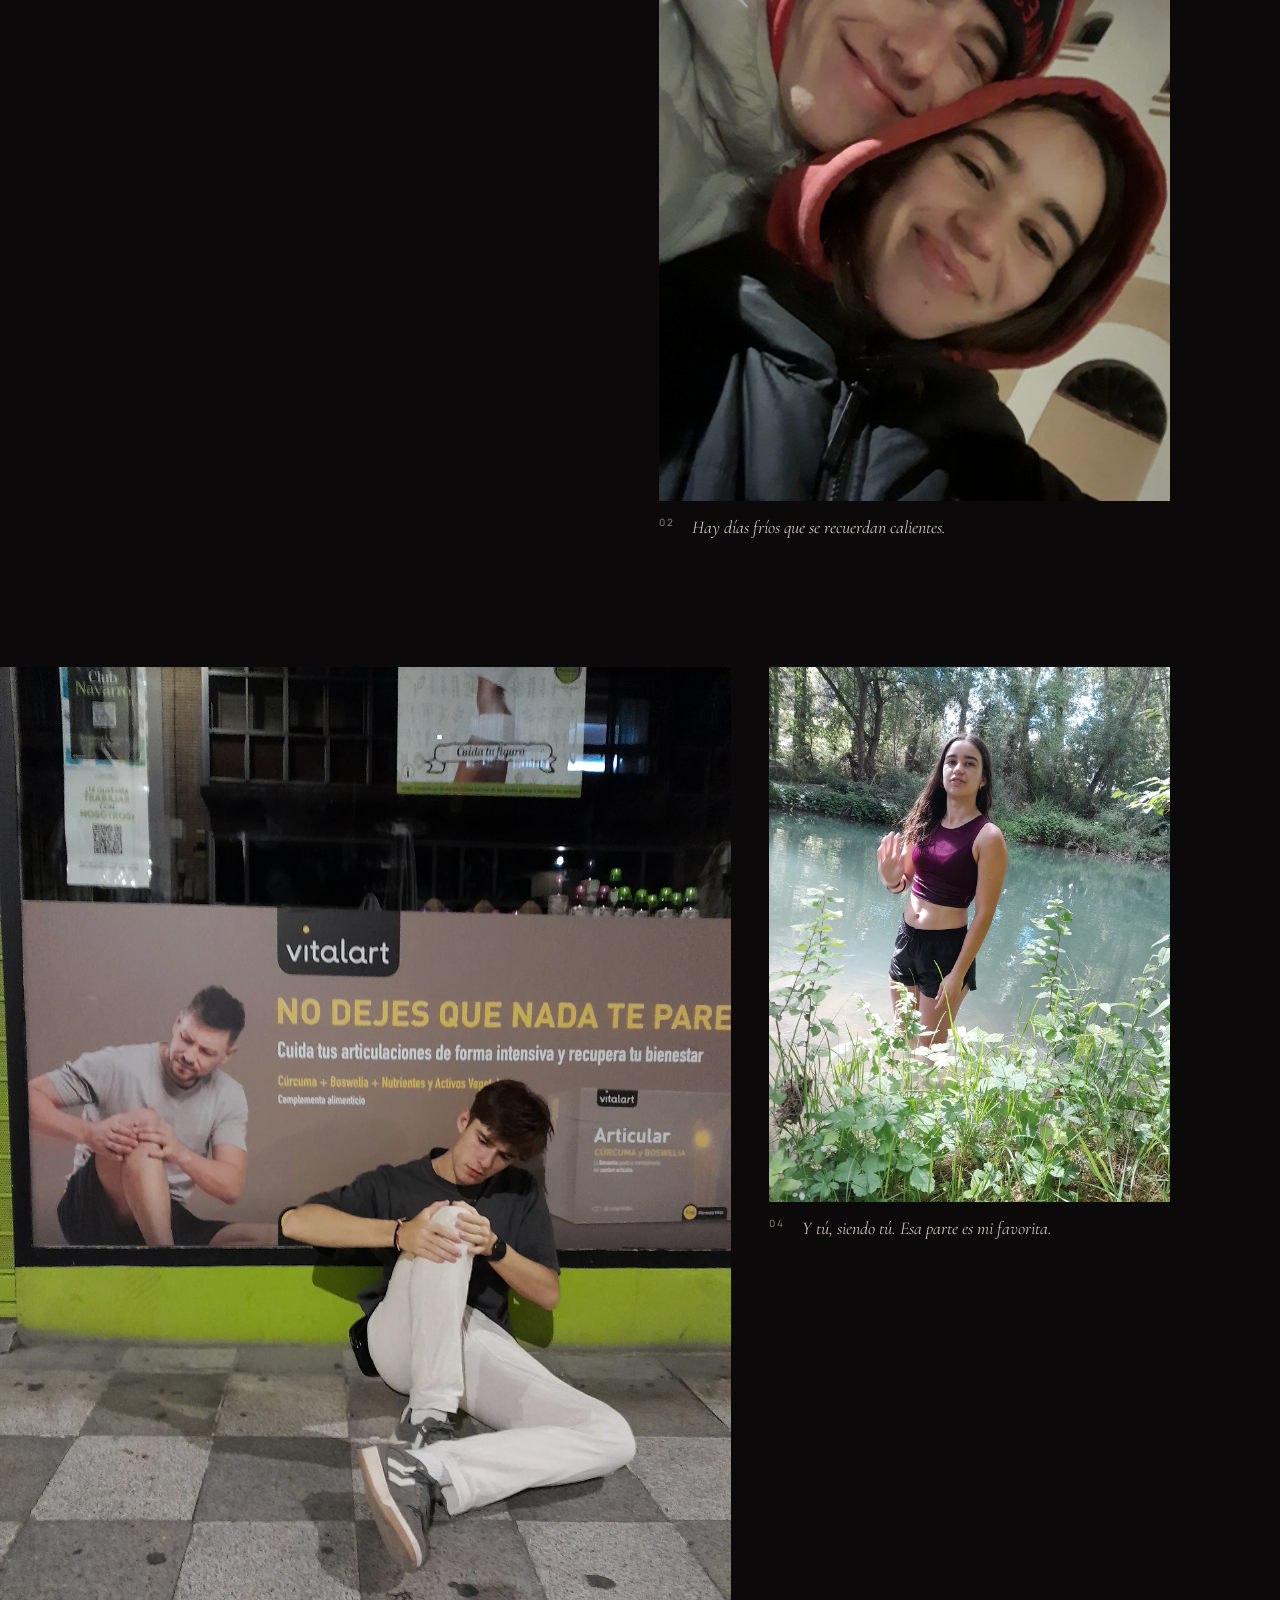
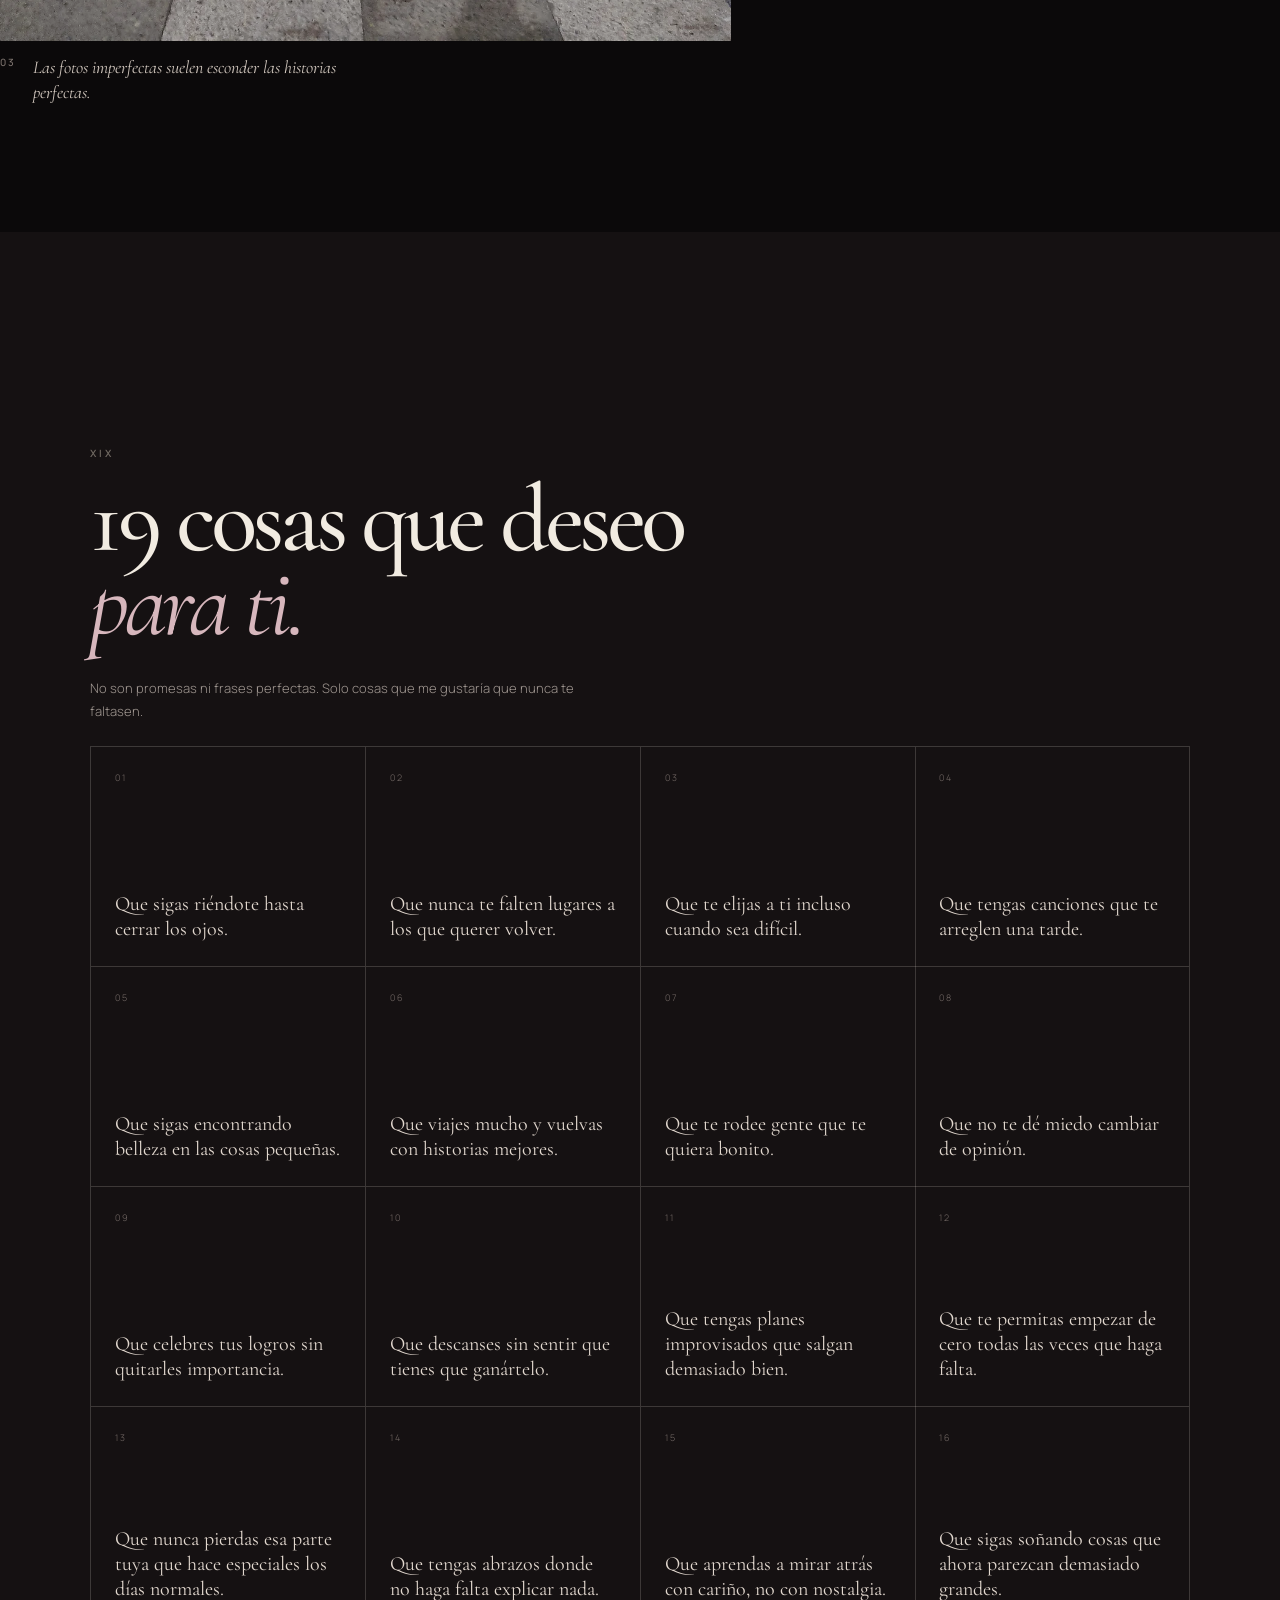
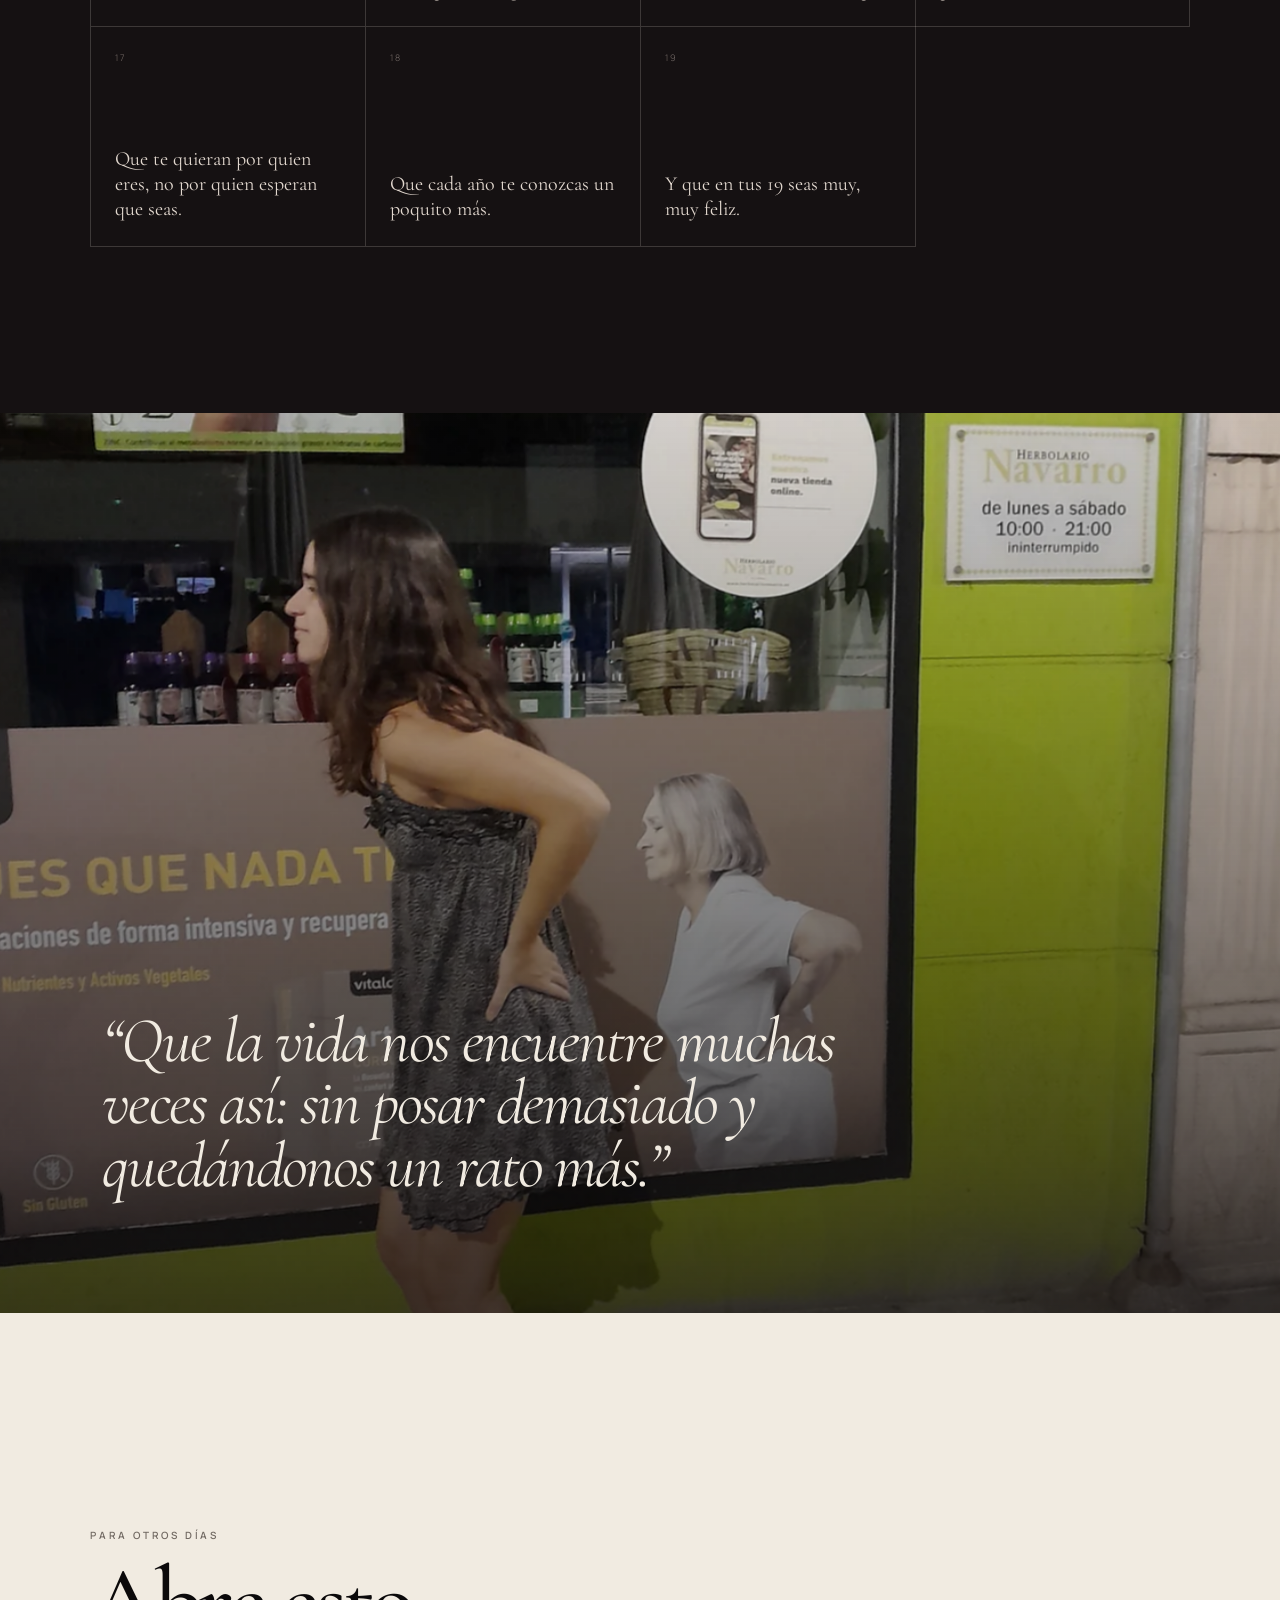
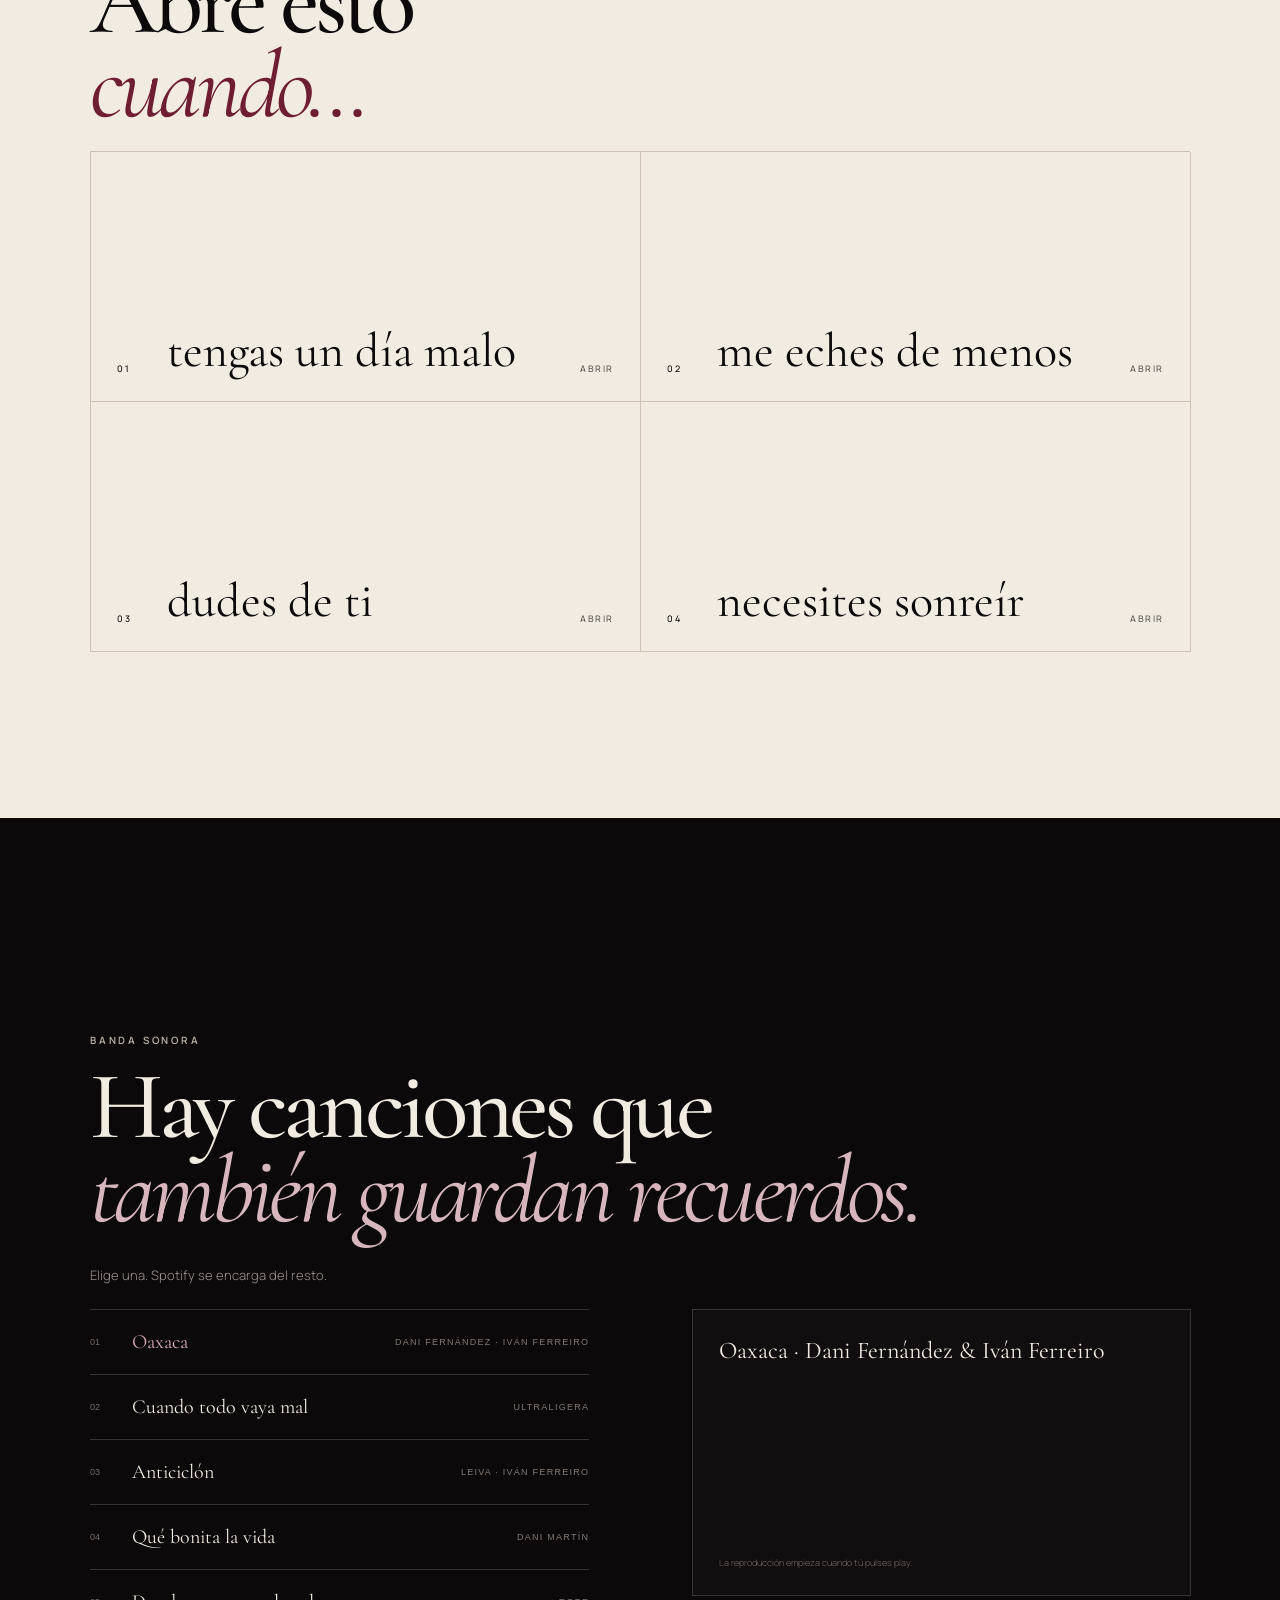
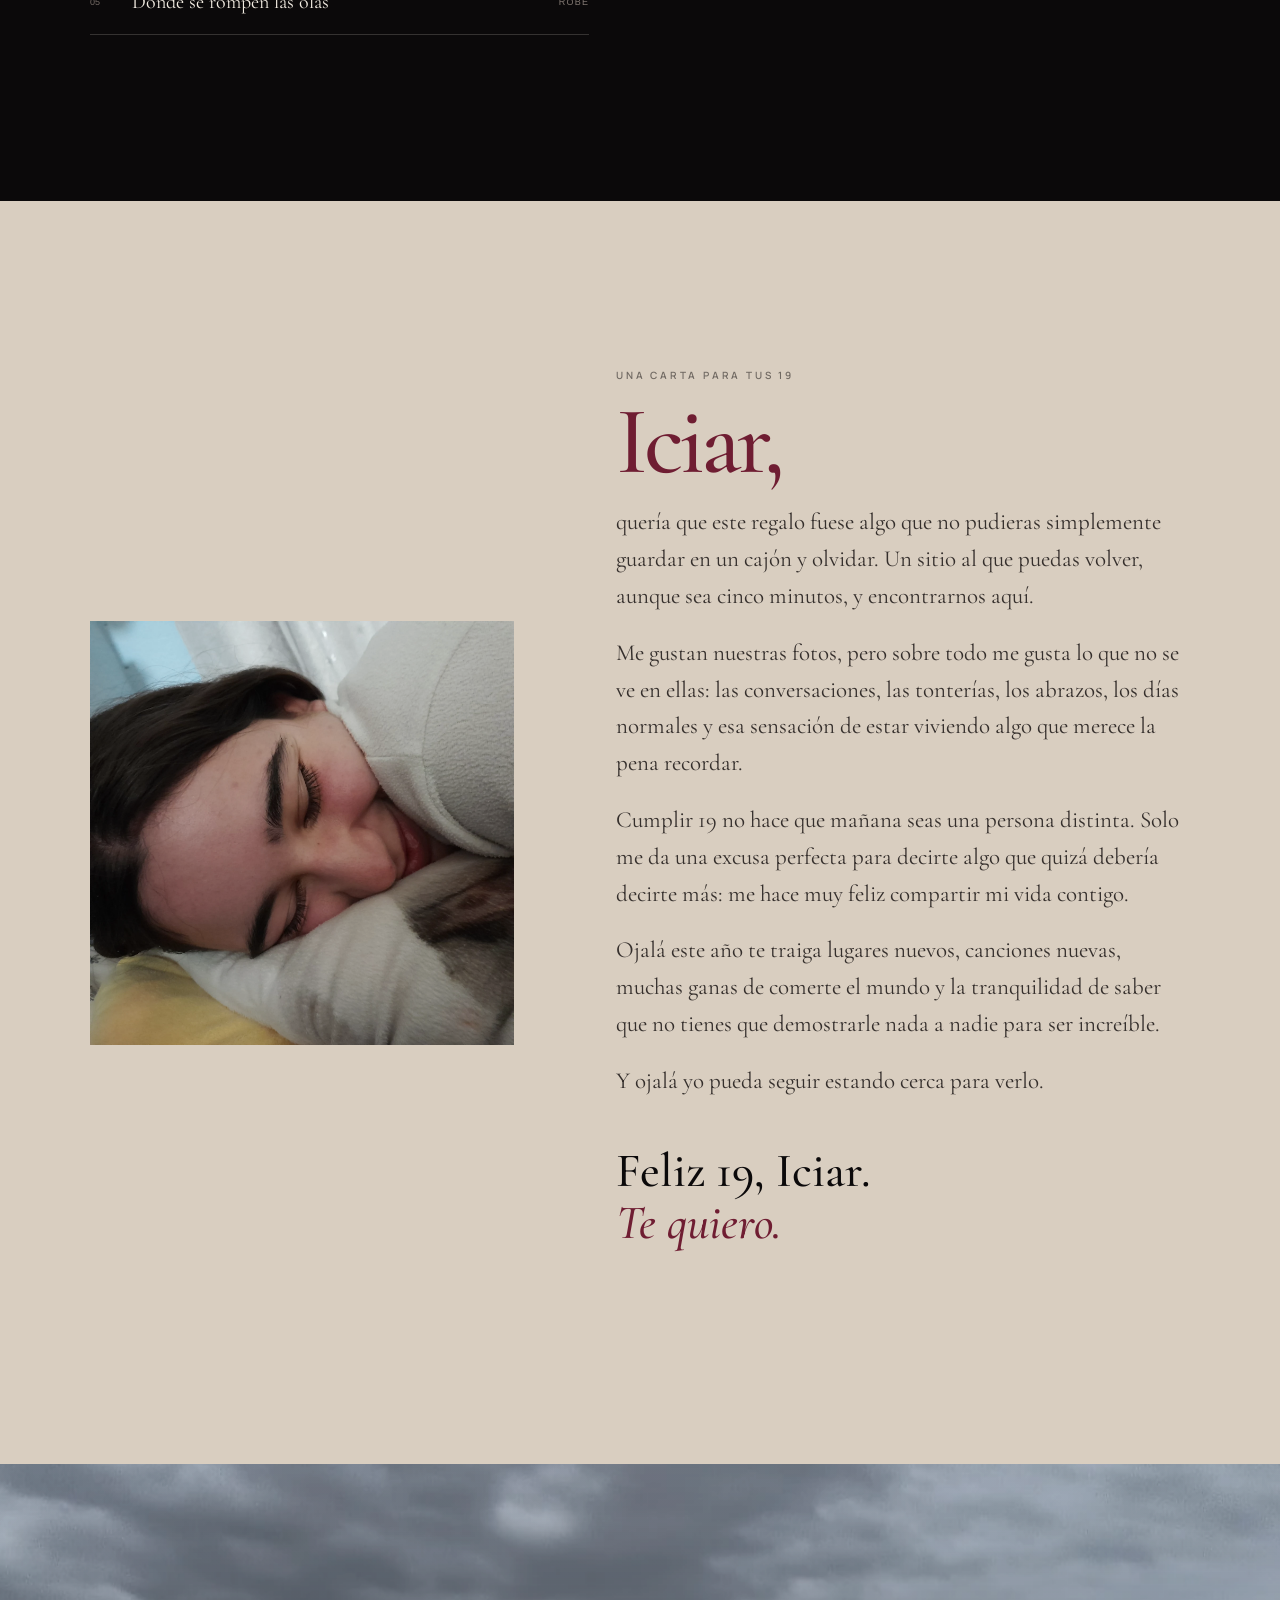
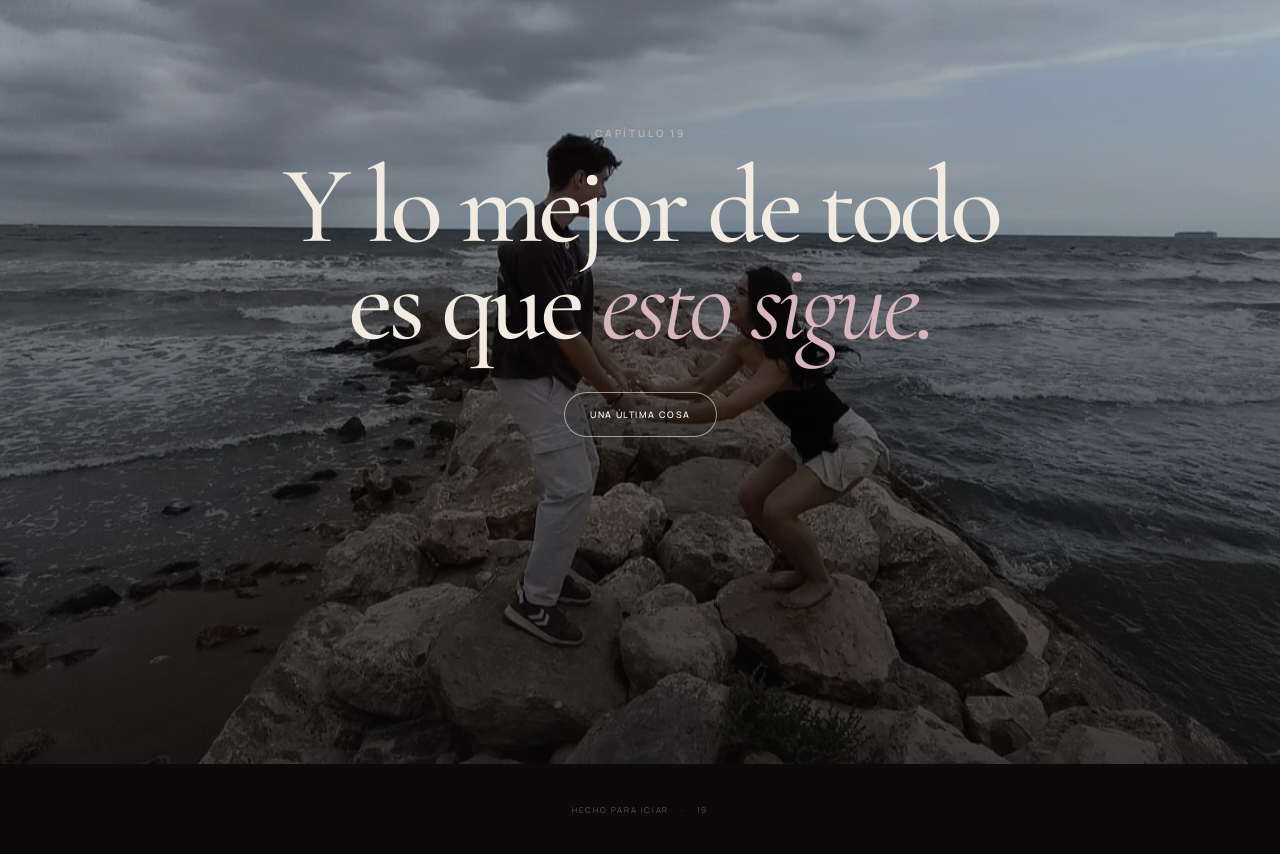
==== commit bf9c4a85: "Polish Iciar XIX motion and photo fidelity" ====
--- a/index.html
+++ b/index.html
@@ -24,7 +24,62 @@
 @media(max-width:560px){.topbar{padding:20px}.hero__content{padding:0 22px 13vh}.hero h2{font-size:58px}.section-pad{padding:92px 22px}.manifesto__number{font-size:145px}.manifesto h3{font-size:44px}.photo-story{padding:100px 0;gap:110px}.photo-panel--wide,.photo-panel--portrait,.photo-panel:nth-child(3),.photo-panel:nth-child(4){grid-column:2/12}.photo-panel__caption p{font-size:16px}.section-head{margin-bottom:48px}.section-head h3{font-size:52px}.wishes-grid{grid-template-columns:1fr}.wish{min-height:150px}.open-grid{grid-template-columns:1fr}.open-card{min-height:155px}.open-card strong{font-size:32px}.cinema-break{min-height:670px}.cinema-break blockquote{left:22px;right:22px;bottom:70px;font-size:38px}.soundtrack-layout{gap:50px}.letter{gap:55px}.letter__paper>p:not(.eyebrow):not(.signature){font-size:19px}.finale h3{font-size:58px}.scroll-cue{display:none}.music-panel__card{padding:26px 22px}.intro h1{font-size:88px}}
 \n.progress{position:fixed;top:0;left:0;right:0;height:2px;z-index:110;background:rgba(255,255,255,.08);pointer-events:none}.progress__bar{display:block;height:100%;width:100%;background:#c99aa4;transform:scaleX(0);transform-origin:left center;will-change:transform}.topbar__controls{display:flex;align-items:center;gap:18px}.map-btn{border:0;background:transparent;color:inherit;font:500 10px var(--sans);letter-spacing:.18em;text-transform:uppercase;cursor:pointer;padding:8px 0}.map-panel{position:fixed;inset:0;z-index:79;visibility:hidden;opacity:0;transition:.3s}.map-panel.show{visibility:visible;opacity:1}.map-panel__backdrop{position:absolute;inset:0;border:0;background:rgba(7,6,6,.62);backdrop-filter:blur(12px)}.map-panel__card{position:absolute;top:76px;right:clamp(18px,4vw,54px);width:min(360px,calc(100% - 36px));background:#eee5da;color:#171313;padding:28px;box-shadow:0 24px 80px rgba(0,0,0,.34);transform:translateY(-8px);transition:.3s}.map-panel.show .map-panel__card{transform:none}.map-panel__head{display:flex;justify-content:space-between;gap:16px;align-items:start;padding-bottom:18px;border-bottom:1px solid #cfc2b4}.map-panel__head h3{font:500 32px/1 var(--serif);margin:0}.map-panel__head button{border:0;background:none;font-size:28px;line-height:1;cursor:pointer}.map-nav{display:grid;margin-top:10px}.map-link{display:grid;grid-template-columns:32px 1fr auto;gap:8px;align-items:center;padding:13px 0;border:0;border-bottom:1px solid #d5c9bc;background:none;color:var(--ink);text-align:left;cursor:pointer}.map-link span{font:600 9px var(--sans);letter-spacing:.14em;color:#8a7c73}.map-link strong{font:400 19px var(--serif);font-weight:400}.map-link i{font:400 16px var(--serif);font-style:normal;color:#9a5361;opacity:0;transform:translateX(-5px);transition:.25s}.map-link:hover i,.map-link.active i{opacity:1;transform:none}.map-link.active strong{color:var(--wine)}.photo-panel img,.cinema-break img,.letter__photo img{cursor:zoom-in}.lightbox{position:fixed;inset:0;z-index:120;visibility:hidden;opacity:0;transition:.3s;background:rgba(6,5,6,.94);display:grid;grid-template-rows:auto 1fr auto}.lightbox.show{visibility:visible;opacity:1}.lightbox__top{display:flex;align-items:center;justify-content:space-between;gap:20px;padding:18px clamp(18px,4vw,48px);position:relative;z-index:2}.lightbox__count{font:600 9px var(--sans);letter-spacing:.2em;text-transform:uppercase;color:#a79e97}.lightbox__close{border:0;background:none;color:#fff;font:300 34px/1 var(--sans);cursor:pointer}.lightbox__stage{position:relative;display:grid;place-items:center;min-height:0;padding:0 clamp(48px,7vw,100px)}.lightbox__image{max-width:100%;max-height:calc(100dvh - 160px);object-fit:contain;box-shadow:0 30px 90px rgba(0,0,0,.3)}.lightbox__nav{position:absolute;top:50%;transform:translateY(-50%);border:1px solid rgba(255,255,255,.26);background:rgba(0,0,0,.2);backdrop-filter:blur(8px);color:#fff;width:44px;height:44px;border-radius:50%;font-size:24px;cursor:pointer}.lightbox__prev{left:16px}.lightbox__next{right:16px}.lightbox__caption{min-height:72px;padding:14px 24px 24px;text-align:center;font:italic 400 18px/1.4 var(--serif);color:#d7cec6}.overlay-open{overflow:hidden!important}.section-pad,.photo-story,.cinema-break,.soundtrack,.letter,.finale{scroll-margin-top:78px}button,a{touch-action:manipulation}button:focus-visible,a:focus-visible{outline:2px solid #d6a8b2;outline-offset:5px}.modal__card{max-height:min(78dvh,720px);overflow:auto}.intro__content,.hero__content,.finale__content{isolation:isolate}.photo-panel img{border-radius:1px}.wish,.open-card,.track,.mini-track{position:relative}.wish:after,.open-card:after{content:'';position:absolute;inset:0;pointer-events:none;box-shadow:inset 0 0 0 1px rgba(255,255,255,0);transition:.3s}.wish:hover:after{box-shadow:inset 0 0 0 1px rgba(255,255,255,.06)}\n@media(max-width:560px){.topbar__controls{gap:13px}.map-btn,.music-btn{font-size:9px}.map-panel__card{top:66px;right:18px}.lightbox__stage{padding:0 42px}.lightbox__image{max-height:calc(100dvh - 150px)}.lightbox__nav{width:38px;height:38px}.lightbox__prev{left:7px}.lightbox__next{right:7px}.lightbox__caption{font-size:16px;padding-bottom:max(20px,env(safe-area-inset-bottom))}.intro__content{padding-bottom:max(30px,env(safe-area-inset-bottom))}.topbar{padding-top:max(20px,env(safe-area-inset-top))}}\n@media(prefers-reduced-motion:reduce){html{scroll-behavior:auto}.reveal{opacity:1;transform:none;transition:none}.hero__image,.intro__glow,.bars i{animation:none}}
 
-  </style>
+  
+/* ===== Estética v2 · cinematic motion + sharper photographic treatment ===== */
+:root{--ease-film:cubic-bezier(.16,1,.3,1);--ease-soft:cubic-bezier(.22,.61,.36,1)}
+.grain{opacity:.032}
+.reveal{opacity:0;transform:translate3d(0,38px,0) scale(.994);filter:blur(2.5px);transition:opacity 1.05s ease,transform 1.15s var(--ease-film),filter .9s ease;will-change:opacity,transform,filter}
+.reveal.in{opacity:1;transform:translate3d(0,0,0) scale(1);filter:blur(0)}
+.manifesto__number.reveal{transform:translate3d(-22px,44px,0) scale(.965)}
+.manifesto__number.reveal.in{transform:none}
+.manifesto__text.reveal{transition-delay:90ms}
+.photo-panel.reveal{--rx:0px;transform:translate3d(var(--rx),52px,0) scale(.99);transition-duration:1.2s}
+.photo-panel.reveal.in{transform:none}
+.photo-panel img{filter:saturate(.9) contrast(1.025);transform:scale(1.028);transition:transform 1.7s var(--ease-film),filter .8s ease;backface-visibility:hidden;image-rendering:auto}
+.photo-panel.in img{transform:scale(1)}
+.photo-panel.in:hover img{filter:saturate(1) contrast(1);transform:scale(1.007)}
+.photo-panel__caption{opacity:.72;transform:translateY(8px);transition:opacity .8s ease .3s,transform .9s var(--ease-film) .3s}
+.photo-panel.in .photo-panel__caption{opacity:1;transform:none}
+.section-head.reveal{transform:translate3d(0,48px,0)}
+.wish.reveal{transform:translate3d(0,26px,0);transition-delay:var(--stagger,0ms)}
+.wish.reveal.in{transform:none}
+.open-card{overflow:hidden;transition:background .38s ease,color .38s ease,transform .7s var(--ease-film),opacity .7s ease}
+.open-card.motion-ready{opacity:0;transform:translateY(24px)}
+.open-card.motion-ready.motion-in{opacity:1;transform:none;transition-delay:var(--stagger,0ms)}
+.track{transition:background .3s ease,padding .3s var(--ease-film),opacity .75s ease,transform .8s var(--ease-film)}
+.track.motion-ready{opacity:0;transform:translateY(16px)}
+.track.motion-ready.motion-in{opacity:1;transform:none;transition-delay:var(--stagger,0ms)}
+.hero__image,.cinema-break img,.finale img{will-change:transform,scale;transform:translate3d(0,var(--parallax,0px),0);scale:1.055;backface-visibility:hidden}
+.hero__image{animation:none!important;scale:1.075;transition:scale 6.5s var(--ease-soft);filter:saturate(.94) contrast(1.025)}
+body.experience-started .hero__image{scale:1.035}
+.hero__content.reveal.in .eyebrow{animation:eyebrowIn 1.1s var(--ease-film) both .08s}
+.hero__content.reveal.in h2{animation:titleIn 1.3s var(--ease-film) both .13s}
+.hero__content.reveal.in .hero__sub{animation:copyIn 1.15s var(--ease-film) both .25s}
+.scroll-cue span{transform-origin:left center;animation:scrollLine 2.4s var(--ease-soft) infinite}
+.cinema-break.reveal{transform:none;filter:none;opacity:1;overflow:hidden}
+.cinema-break img{scale:1.07;filter:saturate(.9) contrast(1.02)}
+.cinema-break blockquote{opacity:0;transform:translateY(26px);transition:opacity 1.05s ease .18s,transform 1.2s var(--ease-film) .18s}
+.cinema-break.in blockquote{opacity:1;transform:none}
+.cinema-break__overlay{opacity:.88;transition:opacity 1.4s ease}
+.cinema-break.in .cinema-break__overlay{opacity:1}
+.letter__photo img{filter:grayscale(.08) saturate(.87) contrast(1.015);transform:scale(1.025);transition:transform 1.5s var(--ease-film),filter .9s ease}
+.letter__photo.in img{transform:scale(1)}
+.letter__paper.reveal{transition-delay:110ms}
+.finale img{scale:1.075;filter:saturate(.92) contrast(1.02)}
+.finale__content.reveal.in{animation:finalFloat 1.35s var(--ease-film) both}
+.topbar{transition:opacity .5s ease,transform .55s var(--ease-film)}
+body:not(.experience-started) .topbar{opacity:0;transform:translateY(-8px);pointer-events:none}
+body.experience-started .topbar{opacity:1;transform:none}
+@keyframes eyebrowIn{from{opacity:0;letter-spacing:.38em}to{opacity:1;letter-spacing:.28em}}
+@keyframes titleIn{from{opacity:0;transform:translateY(20px);clip-path:inset(0 0 35% 0)}to{opacity:1;transform:none;clip-path:inset(0)}}
+@keyframes copyIn{from{opacity:0;transform:translateY(14px)}to{opacity:1;transform:none}}
+@keyframes scrollLine{0%,100%{transform:scaleX(.35);opacity:.45}50%{transform:scaleX(1);opacity:1}}
+@keyframes finalFloat{from{opacity:0;transform:translateY(24px) scale(.99)}to{opacity:1;transform:none}}
+@media(max-width:900px){.photo-panel.reveal{--rx:0px!important;transform:translate3d(0,42px,0) scale(.992)}.photo-panel.reveal.in{transform:none}}
+@media(max-width:560px){.grain{opacity:.022}.reveal{transform:translate3d(0,30px,0) scale(.996);filter:blur(1.5px);transition-duration:.95s,1.05s,.8s}.photo-panel img{transform:scale(1.018)}.hero__image{scale:1.055}.cinema-break img,.finale img{scale:1.045}.photo-panel__caption{transition-delay:.18s}.wishes-grid{overflow:hidden}}
+@media(prefers-reduced-motion:reduce){.reveal,.open-card.motion-ready,.track.motion-ready,.cinema-break blockquote{opacity:1!important;transform:none!important;filter:none!important;transition:none!important}.hero__image,.cinema-break img,.finale img{transform:none!important;scale:1!important;transition:none!important}.hero__content.reveal.in *,.finale__content.reveal.in{animation:none!important}}
+
+</style>
 </head>
 <body class="locked">
   <div class="grain" aria-hidden="true"></div>
@@ -55,7 +110,7 @@
 
   <main id="top">
     <section class="hero" id="inicio" data-map-section="inicio">
-      <img class="hero__image" src="[data-uri]" alt="Iciar y su novio abrazados" fetchpriority="high" />
+      <img class="hero__image" src="[data-uri]" alt="Iciar y su novio abrazados" fetchpriority="high" />
       <div class="hero__veil"></div>
       <div class="hero__content reveal">
         <p class="eyebrow">para ti, en tus 19</p>
@@ -76,19 +131,19 @@
 
     <section class="photo-story" id="recuerdos" data-map-section="recuerdos" aria-label="Nuestros recuerdos">
       <article class="photo-panel photo-panel--wide reveal">
-        <img src="[data-uri]" alt="Selfie juntos" loading="lazy" decoding="async" />
+        <img src="[data-uri]